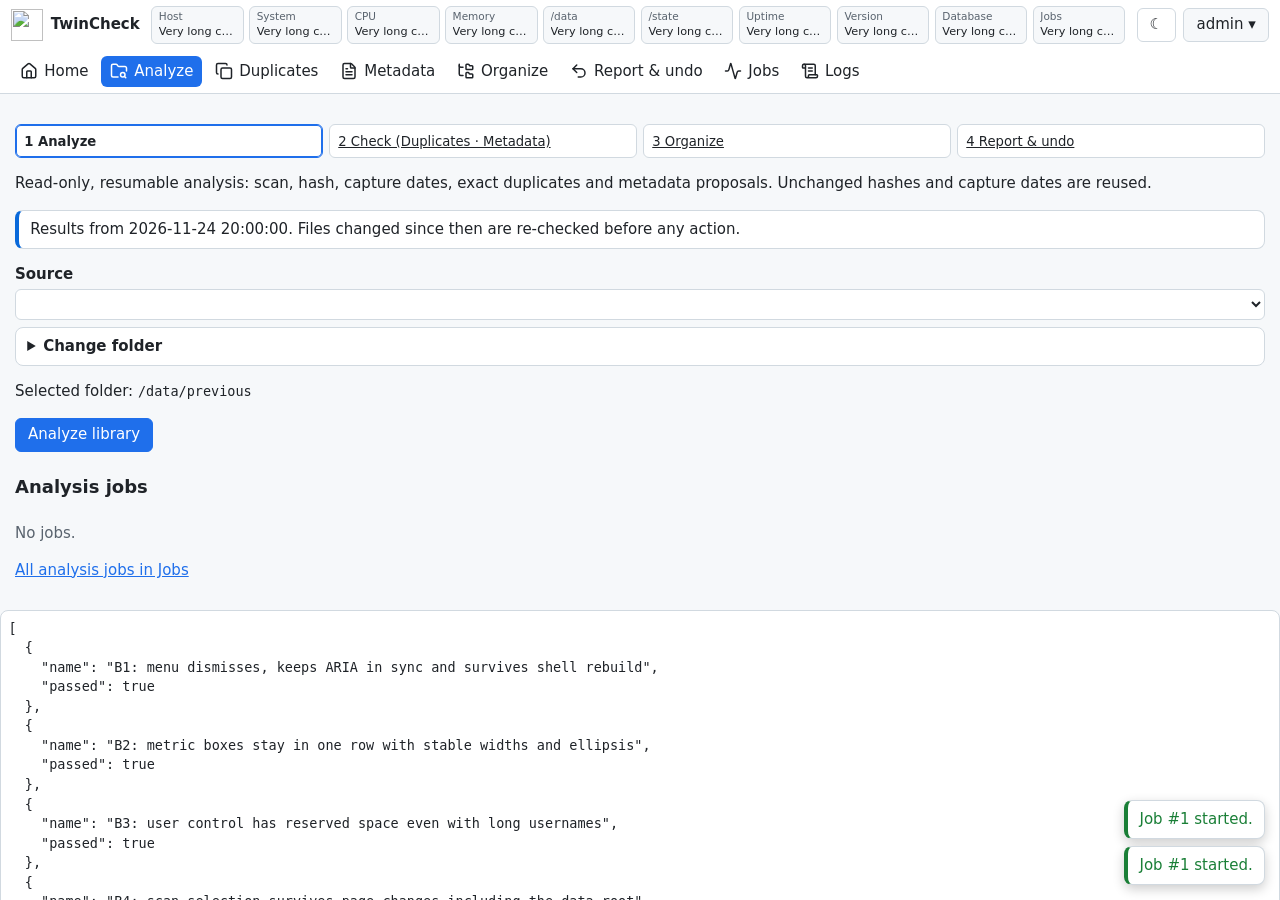
==== app/tests/frontend.html @ 4e8c5ca2 "fix: explain empty log filters and remaining header-only lists (#57)" ====
<!doctype html>
<html lang="en">
<head>
<meta charset="utf-8">
<meta name="viewport" content="width=device-width, initial-scale=1">
<title>Frontend regression tests (synthetic data only)</title>
<link rel="stylesheet" href="../frontend/static/css/app.css">
</head>
<body>
<div id="app"></div>
<pre id="results"></pre>
<script type="module">
const realFetch = window.fetch.bind(window);
const interactive = location.search.includes('interactive');
const fixtureTheme = new URLSearchParams(location.search).get('theme');
const fixtureUsers = {
  'dark-user': { id: 'synthetic-dark', username: 'dark-user', role: 'user', theme: 'dark' },
  'light-user': { id: 'synthetic-light', username: 'light-user', role: 'admin', theme: 'light' },
};
const user = { id: 'test-admin', username: 'admin', role: 'admin', lang: 'en', sources: [], groups: [], fixed: true, active: true,
  theme: interactive ? (localStorage.getItem('fixture_theme') || 'auto') : (fixtureTheme || 'auto'),
  ...(interactive ? fixtureUsers[localStorage.getItem('fixture_user')] : {}) };
const permissions = { manage_users: true, see_all_sources: true };
const requests = [];
let browsePath = 'test-folder';
let browseTree = null;
let sourceData = { sources: [], can_browse: true, scan_selection: null };
let duplicateGroups = [];
let analysisStatus = { exists: true, empty: false, stale: false, analyzed_at: '2026-11-24T20:00:00Z', active_job: null };
let planKind = 'review_plan';
let recheckFixture = false;
let reviewStateFixture = null;
let jobFixture = [];
let emptyLogs = false;
let authenticated = interactive ? localStorage.getItem('fixture_signed_out') !== '1' : true;
let rejectLogin = !interactive;
let expiring = false;
let expireMetrics;
let expireJobs;
let expireLate;
const requiredPassword = location.search.includes('password-required');
const metrics = {
  host: 'test-host', os: 'Test Linux', kernel: 'test-kernel', arch: 'aarch64',
  memory: { total: 1024, used: 512, percent: 50 }, cpu: { cores: 4, percent: 1, load: [0, 0, 0] },
  volumes: { data: { total: 1024, used: 512, used_pct: 50 }, state: { total: 1024, used: 512, used_pct: 50 } },
  uptime: { system: 100, container: 50 }, version: 'test', database: { type: 'sqlite', connected: true, schema_version: 3 },
  jobs_running: 0, disks: [],
};
window.fetch = async (url, opts = {}) => {
  const path = String(url).split('?')[0];
  if (path.startsWith('/api/locales/')) return realFetch('../frontend/locales/' + path.split('/').pop() + '.json?rc6');
  if (/^\/api\/review\/\d+\/preview$/.test(path)) {
    requests.push({ url: String(url), at: performance.now() });
    return new Response(new Blob(['synthetic-image'], { type: 'image/jpeg' }), {
      headers: { 'Content-Type': 'image/jpeg' },
    });
  }
  if (path === '/api/late-session-response') return new Promise((resolve) => {
    expireLate = () => resolve(new Response(JSON.stringify({ error: 'unauthenticated' }), { status: 401 }));
  });
  if (/^\/api\/jobs\/\d+$/.test(path)) {
    requests.push({ url: String(url), at: performance.now() });
    return new Response(JSON.stringify({ id: Number(path.split('/').at(-1)), status: 'completed' }), {
      headers: { 'Content-Type': 'application/json' },
    });
  }
  if (expiring && (path === '/api/sysinfo' || path === '/api/jobs')) {
    requests.push({ url: String(url) });
    return new Promise((resolve) => {
      const expire = () => resolve(new Response(JSON.stringify({ error: 'unauthenticated' }), { status: 401 }));
      if (path === '/api/sysinfo') expireMetrics = expire;
      else expireJobs = expire;
    });
  }
  if (path === '/api/login') {
    if (rejectLogin) return new Response(JSON.stringify({ error: 'invalid_credentials' }), { status: 401 });
    authenticated = true;
    if (interactive) {
      const username = JSON.parse(opts.body).username;
      if (fixtureUsers[username]) {
        Object.assign(user, fixtureUsers[username]);
        localStorage.setItem('fixture_user', username);
      }
      localStorage.removeItem('fixture_signed_out');
    }
    return new Response('{}');
  }
  if (path === '/api/me/password') {
    const body = JSON.parse(opts.body);
    if (body.current === 'wrong') return new Response(JSON.stringify({ error: 'bad_current_password' }), { status: 400 });
    if (body.password === 'weak') return new Response(JSON.stringify({ error: 'weak_password', params: { reasons: ['too_short'], min_length: 12 } }), { status: 400 });
    user.must_change_password = false;
    requests.push({ url: String(url), body });
    return new Response(JSON.stringify({ ok: true }));
  }
  if (path === '/api/logout') {
    authenticated = false;
    if (interactive) localStorage.setItem('fixture_signed_out', '1');
    return new Response('{}');
  }
  let data;
  if (path === '/api/locales') data = [{ code: 'en', name: 'English' }, { code: 'it', name: 'Italiano' }];
  else if (path === '/api/bootstrap') data = { authenticated, user: authenticated ? user : null, permissions, db: metrics.database };
  else if (path === '/api/sysinfo') data = metrics;
  else if (path === '/api/me/theme') {
    user.theme = JSON.parse(opts.body).theme;
    if (interactive) localStorage.setItem('fixture_theme', user.theme);
    data = { ok: true, theme: user.theme };
  }
  else if (path === '/api/report') data = { files: [], review: [], duplicates: {}, manifest: [] };
  else if (path === '/api/library/status') data = analysisStatus;
  else if (path === '/api/metadata/results') data = {
    analyzed_at: '2026-11-24T20:00:00Z', summary: { analysed: 54, fills: 0, review: 50 }, review_pending: 50,
    review_counts: { total: 50, decided: 0, pending: 50, needs_recheck: 0 }, plan_job_id: 1,
    review_file_count: 50,
  };
  else if (path === '/api/sources') data = sourceData;
  else if (path === '/api/fs/browse') data = browseTree ?
    browseTree[new URL(String(url), location.href).searchParams.get('path')] : { path: browsePath, dirs: [] };
  else if (path === '/api/scan' && opts.method === 'POST') data = { job_id: 1 };
  else if (path === '/api/library/analyze' && opts.method === 'POST') {
    await new Promise((resolve) => setTimeout(resolve, 50));
    data = { job_id: 1, existing: false };
  }
  else if (path === '/api/plans/1') data = {
    job: { id: 1, kind: planKind, status: 'completed' }, summary: [], items: [], apply_jobs: [], can_confirm: false,
  };
  else if (reviewStateFixture && /^\/api\/review\/\d+$/.test(path) && opts.method === 'POST') {
    const row = reviewStateFixture.find((r) => r.id === Number(path.split('/').at(-1)));
    const body = JSON.parse(opts.body);
    row.status = body.action === 'skip' ? 'skipped' : 'decided';
    row.decision = body.action === 'skip' ? null : { date: body.date };
    data = { updated: 1, next_id: row.id === 1 ? 2 : null };
  }
  else if (reviewStateFixture && /^\/api\/review\/\d+$/.test(path)) {
    data = reviewStateFixture.find((r) => r.id === Number(path.split('/').at(-1)));
  }
  else if (reviewStateFixture && path === '/api/review') {
    const status = new URL(String(url), location.href).searchParams.get('status');
    const items = reviewStateFixture.filter((r) => status === 'all' ||
      (status === 'pending' ? ['pending', 'skipped', 'needs_recheck'].includes(r.status) : r.status === status));
    data = { items, total: items.length, review_counts: {
      total: 2, pending: reviewStateFixture.filter((r) => r.status !== 'decided').length,
      decided: reviewStateFixture.filter((r) => r.status === 'decided').length, needs_recheck: 0,
    } };
  }
  else if (path === '/api/review/1' && opts.method === 'POST') data = { updated: 1, next_id: null };
  else if (/^\/api\/review\/\d+$/.test(path) && opts.method !== 'POST') data = {
    file: null, fields: ['datetime_original', 'create_date', 'title'].map((field) => ({ field, candidates: [], writable: true, present: false })),
    proposals: [{ field: 'datetime_original', value: '2020-01-02T03:04:05', origin: 'mtime_utc',
      source: 'filesystem_mtime', timezone: 'Europe/Rome' }],
    status: 'pending', kind: 'no_date', details: {}, next_id: Number(path.split('/').at(-1)) + 1,
    ...(recheckFixture ? { status: 'needs_recheck', decision: { date: '2007-08-29T19:51:02' },
      recheck_reason: 'mtime_utc_match', library_timezone: 'Europe/Rome',
      recheck_proposal: { value: '2007-08-29T21:51:02', source: 'filesystem_mtime', timezone: 'Europe/Rome' } } : {}),
  };
  else if (path === '/api/review') data = { items: [], total: 0, counts: {} };
  else if (path === '/api/admin/users' && opts.method !== 'PATCH') data = { users: [user], groups: [] };
  else if (path === '/api/admin/users/test-admin' && opts.method === 'PATCH') data = { ok: true };
  else if (path === '/api/jobs') data = { items: jobFixture.slice(0, Number(new URL(String(url), location.href).searchParams.get('limit') || 50)), total: jobFixture.length };
  else if (path === '/api/logs' || path === '/api/admin/audit') data = { items: [{
    ts: '2026-11-24T20:00:00Z', level: 'INFO', event: 'REVIEW_DECIDED',
    message: 'Review decision saved for synthetic.jpg', actor: 'synthetic', job_id: 1,
  }].filter(() => !emptyLogs), total: emptyLogs ? 0 : 1, event_counts: { REVIEW_DECIDED: 1, REVIEW_SKIPPED: 0, FILE_UNREADABLE: 0 },
    users: [{ id: 'synthetic', username: 'synthetic' }] };
  else if (path === '/api/admin/db') data = {
    current: { type: 'sqlite', path: '/state/synthetic.sqlite3' }, status: { connected: true, schema_version: 6 },
    info: { last_update: '2026-11-24T20:00:00Z', db_id: 'synthetic', files: 2, open_jobs: 0 }, previous: [],
  };
  else if (path === '/api/admin/settings') data = opts.method === 'PATCH' ? { ok: true } : {
    settings: { organize: { no_date_folder: 'No_date', duplicates_folder: 'Duplicates' }, scan: { exclude: [] },
      metadata: { fields: [] }, previews: { transcode_height: 720, crf: 28 }, default_lang: 'en',
      library_timezone: 'Europe/Rome', show_version_on_login: true },
    locales: [{ code: 'en', name: 'English' }], timezones: [
      { name: 'UTC', offset: '+00:00' }, { name: 'Europe/Rome', offset: '+01:00' },
      { name: 'Asia/Kathmandu', offset: '+05:45' },
    ],
  };
  else if (path === '/api/duplicates') data = { groups: duplicateGroups, total: duplicateGroups.length, recoverable: 12 };
  else throw new Error('Unmocked request: ' + url);
  requests.push({ url: String(url), body: opts.body && JSON.parse(opts.body), at: performance.now() });
  return new Response(JSON.stringify(data), { headers: { 'Content-Type': 'application/json' } });
};
location.hash = '#/home';
if (requiredPassword) user.must_change_password = true;
window.fixtureRequests = requests;
window.fixtureUser = user;
const app = await import('../frontend/static/js/app.js');
const { t, fmt } = await import('../frontend/static/js/i18n.js');
const sleep = () => new Promise((resolve) => setTimeout(resolve, 30));
for (let i = 0; i < 100 && !document.querySelector('.user-btn, .auth-card'); i++) await sleep();
const assert = (ok, message) => { if (!ok) throw new Error(message); };
const visible = (el) => getComputedStyle(el).display !== 'none';
const contrast = (el) => {
  const css = getComputedStyle(el);
  let background = css.backgroundColor;
  let parent = el.parentElement;
  while (/rgba\([^)]*,\s*0\)$/.test(background) && parent) {
    background = getComputedStyle(parent).backgroundColor;
    parent = parent.parentElement;
  }
  const lum = (color) => {
    const rgb = color.match(/[\d.]+/g).slice(0, 3).map((v) => {
      const x = Number(v) / 255; return x <= .04045 ? x / 12.92 : ((x + .055) / 1.055) ** 2.4;
    });
    return rgb[0] * .2126 + rgb[1] * .7152 + rgb[2] * .0722;
  };
  const colors = [lum(css.color), lum(background)].sort((a, b) => a - b);
  return (colors[1] + .05) / (colors[0] + .05);
};
const go = async (hash) => {
  location.hash = hash; await sleep(); await app.route(); await sleep();
  assert(!/\b(?:AM|PM)\b/.test(document.querySelector('#app').textContent), 'AM/PM rendered on ' + hash);
};
const results = [];
async function test(name, fn) {
  try { await fn(); results.push({ name, passed: true }); }
  catch (error) { results.push({ name, passed: false, error: error.message }); }
  document.getElementById('results').textContent = JSON.stringify(results, null, 2);
}
if (!interactive) {
await test('B1: menu dismisses, keeps ARIA in sync and survives shell rebuild', async () => {
  for (let pass = 0; pass < 2; pass++) {
    const btn = document.querySelector('.user-btn');
    const panel = document.querySelector('.menu-panel');
    assert(!visible(panel), 'menu is initially visible despite hidden');
    btn.click();
    assert(visible(panel) && btn.getAttribute('aria-expanded') === 'true', 'menu does not open');
    panel.querySelector('select').click();
    assert(visible(panel), 'inside click dismissed the menu');
    document.querySelector('main').click();
    assert(!visible(panel) && btn.getAttribute('aria-expanded') === 'false', 'outside click did not close');
    btn.click();
    document.dispatchEvent(new KeyboardEvent('keydown', { key: 'Escape', bubbles: true }));
    assert(!visible(panel) && document.activeElement === btn, 'Escape did not close and restore focus');
    btn.click();
    await go(pass ? '#/home' : '#/analyze');
    assert(!visible(panel) && btn.getAttribute('aria-expanded') === 'false', 'navigation did not close');
    const { setLanguage } = await import('../frontend/static/js/i18n.js');
    await setLanguage(pass ? 'en' : 'it');
    await new Promise((resolve) => setTimeout(resolve, 80));
  }
});
await test('B2: metric boxes stay in one row with stable widths and ellipsis', async () => {
  const box = document.querySelector('.metrics');
  for (let i = 0; i < 100 && !box.children.length; i++) await sleep();
  assert(box.children.length > 0, 'metric refresh did not complete');
  if (!visible(box)) {
    assert(visible(document.querySelector('.metrics-toggle')), 'narrow screen has no metrics toggle');
    return;
  }
  const chips = [...box.children];
  const brand = document.querySelector('.brand').getBoundingClientRect();
  const rect = box.getBoundingClientRect();
  assert(!visible(document.querySelector('.metrics-toggle')), 'compact toggle is visible on desktop');
  assert(Math.abs(rect.y + rect.height / 2 - brand.y - brand.height / 2) < 2, 'metrics left the reserved desktop header row');
  const before = chips.map((el) => el.getBoundingClientRect());
  chips.forEach((el) => {
    const value = el.querySelector('.chip-value');
    if (value) value.textContent = 'Very long changing metric value '.repeat(8);
  });
  const after = chips.map((el) => el.getBoundingClientRect());
  assert(after.every((rect) => Math.abs(rect.y - after[0].y) < 1), 'metric boxes wrapped');
  assert(after.every((rect, i) => Math.abs(rect.width - before[i].width) < 1), 'metric widths changed with values');
  const value = chips[0].querySelector('.chip-value');
  assert(getComputedStyle(value).textOverflow === 'ellipsis' && value.scrollWidth > value.clientWidth, 'long values are not ellipsized');
});
await test('B3: user control has reserved space even with long usernames', async () => {
  const btn = document.querySelector('.user-btn');
  const old = btn.textContent;
  btn.textContent = 'long-admin-name-'.repeat(12);
  const userRect = btn.getBoundingClientRect();
  const brandRect = document.querySelector('.brand').getBoundingClientRect();
  const metricBox = document.querySelector('.metrics');
  const metricRect = metricBox.getBoundingClientRect();
  try {
    assert(userRect.x >= 0 && userRect.x + userRect.width <= innerWidth, 'user control leaves the viewport');
    assert(Math.abs(userRect.y + userRect.height / 2 - brandRect.y - brandRect.height / 2) < 2, 'user control wrapped below the brand');
    if (visible(metricBox)) assert(metricRect.x + metricRect.width <= userRect.x, 'user control overlaps metrics');
    assert(btn.scrollWidth > btn.clientWidth, 'long username is not constrained');
  } finally { btn.textContent = old; }
});
await test('B4: scan selection survives page changes including the data root', async () => {
  for (const path of ['test-folder', '']) {
    browsePath = path;
    await go('#/analyze');
    const choose = [...document.querySelectorAll('main button')].find((el) => el.textContent === t('browser.choose'));
    assert(choose, 'folder browser did not load');
    choose.click();
    await go('#/home');
    await go('#/analyze');
    const codes = [...document.querySelectorAll('main p code')];
    assert(codes.some((el) => el.textContent === '/data/' + path), 'selected folder label was lost');
    const before = requests.length;
    [...document.querySelectorAll('main button')].find((el) => el.textContent === t('scan.analyze_library')).click();
    await new Promise((resolve) => setTimeout(resolve, 80));
    assert(requests.slice(before).some((r) => r.url === '/api/library/analyze' && (r.body.path === path || r.body.source_id)),
      'visible selection was not submitted for analysis');
  }
  await go('#/home');
});
await test('B4: initial selection and browser markings match the submitted source/path', async () => {
  const source = { id: 'source-test', label: 'Assigned', path: '/data/assigned', path_rel: 'assigned', same_as_source: true };
  for (const selection of [{ path: 'previous', source_id: null }, { path: 'assigned', source_id: source.id }, null]) {
    sourceData = { sources: [source], can_browse: true, scan_selection: selection };
    app.state.scanPath = null;
    browsePath = selection?.path || '';
    await go('#/analyze');
    const chosen = document.querySelector('main p code');
    assert(chosen.textContent === (selection ? '/data/' + selection.path : ''), 'initial selected label is incorrect');
    const choose = [...document.querySelectorAll('main button')].find((el) => el.textContent === t('browser.choose'));
    assert(choose.getAttribute('aria-pressed') === String(Boolean(selection)), 'browser marks a folder that is not selected');
    const before = requests.length;
    [...document.querySelectorAll('main button')].find((el) => el.textContent === t('scan.analyze_library')).click();
    await new Promise((resolve) => setTimeout(resolve, 80));
    const submitted = requests.slice(before).find((r) => r.url === '/api/library/analyze');
    if (selection) {
      assert(submitted && (selection.source_id ? submitted.body.source_id === selection.source_id : submitted.body.path === selection.path), 'label and initial scan submission disagree');
    } else {
      assert(!submitted && visible(document.querySelector('main p[role="status"]')), 'no selection must show an inline message, not submit a scan');
    }
  }
  sourceData = { sources: [], can_browse: true, scan_selection: null };
  app.state.scanPath = null;
  await go('#/home');
});
await test('B5: direct plan links highlight their owning section', async () => {
  const sections = { review_plan: 'metadata', metadata_analyze: 'metadata', dedupe_plan: 'duplicates',
    organize_plan: 'organize', undo_moves_plan: 'report', undo_meta_plan: 'report' };
  for (const [kind, section] of Object.entries(sections)) {
    planKind = kind;
    await go('#/plans/1');
    const active = [...document.querySelectorAll('.mainnav a.active')];
    assert(active.length === 1 && active[0].getAttribute('href') === '#/' + section, kind + ' has wrong active section');
    assert(active[0].getAttribute('aria-current') === 'page', 'active section is not announced');
    assert(contrast(active[0]) >= 4.5, 'active section contrast is below 4.5:1');
  }
  await go('#/home');
});
await test('B11: base-user tree stays within sources and submits the selected subfolder', async () => {
  const perms = app.state.perms;
  app.state.perms = {};
  sourceData = { sources: [
    { id: 'own', label: 'Mine', path: 'Mine', path_rel: 'mine', same_as_source: true },
    { id: 'second', label: 'Other source', path: 'Other source', path_rel: 'second', same_as_source: true },
  ], can_browse: true, scan_selection: { path: 'mine', source_id: 'own' } };
  browseTree = {
    mine: { path: 'mine', root: 'mine', display_path: 'Mine', dirs: ['child'] },
    'mine/child': { path: 'mine/child', root: 'mine', display_path: 'Mine/child', dirs: [] },
    second: { path: 'second', root: 'second', display_path: 'Other source', dirs: [] },
  };
  app.state.scanPath = null;
  try {
    await go('#/analyze');
    assert(![...document.querySelectorAll('.browser button')].some((b) => b.textContent === '..'), 'source root exposes parent navigation');
    [...document.querySelectorAll('.browser button')].find((b) => b.textContent === 'child/').click();
    await sleep();
    assert(document.querySelector('.browser-head code').textContent === 'Mine/child', 'subfolder was not browsed within source label');
    [...document.querySelectorAll('.browser button')].find((b) => b.textContent === t('browser.choose')).click();
    [...document.querySelectorAll('main button')].find((b) => b.textContent === t('scan.analyze_library')).click();
    await new Promise((resolve) => setTimeout(resolve, 80));
    const submitted = requests.filter((r) => r.url === '/api/library/analyze').at(-1).body;
    assert(submitted.source_id === 'own' && submitted.path === 'mine/child', 'selected subfolder was not submitted with its source');
    assert(document.querySelector('main p code').textContent === 'Mine/child', 'selected label does not match subfolder');
    const select = document.querySelector('main select');
    select.value = 'second';
    select.dispatchEvent(new Event('change'));
    await sleep();
    assert(document.querySelector('.browser-head code').textContent === 'Other source', 'switching assigned sources did not switch browser');
    assert(![...document.querySelectorAll('.browser button')].some((b) => b.textContent === '..'), 'second source exposes parent navigation');
  } finally {
    app.state.perms = perms;
    sourceData = { sources: [], can_browse: true, scan_selection: null };
    browseTree = null;
    app.state.scanPath = null;
    await go('#/home');
  }
});
await test('B6: choosing an organizing date discards stale date edits only', async () => {
  await go('#/metadata/review/1');
  const dateInputs = [...document.querySelectorAll('input.date-input')];
  dateInputs.forEach((el) => { el.value = '1999-01-01T01:02:03'; });
  document.querySelector('input[aria-label="' + t('field.title') + '"]').value = 'Test title';
  const choice = document.querySelector('main select');
  choice.value = '2020-01-02T03:04:05';
  choice.dispatchEvent(new Event('change'));
  document.querySelector('input[aria-label="' + t('field.title') + '"]').dispatchEvent(new Event('input'));
  [...document.querySelectorAll('main button')].find((el) => el.textContent === t('review.save_next')).click();
  await sleep();
  const saved = requests.filter((r) => r.url === '/api/review/1' && r.body).at(-1).body;
  assert(saved.date === choice.value, 'chosen organizing date was lost');
  assert(!saved.fields.datetime_original && !saved.fields.create_date, 'stale manual dates were submitted for writing');
  assert(saved.fields.title === 'Test title', 'unrelated manual edit was lost');
  assert(saved.proposal?.source === 'filesystem_mtime', 'unrelated manual edit discarded organizing-date provenance');
  await go('#/metadata/review/1');
  document.querySelector('input.date-input').value = '1999-01-01T01:02:03';
  [...document.querySelectorAll('main button')].find((el) => el.textContent === t('review.save_next')).click();
  await sleep();
  const manual = requests.filter((r) => r.url === '/api/review/1' && r.body).at(-1).body;
  assert(manual.fields.datetime_original === '1999-01-01T01:02:03', 'manual date without a new choice was lost');
  await go('#/home');
});
await test('B7: completed scans explain new, reused and legacy hashes', async () => {
  const { jobCard } = await import('../frontend/static/js/components.js');
  for (const result of [
    { indexed: 39, hashed: 0, missing: 0, reused: 39, unhashed: 0 },
    { indexed: 35, hashed: 35, missing: 0, reused: 0, unhashed: 0 },
    { indexed: 39, hashed: 0, missing: 0 },
  ]) {
    const card = jobCard({ id: 1, kind: 'scan', status: 'completed', phase: 'walk', progress_done: 39, result });
    const text = card.querySelector('.job-meta').textContent;
    assert(text === t(result.reused === undefined ? 'job.scan_result_legacy' : 'job.scan_result', result), 'scan summary is unclear');
    assert(!text.includes('walk'), 'stale walk phase is shown for a completed scan');
  }
});
await test('B7: completed library job shows real counts and filtered unreadable link', async () => {
  const { jobCard } = await import('../frontend/static/js/components.js');
  const scan = { found: 63, new: 3, changed: 1, unchanged: 59, hashed: 3, unreadable: 1 };
  const card = jobCard({ id: 63, kind: 'analyze_library', status: 'completed', result: { scan } });
  assert(card.textContent.includes(t('job.library_result', { ...scan, changed: 4 })), 'readable library counts missing');
  assert(card.querySelector('a[href="#/logs?job_id=63&level=WARNING&event=FILE_UNREADABLE"]'), 'unreadable count lacks filtered log link');
});
await test('B8: admin can discover Administration and edit own source assignments', async () => {
  browsePath = 'admin-library';
  for (const hash of ['#/analyze', '#/organize']) {
    await go(hash);
    const link = document.querySelector('main a[href="#/admin/users"]');
    assert(link, hash + ' has no actionable source-assignment link');
  }
  assert(!document.querySelector('.mainnav a[href="#/admin/users"]'), 'Administration must not be in main navigation');
  const menuLink = document.querySelector('.menu-panel a[href="#/admin/users"]');
  assert(menuLink && menuLink.nextElementSibling.getAttribute('href') === '#/me', 'Administration must be above Change password in the user menu');
  await go('#/admin/users');
  assert(document.querySelector('.user-btn.active'), 'Administration does not highlight the user menu button');
  assert(document.querySelectorAll('.active').length === 1, 'admin pages highlight more than one element');
  [...document.querySelectorAll('main button')].find((el) => el.textContent === t('admin.edit')).click();
  await sleep();
  const editor = document.querySelector('.modal .sources-editor');
  assert(editor, 'admin cannot edit own sources');
  [...editor.querySelectorAll('button')].find((el) => el.textContent === t('browser.choose')).click();
  await sleep();
  const save = [...document.querySelectorAll('.modal button')].find((el) => el.textContent === t('common.save'));
  save.click();
  await sleep();
  const update = requests.filter((r) => r.url === '/api/admin/users/test-admin' && r.body).at(-1);
  assert(update?.body.sources?.[0]?.path === browsePath, 'admin source assignment was not submitted');
  await go('#/home');
  const { setLanguage } = await import('../frontend/static/js/i18n.js');
  const perms = app.state.perms;
  app.state.perms = {};
  await setLanguage('it');
  await sleep();
  assert(!document.querySelector('a[href^="#/admin"]'), 'base user sees an Administration link');
  for (const hash of ['#/analyze', '#/organize']) {
    await go(hash);
    assert([...document.querySelectorAll('main .notice')].some((el) => el.textContent === t('scan.no_sources')),
      'base user empty state is not clear');
    assert(!document.querySelector('main a[href^="#/admin"]'), 'base user empty state links to Administration');
  }
  const beforeAdmin = requests.filter((r) => r.url.startsWith('/api/admin')).length;
  await go('#/admin/users');
  assert(location.hash === '#/home', 'direct admin URL must redirect a base user Home');
  assert(requests.filter((r) => r.url.startsWith('/api/admin')).length === beforeAdmin, 'base user route called an admin API');
  app.state.perms = perms;
  await setLanguage('en');
  await sleep();
});
await test('B9: duplicate groups explain shared dates, unknown dates and keeper rules', async () => {
  duplicateGroups = [
    { id: 1, size: 12, recoverable: 12, sha256: 'synthetic', keeper_file_id: 1, capture_date: '2007-07-31T10:00:00',
      keeper_date: '2007-07-31T10:00:00', keeper_rule: 'capture_date_tidy_path',
      members: [{ id: 1, path: 'one.jpg', date: '2007-07-31T10:00:00' }, { id: 2, path: 'two.jpg', date: '2007-07-31T10:00:00' }] },
    { id: 2, size: 12, recoverable: 12, sha256: 'synthetic', keeper_file_id: 3, capture_date: null,
      keeper_date: '2001-09-09T01:46:40', keeper_rule: 'mtime',
      members: [{ id: 3, path: 'three.jpg', date: null }, { id: 4, path: 'four.jpg', date: null }] },
  ];
  for (const group of duplicateGroups) group.members.forEach((member, i) => {
    member.exif_date = group.capture_date;
    member.filesystem_date = i === 0 ? '2000-01-01T00:00:00' : '2001-09-09T01:46:40';
  });
  await test('B16: review item and preview start concurrently with next preview prefetched', async () => {
    const before = requests.length;
    await go('#/metadata/review/9');
    const calls = requests.slice(before).filter((r) => r.url.startsWith('/api/review/'));
    assert(calls.some((r) => r.url === '/api/review/9') && calls.some((r) => r.url === '/api/review/9/preview'),
      'review item and preview were not requested together');
    const itemCall = calls.find((r) => r.url === '/api/review/9');
    const previewCall = calls.find((r) => r.url === '/api/review/9/preview');
    assert(Math.abs((itemCall.at || performance.now()) - (previewCall.at || performance.now())) < 50,
      'review preview request was delayed behind the item response');
    assert(calls.some((r) => r.url === '/api/review/10/preview'), 'next review preview was not prefetched');
    await go('#/home');
  });
  await go('#/duplicates');
  const decisions = document.querySelectorAll('.keeper-decision');
  assert(decisions.length === 2, 'duplicate decision explanations missing');
  assert(decisions[0].textContent.includes(t('dup.keeper_rule.capture_date_tidy_path')), 'shared-date rule missing');
  assert(decisions[1].textContent.includes(t('dup.date_unknown')) && decisions[1].textContent.includes(t('dup.keeper_rule.mtime')), 'unknown-date fallback unclear');
  assert(document.querySelectorAll('.dup-date-exif').length === 4, 'EXIF dates are missing from duplicate rows');
  assert(document.querySelectorAll('.dup-date-filesystem').length === 4, 'file-system dates are missing from duplicate rows');
  assert(document.querySelectorAll('.dup-date-exif strong, strong.dup-date-exif').length > 0,
    'the keeper deciding date is not highlighted');
  const OriginalDateTimeFormat = Intl.DateTimeFormat;
  const originalFileDate = duplicateGroups[0].members[0].filesystem_date;
  try {
    Intl.DateTimeFormat = function(locales, options) {
      return new OriginalDateTimeFormat(locales, { ...options, timeZone: options?.timeZone || 'Europe/Rome' });
    };
    duplicateGroups[0].members[0].filesystem_date = '2026-11-24T22:47:50Z';
    const expected = '2026-11-24 23:47:50';
    assert(fmt.date(duplicateGroups[0].members[0].filesystem_date) === expected,
      'UTC filesystem instant is not displayed in Europe/Rome');
    const expectedExif = '2026-11-24 23:47:50';
    assert(fmt.exifDate('2026-11-24T23:47:50') === expectedExif,
      'naive EXIF capture date was converted to another timezone');
  } finally {
    duplicateGroups[0].members[0].filesystem_date = originalFileDate;
    Intl.DateTimeFormat = OriginalDateTimeFormat;
  }
  duplicateGroups = [];
  await go('#/home');
});
await test('U10/U11: duplicate dates and readable metadata summary are shown', async () => {
  await go('#/metadata');
  assert(document.querySelector('main .summary').textContent.includes(t('meta.analysis_summary', { analysed: 54, fills: 0 })),
    'metadata result is not human-readable');
  assert(document.querySelector('.review-population').textContent === t('meta.review_population', { items: 50, files: 50 }),
    'review file/item population is not explained separately');
  assert([...document.querySelectorAll('main a[href="#/metadata/review"]')].some((a) => a.textContent.includes('50')),
    'metadata summary has no direct review link');
  await go('#/home');
});
await test('B20/B21/B25: one results notice, no stale job cards or contradictory notice', async () => {
  const saved = analysisStatus;
  try {
    for (const section of ['duplicates', 'metadata']) {
      for (const stale of [false, true]) {
        analysisStatus = { ...saved, stale, changes: { new: stale ? 2 : 0, changed: 0, removed: 0 }, incomplete: false };
        await go('#/' + section);
        const notices = [...document.querySelectorAll('main .notice')];
        const results = notices.filter((el) => el.textContent.includes(t('analysis.results_from', { date: fmt.date(saved.analyzed_at) })));
        assert(results.length === (stale ? 0 : 1), 'results notice is duplicated or contradicts stale status');
        assert(!stale || notices.some((el) => el.textContent.includes(t('analysis.changes', { new: 2, changed: 0, removed: 0 }))),
          'stale notice does not explain actual file counts');
        assert(document.querySelectorAll('main .job-card').length === 0, 'per-step history card is still visible');
        assert(document.querySelector('main a.history-link[href="#/jobs"]'), 'Jobs history link is missing');
      }
    }
  } finally { analysisStatus = saved; await go('#/home'); }
});
await test('U13: Analyze redirect, accessible titles and guide-first layout', async () => {
  await go('#/scan');
  assert(location.hash === '#/analyze', 'legacy Scan route does not redirect');
  for (const section of ['analyze', 'duplicates', 'metadata', 'organize', 'report', 'jobs']) {
    await go('#/' + section);
    assert(document.querySelector('main h1.sr-only'), 'accessible hidden heading is missing');
    const children = [...document.querySelector('main').children];
    assert(children[1].classList.contains('step-guide') && children[2].classList.contains('intro'), 'guide and description are not first');
  }
  await go('#/analyze');
  assert(![...document.querySelectorAll('main .notice a')].some((el) => el.textContent === t('analysis.update')),
    'Analyze has a self-referencing update link');
  await go('#/home');
});
await test('U14/B24: Review is inside Metadata, with one entry and complete status filters', async () => {
  assert(!document.querySelector('.mainnav a[href="#/review"]'), 'Review tab is still visible');
  await go('#/review');
  assert(location.hash === '#/metadata/review', 'Review route does not redirect into Metadata');
  assert(document.querySelectorAll('main .review-entry').length === 1, 'review entry is duplicated');
  assert(document.querySelector('.mainnav a.active[href="#/metadata"]'), 'Metadata tab is not highlighted');
  const options = [...document.querySelector('.review-queue select').options].map((el) => el.value);
  assert(['pending', 'decided', 'needs_recheck', 'all'].every((s) => options.includes(s)), 'review status filter is incomplete');
  assert(!document.querySelector('.automatic-fills'), 'automatic preview shown despite zero fills');
  assert(document.querySelector('.review-counts').textContent === t('review.live_counts', { total: 50, decided: 0, pending: 50 }),
    'live review summary is inconsistent');
  await go('#/review/1');
  assert(location.hash === '#/metadata/review/1', 'review item legacy route does not redirect');
  await go('#/home');
});
await test('U15: sub-pages have contextual back links and explain empty plans', async () => {
  for (const kind of ['metadata_analyze', 'review_plan', 'dedupe_plan', 'organize_plan', 'undo_moves_plan']) {
    planKind = kind;
    await go('#/plans/1');
    assert(document.querySelector('main .back-link'), 'preview back link missing');
    assert(document.querySelector('main .empty-state'), 'empty plan explanation missing');
    assert(!document.querySelector('main table'), 'unexplained empty table shown');
  }
  await go('#/metadata/review/1');
  assert(document.querySelector('main .back-link[href="#/metadata/review"]'), 'review back link missing');
  await go('#/home');
});
await test('U16: 24-hour inputs, Use copies proposal, sticky controls precede fields', async () => {
  await go('#/metadata/review/1');
  const controls = document.querySelector('.review-controls');
  const table = document.querySelector('.review-side .table-wrap');
  assert(controls && table && (controls.compareDocumentPosition(table) & Node.DOCUMENT_POSITION_FOLLOWING), 'controls are not above the field table');
  assert(!document.querySelector('input[type="datetime-local"]'), 'locale-dependent AM/PM input remains');
  assert(document.querySelector('.organizing-date').placeholder === t('review.date_format'), 'date format hint missing');
  [...document.querySelectorAll('main button')].find((el) => el.textContent === t('review.use_proposal')).click();
  assert(document.querySelector('input.date-input').value === '2020-01-02 03:04:05', 'Use does not copy 24-hour proposal');
  const proposal = document.querySelector('.proposal').textContent;
  assert(proposal.includes('Europe/Rome') && !proposal.includes('(UTC)'), 'converted proposal source is mislabeled UTC');
  assert(getComputedStyle(innerWidth <= 1000 ? document.querySelector('.review-actions') : controls).position ===
    (innerWidth <= 1000 ? 'fixed' : 'sticky'), 'review actions are not sticky/fixed');
  for (let i = 0; i < 30; i++) table.querySelector('tbody').appendChild(table.querySelector('tbody tr').cloneNode(true));
  window.scrollTo(0, 300); await sleep();
  const rect = (innerWidth <= 1000 ? document.querySelector('.review-actions') : controls).getBoundingClientRect();
  assert(document.documentElement.scrollWidth <= innerWidth, 'review controls introduce horizontal page overflow');
  assert(innerWidth <= 1000 ? Math.abs(rect.bottom - innerHeight) < 2 :
    Math.abs(rect.top - 5 * parseFloat(getComputedStyle(document.documentElement).fontSize)) < 2,
    'actions leave their required viewport edge while scrolling');
  window.scrollTo(0, 0);
  assert(![...document.querySelectorAll('main input')].some((el) => ['+01:00', '45.464200, 9.190000'].includes(el.placeholder)),
    'example values look like real data');
  const title = document.querySelector('input[aria-label="' + t('field.title') + '"]');
  title.value = 'Manual title after Use';
  title.dispatchEvent(new Event('input'));
  [...document.querySelectorAll('main button')].find((el) => el.textContent === t('review.save_next')).click();
  await sleep();
  const saved = requests.filter((r) => r.url === '/api/review/1' && r.body).at(-1).body;
  assert(saved.proposal?.source === 'filesystem_mtime', 'unrelated manual edit discarded Use provenance');
  await go('#/home');
});
await test('B23: re-check notice preserves UTC date and exposes both confirmation paths', async () => {
  recheckFixture = true;
  try {
    for (const converted of [true, false]) {
      await go('#/metadata/review/1');
      const notice = document.querySelector('.recheck-notice');
      assert(notice?.textContent.includes('2007-08-29 19:51:02') && notice.textContent.includes('2007-08-29 21:51:02'),
        'stored and converted dates are not explained');
      [...notice.querySelectorAll('button')].find((el) => el.textContent === t(converted ? 'review.accept' : 'review.keep_stored')).click();
      await sleep();
      const saved = requests.filter((r) => r.url === '/api/review/1' && r.body).at(-1).body;
      assert(saved.date === (converted ? '2007-08-29T21:51:02' : '2007-08-29T19:51:02'), 'confirmation changed the wrong date');
      assert(converted ? saved.proposal.source === 'filesystem_mtime' : !saved.proposal, 'confirmation provenance is incorrect');
    }
  } finally { recheckFixture = false; await go('#/home'); }
});
await test('B28/B30: re-analysis retains skip and decisions in badge, filters and counts', async () => {
  reviewStateFixture = [1, 2].map((id) => ({
    id, file_id: id, kind: 'no_date', status: 'pending', fields: [], details: {}, proposals: [],
    file: { name: 'synthetic-' + id + '.jpg', folder: 'lib', path: 'lib/synthetic-' + id + '.jpg', media_kind: 'image' },
  }));
  try {
    const { post } = await import('../frontend/static/js/api.js');
    await post('/api/review/1', { action: 'skip' });
    await post('/api/review/2', { action: 'save', date: '2001-02-03T04:05:06' });
    await post('/api/library/analyze', { source_id: 'synthetic' });
    await post('/api/library/analyze', { source_id: 'synthetic' });
    await go('#/metadata/review/1');
    assert(document.querySelector('.review-head').textContent.includes(t('review.status.skipped')), 'skipped item badge reset');
    await go('#/metadata/review/2');
    assert(document.querySelector('.review-head').textContent.includes(t('review.status.decided')), 'decided item badge reset');
    await go('#/metadata/review');
    assert(document.querySelector('main').textContent.includes('synthetic-1.jpg') &&
      !document.querySelector('main').textContent.includes('synthetic-2.jpg'), 'pending list disagrees with badges');
    const summary = document.querySelector('main .summary').textContent;
    const select = document.querySelector('main select');
    select.value = 'decided'; select.dispatchEvent(new Event('change')); await sleep();
    assert(!document.querySelector('main').textContent.includes('synthetic-1.jpg') &&
      document.querySelector('main').textContent.includes('synthetic-2.jpg'), 'decided list disagrees with badges');
    assert(document.querySelector('main .summary').textContent === summary, 'status filter changes counts');
    assert(document.documentElement.scrollWidth <= innerWidth, 'review status overflows viewport');
  } finally { reviewStateFixture = null; await go('#/home'); }
});
await test('B27: all rendered pages use numeric 24-hour dates with instant offset tooltips', async () => {
  assert(fmt.localDate('2001-02-03T04:05:06') === '2001-02-03 04:05:06', 'capture date shifted or localized');
  assert(/^\d{4}-\d{2}-\d{2} \d{2}:\d{2}:\d{2}$/.test(fmt.date('2026-11-24T20:00:00Z')), 'instant date not numeric 24-hour');
  assert(/UTC[+-]\d{2}:\d{2}/.test(fmt.dateTooltip('2026-11-24T20:00:00Z')), 'local offset missing');
  jobFixture = [{ id: 1, kind: 'analyze_library', status: 'completed', updated_at: '2026-11-24T20:00:00Z' }];
  try {
    for (const route of ['#/home', '#/analyze', '#/duplicates', '#/metadata', '#/metadata/review/1',
      '#/report', '#/jobs', '#/logs', '#/admin/audit', '#/admin/database']) {
      await go(route);
      for (const time of document.querySelectorAll('main time')) {
        assert(/UTC[+-]\d{2}:\d{2}/.test(time.title), 'instant hover offset missing on ' + route);
        assert(/^\d{4}-\d{2}-\d{2} \d{2}:\d{2}:\d{2}$/.test(time.textContent), 'instant format wrong on ' + route);
      }
    }
  } finally { jobFixture = []; await go('#/home'); }
});
await test('U17: database-required banner explains the problem to every role', async () => {
  const { databaseNotice } = await import('../frontend/static/js/components.js');
  for (const admin of [false, true]) {
    const notice = databaseNotice({ perms: { switch_database: admin } });
    assert(notice.textContent === t('db.update_required'), 'database explanation differs by role');
    assert(admin ? notice.querySelector('a')?.getAttribute('href') === '#/admin/database' :
      !notice.querySelector('a'), 'database migration link permission is wrong');
  }
  const old = app.state.boot.db;
  app.state.boot.db = { connected: false, error: 'needs_migration' };
  try {
    await go('#/home');
    assert(document.querySelector('main .database-notice')?.textContent === t('db.update_required'),
      'Home still has a vague database error');
  } finally { app.state.boot.db = old; await go('#/home'); }
});
await test('U18: searchable timezone selector preserves the saved zone and shows offsets', async () => {
  await go('#/admin/settings');
  const select = document.querySelector('.timezone-select');
  assert(select.value === 'Europe/Rome', 'saved timezone is not selected');
  assert(select.selectedOptions[0].textContent === 'Europe/Rome (UTC+01:00)', 'timezone offset not shown');
  const search = document.querySelector('.timezone-search');
  search.value = 'Kathmandu'; search.dispatchEvent(new Event('input'));
  assert(select.options.length === 2 && select.value === 'Europe/Rome', 'filter loses saved selection');
  select.value = 'Asia/Kathmandu';
  [...document.querySelectorAll('main button')].find((el) => el.textContent === t('common.save')).click();
  await sleep();
  assert(requests.filter((r) => r.url === '/api/admin/settings' && r.body).at(-1).body.library_timezone === 'Asia/Kathmandu',
    'timezone save did not send the IANA name');
  await go('#/home');
});
await test('U19: Save and Accept stay on the item; next controls are explicit', async () => {
  reviewStateFixture = [1, 2].map((id) => ({
    id, file_id: id, kind: 'no_date', status: 'pending', fields: [], details: {}, proposals: [],
    file: { name: 'synthetic-' + id + '.jpg', folder: 'lib', path: 'lib/synthetic-' + id + '.jpg', media_kind: 'image' },
  }));
  try {
    await go('#/metadata/review/1');
    document.querySelector('.organizing-date').value = '2001-02-03 04:05:06';
    [...document.querySelectorAll('main button')].find((el) => el.textContent === t('common.save')).click();
    await sleep(); await sleep();
    assert(location.hash === '#/metadata/review/1', 'plain Save navigates away');
    assert(document.querySelector('.review-head').textContent.includes(t('review.status.decided')), 'Save result not shown');
    [...document.querySelectorAll('main button')].find((el) => el.textContent === t('review.save_next')).click();
    await sleep(); await sleep();
    assert(location.hash === '#/metadata/review/2', 'Save and next does not advance');
  } finally { reviewStateFixture = null; await go('#/home'); }
});
await test('U20: table body scrolls while its header remains visible', async () => {
  const { h, table } = await import('../frontend/static/js/dom.js');
  await go('#/home');
  const wrap = table(['logs.col_event', 'logs.col_message'], Array.from({ length: 100 }, (_, n) =>
    h('tr', {}, h('td', {}, 'REVIEW_SKIPPED'), h('td', {}, 'Synthetic row ' + n))));
  document.querySelector('main').appendChild(wrap);
  try {
    assert(wrap.scrollHeight > wrap.clientHeight, 'table body is not bounded');
    const header = wrap.querySelector('thead th');
    const before = header.getBoundingClientRect().top;
    wrap.scrollTop = 200; await sleep();
    assert(Math.abs(header.getBoundingClientRect().top - before) < 2, 'header scrolls away with body');
    assert(getComputedStyle(header).backgroundColor !== 'rgba(0, 0, 0, 0)', 'sticky header is transparent');
    assert(document.documentElement.scrollWidth <= innerWidth, 'table creates horizontal page overflow');
  } finally { wrap.remove(); await go('#/home'); }
});
await test('U21: checkbox and label share a left-aligned line, with help below', async () => {
  await go('#/admin/settings');
  const field = document.querySelector('.checkbox-field');
  const input = field.querySelector('input');
  const label = field.querySelector('label');
  assert(label.firstElementChild === input, 'label is before the checkbox');
  const range = document.createRange(); range.selectNodeContents(label.lastChild);
  const textRect = range.getBoundingClientRect();
  const inputRect = input.getBoundingClientRect();
  assert(inputRect.right <= textRect.left && Math.abs((inputRect.top + inputRect.bottom - textRect.top - textRect.bottom) / 2) < 3,
    'checkbox and label are not aligned');
  assert(field.querySelector('.hint').getBoundingClientRect().top >= label.getBoundingClientRect().bottom,
    'checkbox help is not underneath');
  await go('#/home');
});
await test('U22: event dropdown includes zero-count codes and filters can be cleared', async () => {
  await go('#/logs?event=REVIEW_DECIDED&level=WARNING&job_id=1');
  const select = document.querySelector('.log-event-filter');
  assert([...select.options].some((o) => o.textContent === 'REVIEW_SKIPPED (0)'), 'zero-count event missing');
  assert(select.value === 'REVIEW_DECIDED', 'event filter URL selection lost');
  [...document.querySelectorAll('main button')].find((el) => el.textContent === t('logs.clear')).click();
  await sleep();
  assert(select.value === '' && location.hash === '#/logs', 'clear did not reset event/URL');
  assert(getComputedStyle(document.querySelector('.event-code')).whiteSpace === 'nowrap', 'event codes can wrap');
  await go('#/home');
});
await test('U23: CSV choice exports applied filters or all accessible events', async () => {
  await go('#/logs?event=REVIEW_DECIDED&job_id=1');
  const link = document.querySelector('.log-export');
  let q = new URL(link.href).searchParams;
  assert(q.get('event') === 'REVIEW_DECIDED' && q.get('job_id') === '1' && q.get('scope') === 'filtered',
    'filtered CSV loses current filters');
  const select = document.querySelector('.log-csv-scope');
  select.value = 'all'; select.dispatchEvent(new Event('change'));
  q = new URL(link.href).searchParams;
  assert(q.get('scope') === 'all' && !q.has('event') && !q.has('job_id'), 'all CSV keeps filters');
  await go('#/home');
});
await test('U24: only administrative roles get the User log filter', async () => {
  const old = app.state.user.role;
  try {
    for (const role of ['admin', 'administrator', 'user']) {
      app.state.user.role = role;
      await go('#/logs');
      assert(Boolean(document.querySelector('.log-user-filter')) === (role !== 'user'), 'User filter role mismatch');
    }
  } finally { app.state.user.role = old; await go('#/home'); }
});
await test('U26: Analyze limits history to three jobs, with Change folder and clean notice', async () => {
  const oldPath = app.state.scanPath;
  app.state.scanPath = 'synthetic';
  jobFixture = Array.from({ length: 5 }, (_, n) => ({ id: n + 1, kind: 'analyze_library', status: 'completed' }));
  try {
    await go('#/analyze');
    assert(document.querySelectorAll('main .job-card').length === 3, 'Analyze shows more than three jobs');
    assert(document.querySelector('main details > summary').textContent === t('scan.change_folder'),
      'selected folder expander still asks to choose first');
    assert(!/\.\s*·/.test(document.querySelector('main .notice').textContent), 'orphan notice separator remains');
    const link = document.querySelector('main a[href="#/jobs?kind=analyze_library"]');
    assert(link?.textContent === t('scan.all_analysis_jobs'), 'all-analysis-jobs link missing');
    await go(link.getAttribute('href'));
    assert(document.querySelectorAll('main .job-card').length === 5, 'Jobs does not show full analysis history');
  } finally { jobFixture = []; app.state.scanPath = oldPath; await go('#/home'); }
});
await test('U15: Logs explains no matches and all empty tables have a message', async () => {
  emptyLogs = true;
  try {
    await go('#/logs');
    const empty = document.querySelector('main .empty-state');
    assert(empty?.textContent.includes(t('logs.empty')) && empty.querySelector('button')?.textContent === t('logs.clear'),
      'Logs empty state lacks explanation/reset');
    assert(!document.querySelector('main table'), 'Logs renders header-only table');
    await go('#/report');
    assert(document.querySelectorAll('main .empty-state').length >= 2 && !document.querySelector('main table'),
      'Report still has header-only tables');
  } finally { emptyLogs = false; await go('#/home'); }
});
await test('B19: login version ON/OFF uses public bootstrap only and fits both themes', async () => {
  const { renderLogin } = await import('../frontend/static/js/views/login.js');
  const root = document.createElement('div');
  root.style.cssText = 'position:fixed;inset:0;overflow:auto;z-index:100';
  document.body.appendChild(root);
  const previousTheme = document.documentElement.dataset.theme;
  try {
    for (const theme of ['light', 'dark']) {
      document.documentElement.dataset.theme = theme;
      for (const show of [true, false]) {
        renderLogin(root, { ...app.state, boot: show ? { login_version: 'synthetic-rc8' } : {} }, async () => {});
        const footer = root.querySelector('.login-version');
        assert(Boolean(footer) === show, 'version visibility does not respect bootstrap');
        if (footer) {
          const rect = footer.getBoundingClientRect();
          assert(footer.textContent === 'TwinCheck synthetic-rc8' && rect.x >= 0 && rect.right <= innerWidth &&
            rect.bottom <= innerHeight, 'version footer is unreadable or outside viewport');
          assert(contrast(footer) >= 4.5, 'login version contrast is below 4.5:1');
        }
      }
    }
  } finally {
    root.remove();
    document.documentElement.dataset.theme = previousTheme;
  }
});
await test('U12: pipeline button and five-phase progress are available', async () => {
  await go('#/analyze');
  const analyze = [...document.querySelectorAll('main button')].find((b) => b.textContent === t('scan.analyze_library'));
  assert(analyze, 'Analyze library button is missing');
  const choose = [...document.querySelectorAll('main button')].find((b) => b.textContent === t('browser.choose'));
  if (choose) choose.click();
  const analyzeRequests = () => requests.filter((r) => r.url === '/api/library/analyze').length;
  const beforeAnalyze = analyzeRequests();
  analyze.click();
  assert(analyze.disabled, 'Analyze library button stays enabled during the request');
  analyze.click();
  await new Promise((resolve) => setTimeout(resolve, 80));
  assert(analyzeRequests() === beforeAnalyze + 1, 'double click submitted the same analysis twice');
  assert(!document.querySelectorAll('main button').length || ![...document.querySelectorAll('main button')]
    .some((b) => [t('scan.start'), t('scan.start_adhoc')].includes(b.textContent)), 'Scan page exposes a separate Scan action');
  assert(document.querySelectorAll('.step-guide li').length === 4 && document.querySelector('.step-guide .current'),
    'four-step guide is missing');
  await go('#/duplicates');
  assert(![...document.querySelectorAll('main button')].some((b) => b.textContent === t('dup.analyze')),
    'Duplicates exposes a separate analysis button');
  await go('#/metadata');
  assert(![...document.querySelectorAll('main button')].some((b) => b.textContent === t('meta.analyze')),
    'Metadata exposes a separate analysis button');
  const { jobCard } = await import('../frontend/static/js/components.js');
  const names = ['scan', 'hash', 'capture_dates', 'duplicates', 'metadata'];
  for (let phase = 0; phase < 5; phase++) {
    const card = jobCard({ id: phase + 1, kind: 'analyze_library', status: 'running', progress_done: phase + 1, progress_total: 5,
      phase: `${phase + 1}/5 ${names[phase]}` });
    assert(card.textContent.includes(t('job.pipeline_phase', { phase: phase + 1, name: t('job.analysis_phase.' + names[phase]) })),
      'pipeline phase is not translated');
  }
  await go('#/home');
});
await test('U12: empty and stale states lead to Scan with one update action', async () => {
  const saved = analysisStatus;
  try {
    analysisStatus = { exists: false, empty: true, stale: false, analyzed_at: null, active_job: null };
    await go('#/duplicates');
    assert(document.querySelectorAll('main .notice a[href="#/analyze"]').length === 1 &&
      ![...document.querySelectorAll('main button')].some((b) => b.textContent === t('dup.plan')),
      'empty Duplicates state does not offer only Analyze library');
    analysisStatus = { exists: true, empty: false, stale: true, analyzed_at: saved.analyzed_at, active_job: null };
    await go('#/metadata');
    assert(document.querySelector('main .notice.warn a[href="#/analyze"]'), 'stale Metadata state lacks update link');
  } finally {
    analysisStatus = saved;
    await go('#/home');
  }
});
await test('B26: expired sessions stop polling and keep login typing/focus until successful sign-in', async () => {
  await go('#/jobs');
  const { get } = await import('../frontend/static/js/api.js');
  const lateResponse = get('/api/late-session-response').catch((error) => error);
  authenticated = false;
  expiring = true;
  document.dispatchEvent(new Event('visibilitychange'));
  for (let i = 0; i < 100 && (!expireMetrics || !expireJobs); i++) await sleep();
  assert(expireMetrics && expireJobs, 'both poll requests must be in flight');
  expireMetrics();
  for (let i = 0; i < 100 && !document.querySelector('input[autocomplete="username"]'); i++) await sleep();
  const form = document.querySelector('.auth-card form');
  assert(form, 'session expiry did not show login');
  const pollCount = () => requests.filter((r) => r.url.startsWith('/api/jobs') || r.url === '/api/sysinfo').length;
  const stopped = pollCount();
  const username = form.querySelector('input[type="text"]');
  const password = form.querySelector('input[type="password"]');
  username.value = 'typing-user';
  password.value = 'synthetic-only';
  password.focus();
  password.setSelectionRange(3, 3);
  const loginBootstraps = requests.filter((r) => r.url === '/api/bootstrap').length;
  expireJobs();
  for (const char of '-typing') {
    password.setRangeText(char, password.selectionStart, password.selectionEnd, 'end');
    password.dispatchEvent(new Event('input', { bubbles: true }));
    document.dispatchEvent(new Event('visibilitychange'));
    await sleep();
  }
  const typed = password.value;
  const caret = password.selectionStart;
  await new Promise((resolve) => setTimeout(resolve, 5200));
  assert(document.querySelector('.auth-card form') === form, 'a late 401 replaced the login form while typing');
  assert(username.value === 'typing-user' && password.value === typed, 'typed login values were lost');
  assert(document.activeElement === password && password.selectionStart === caret, 'typing focus/caret was lost');
  assert(requests.filter((r) => r.url === '/api/bootstrap').length === loginBootstraps, 'late 401 restarted bootstrap');
  assert(pollCount() === stopped, 'polling continued on the login screen');
  expiring = false;
  form.requestSubmit();
  await sleep();
  document.dispatchEvent(new Event('visibilitychange'));
  await sleep();
  assert(document.querySelector('.auth-card form') === form && password.value === typed && document.activeElement === password, 'failed login lost typing or focus');
  assert(pollCount() === stopped, 'polling resumed before a successful login');
  rejectLogin = false;
  form.requestSubmit();
  for (let i = 0; i < 100 && !document.querySelector('.topbar'); i++) await sleep();
  await sleep();
  assert(document.querySelector('.topbar'), 'successful login did not restore the shell');
  const resumed = requests.slice(requests.findLastIndex((r) => r.url === '/api/bootstrap') + 1);
  assert(resumed.some((r) => r.url === '/api/sysinfo') && resumed.some((r) => r.url.startsWith('/api/jobs')), 'polling did not resume after successful login');
  expireLate();
  const error = await lateResponse;
  await sleep();
  assert(error.status === 401 && document.querySelector('.topbar') && !document.querySelector('.auth-card'), 'an old-session 401 signed out the new session');
});
await test('B10/U7: theme controls change the whole palette and preserve section contrast', async () => {
  for (const mode of ['light', 'dark', 'auto']) {
    const selector = document.querySelector('.theme-select');
    selector.value = mode;
    selector.dispatchEvent(new Event('change'));
    await sleep();
    const expected = mode === 'auto' ? (matchMedia('(prefers-color-scheme: dark)').matches ? 'dark' : 'light') : mode;
    assert(document.documentElement.dataset.theme === expected, 'theme mode is not applied');
    assert(getComputedStyle(document.documentElement).colorScheme === expected, 'native control theme disagrees');
    assert(getComputedStyle(document.querySelector('.topbar')).backgroundColor === (expected === 'dark' ? 'rgb(13, 17, 23)' : 'rgb(255, 255, 255)'), 'header did not switch with content');
    assert(localStorage.getItem('tc_theme') === mode && user.theme === mode, 'theme was not remembered locally and per user');
    await go('#/plans/1');
    assert(contrast(document.querySelector('.mainnav .active')) >= 4.5, 'active tab contrast below 4.5:1');
    await go('#/admin/users');
    assert(document.querySelectorAll('.active').length === 1 && contrast(document.querySelector('.user-btn.active')) >= 4.5, 'active Administration contrast/count wrong');
    const toggle = document.querySelector('.theme-toggle');
    const rect = toggle.getBoundingClientRect();
    assert(visible(toggle) && rect.left >= 0 && rect.right <= innerWidth, 'theme icon is not always visible');
    toggle.click();
    await sleep();
    assert(document.documentElement.dataset.theme !== expected, 'sun/moon button did not switch theme');
    await go('#/home');
  }
  document.querySelector('.theme-select').value = 'auto';
  document.querySelector('.theme-select').dispatchEvent(new Event('change'));
  await sleep();
});
async function interactiveFixture(run, signedOut = false, query = '') {
  const saved = ['fixture_theme', 'fixture_signed_out', 'fixture_user', 'tc_theme'].map((key) => [key, localStorage.getItem(key)]);
  saved.forEach(([key]) => localStorage.removeItem(key));
  if (signedOut) localStorage.setItem('fixture_signed_out', '1');
  const frame = document.createElement('iframe');
  frame.hidden = true;
  const loaded = () => new Promise((resolve, reject) => {
    const timer = setTimeout(() => reject(new Error('theme persistence fixture did not load')), 8000);
    frame.addEventListener('load', () => { clearTimeout(timer); resolve(); }, { once: true });
  });
  const firstLoad = loaded();
  frame.src = 'frontend.html?interactive' + query;
  document.body.appendChild(frame);
  const ready = async (selector) => {
    for (let i = 0; i < 100 && !frame.contentDocument.querySelector(selector); i++) await sleep();
    assert(frame.contentDocument.querySelector(selector), 'theme fixture did not render ' + selector);
  };
  try {
    await firstLoad;
    await ready(signedOut ? '.auth-card' : (query.includes('password-required') ? '.password-required form' : '.user-btn'));
    await run({ frame, loaded, ready });
  } finally {
    frame.remove();
    saved.forEach(([key, value]) => value === null ? localStorage.removeItem(key) : localStorage.setItem(key, value));
  }
}
await test('B10/U7: theme persists through real reload and logout/login', async () => {
  await interactiveFixture(async ({ frame, loaded, ready }) => {
    for (const mode of ['auto', 'light', 'dark']) {
      let doc = frame.contentDocument;
      const selector = doc.querySelector('.theme-select');
      selector.value = mode;
      selector.dispatchEvent(new frame.contentWindow.Event('change'));
      await sleep();
      const expected = mode === 'auto' ? (matchMedia('(prefers-color-scheme: dark)').matches ? 'dark' : 'light') : mode;
      const reloaded = loaded();
      frame.contentWindow.location.reload();
      await reloaded;
      await ready('.user-btn');
      doc = frame.contentDocument;
      assert(doc.documentElement.dataset.theme === expected && doc.querySelector('.theme-select').value === mode, 'theme preference lost after reload');
      const loggedOut = loaded();
      doc.querySelector('.menu-panel button').click();
      await loggedOut;
      await ready('.auth-card');
      doc = frame.contentDocument;
      assert(doc.querySelector('.auth-card') && doc.documentElement.dataset.theme === expected, 'login page lost remembered theme after logout');
      const loginSelector = doc.querySelector('.theme-select');
      loginSelector.value = expected === 'dark' ? 'light' : 'dark';
      loginSelector.dispatchEvent(new frame.contentWindow.Event('change'));
      await sleep();
      const form = doc.querySelector('form');
      form.querySelector('input[type="text"]').value = 'synthetic-user';
      form.querySelector('input[type="password"]').value = 'synthetic-only';
      form.requestSubmit();
      for (let i = 0; i < 100 && !doc.querySelector('.topbar'); i++) await sleep();
      assert(doc.querySelector('.topbar') && doc.documentElement.dataset.theme === expected &&
        doc.querySelector('.theme-select').value === mode, 'authenticated per-user theme did not override login-page preference');
    }
  });
});
await test('B12: login remembers the last authenticated user, not the previous selector choice', async () => {
  await interactiveFixture(async ({ frame, loaded, ready }) => {
    assert(frame.contentDocument.querySelector('.theme-select').value === 'auto', 'first visit with no history must use Auto');
    for (const username of ['dark-user', 'light-user', 'dark-user']) {
      let doc = frame.contentDocument;
      const form = doc.querySelector('form');
      form.querySelector('input[type="text"]').value = username;
      form.querySelector('input[type="password"]').value = 'synthetic-only';
      form.requestSubmit();
      await ready('.user-btn');
      const expected = fixtureUsers[username].theme;
      assert(doc.documentElement.dataset.theme === expected, 'authenticated user theme was not restored');
      const loggedOut = loaded();
      doc.querySelector('.menu-panel button').click();
      await loggedOut;
      await ready('.auth-card');
      doc = frame.contentDocument;
      assert(doc.documentElement.dataset.theme === expected && doc.querySelector('.theme-select').value === expected,
        'logout login theme does not belong to the last user: ' + username);
    }
  }, true);
});
await test('B13: required password change is stable, private and resumes without reload', async () => {
  await interactiveFixture(async ({ frame, ready }) => {
    const doc = frame.contentDocument;
    const win = frame.contentWindow;
    await ready('.password-required form');
    frame.hidden = false;
    frame.style.width = innerWidth + 'px';
    frame.style.height = '900px';
    const form = doc.querySelector('.password-required form');
    assert(form === doc.querySelector('main form'), 'password-change form was not rendered once');
    assert(!doc.querySelector('.mainnav') && !doc.querySelector('.metrics') && !doc.querySelector('.metrics-toggle'),
      'required password-change page exposes normal navigation or live metrics');
    assert(doc.documentElement.scrollWidth <= win.innerWidth, 'password-change page overflows the viewport');
    const started = win.fixtureRequests.filter((r) => r.url === '/api/sysinfo').length;
    const inputs = form.querySelectorAll('input[type="password"]');
    inputs[0].value = 'temporary';
    inputs[1].value = 'New-Strong-Password-9';
    inputs[2].value = inputs[1].value;
    inputs[1].focus();
    inputs[1].setSelectionRange(4, 4);
    win.dispatchEvent(new win.CustomEvent('po:password-required'));
    await sleep();
    assert(doc.querySelector('.password-required form') === form, 'password-required event recreated the form');
    assert(inputs[1].value === 'New-Strong-Password-9' && win.document.activeElement === inputs[1],
      'password-change values or focus were lost');
    await new Promise((resolve) => setTimeout(resolve, 5200));
    assert(win.fixtureRequests.filter((r) => r.url === '/api/sysinfo').length === started,
      'system polling continued while password change is required');

    inputs[0].value = 'wrong';
    form.requestSubmit();
    await sleep();
    assert(doc.querySelector('.password-required form') === form && inputs[0].value === 'wrong',
      'wrong current password replaced the form or cleared its values');
    inputs[0].value = 'temporary';
    inputs[1].value = inputs[2].value = 'weak';
    form.requestSubmit();
    await sleep();
    assert(doc.querySelector('.password-required form') === form && inputs[1].value === 'weak',
      'weak password replaced the form or cleared its values');

    inputs[1].value = inputs[2].value = 'New-Strong-Password-9';
    form.requestSubmit();
    for (let i = 0; i < 100 && !doc.querySelector('.mainnav'); i++) await sleep();
    assert(doc.querySelector('.mainnav') && !doc.querySelector('.password-required'),
      'successful password change did not resume normal use');
    await sleep();
    assert(win.fixtureRequests.some((r) => r.url === '/api/sysinfo'), 'system polling did not resume');
  }, false, '&password-required');
});
await test('U9: offline menu icons retain visible labels, accessible names and contrast', async () => {
  const perms = app.state.perms;
  app.state.perms = { ...perms, transfer_database: true, security_settings: true };
  try {
    await go('#/admin/users');
    document.querySelector('.user-btn').click();
    const links = [...document.querySelectorAll('.mainnav a, .subnav a, .menu-panel a, .menu-panel button')];
    assert(document.querySelectorAll('.subnav a').length === 7, 'administration tabs missing');
    for (const link of links) {
      const svg = link.querySelector('svg.nav-icon');
      const label = link.querySelector('.nav-label');
      assert(svg?.namespaceURI === 'http://www.w3.org/2000/svg' && svg.children.length, 'menu icon is not an inline SVG');
      assert(svg.getAttribute('aria-hidden') === 'true' && svg.getAttribute('focusable') === 'false', 'decorative icon is announced or focusable');
      assert(!svg.querySelector('image, use, foreignObject'), 'icon has an external resource dependency');
      assert(label?.textContent.trim() && visible(label) && label.getBoundingClientRect().width > 0, 'visible text label missing');
      if (link.closest('nav')) assert(link.getAttribute('aria-label') === label.textContent && link.title === label.textContent, 'navigation accessible name/tooltip changed');
      assert(getComputedStyle(svg).stroke === getComputedStyle(link).color && contrast(link) >= 4.5, 'icon/text contrast below 4.5:1');
      const rect = link.getBoundingClientRect();
      assert(rect.left >= 0 && rect.right <= innerWidth, 'menu icon or label overflows viewport');
    }
    for (const label of document.querySelectorAll('.menu-panel label.menu-row')) assert(label.querySelector('svg.nav-icon'), 'menu selector icon missing');
    assert(document.documentElement.scrollWidth <= innerWidth, 'icons introduced horizontal page overflow');
    document.querySelector('main').click();
  } finally {
    app.state.perms = perms;
    await go('#/home');
  }
});
if (app.state.view?.destroy) app.state.view.destroy();
if (app.state.stopMetrics) app.state.stopMetrics();
}
window.testResults = results;
window.testsDone = true;
</script>
</body>
</html>
---- app/frontend/static/css/app.css ----
/* TwinCheck - offline stylesheet. Logical properties only (RTL-safe). */
:root {
  --bg: #f6f8fa; --fg: #1f2328; --muted: #59636e; --card: #ffffff; --line: #d1d9e0; --accent: #1f6feb; --accent-fg: #ffffff;
  --ok: #1a7f37; --warn: #9a6700; --crit: #cf222e; --info: #0969da; --topbar: #ffffff; --topbar-fg: #1f2328; --chip: #f6f8fa;
  color-scheme: light;
  --radius: 8px; --gap: 0.75rem; font-size: 15px;
}
:root[data-theme="dark"] {
  --bg: #0d1117; --fg: #e6edf3; --muted: #9198a1; --card: #151b23; --line: #3d444d; --accent: #4493f8; --accent-fg: #0d1117;
  --ok: #3fb950; --warn: #d29922; --crit: #f85149; --info: #58a6ff; --topbar: #0d1117; --topbar-fg: #e6edf3; --chip: #161b22;
  color-scheme: dark;
}
* { box-sizing: border-box; }
[hidden] { display: none !important; }
html, body { margin: 0; background: var(--bg); color: var(--fg); font-family: system-ui, -apple-system, "Segoe UI", "Noto Sans", "Noto Sans Arabic", "Noto Sans CJK SC", sans-serif; line-height: 1.45; }
a { color: var(--accent); }
code, pre { font-family: ui-monospace, SFMono-Regular, Menlo, Consolas, monospace; font-size: 0.9em; overflow-wrap: anywhere; }
pre { white-space: pre-wrap; background: var(--card); border: 1px solid var(--line); border-radius: var(--radius); padding: 0.5rem; }
h1 { font-size: 1.5rem; margin-block: 0 0.5rem; }
.sr-only { position: absolute; inline-size: 1px; block-size: 1px; padding: 0; margin: -1px; overflow: hidden; clip-path: inset(50%); white-space: nowrap; border: 0; }
h2 { font-size: 1.2rem; margin-block: 1.5rem 0.5rem; }
h3 { font-size: 1.05rem; margin-block: 1rem 0.4rem; }
.muted { color: var(--muted); } .small { font-size: 0.85em; } .ok { color: var(--ok); } .warn { color: var(--warn); } .crit { color: var(--crit); }

/* --- top bar (fixed, always visible) --- */
.topbar { position: sticky; inset-block-start: 0; z-index: 20; display: grid; grid-template-columns: auto minmax(0, 1fr) auto; align-items: center; gap: 0.5rem 0.75rem;
  padding-block: 0.4rem; padding-inline: 0.75rem; background: var(--topbar); color: var(--topbar-fg); }
.brand { display: flex; align-items: center; gap: 0.5rem; color: var(--topbar-fg); text-decoration: none; font-weight: 700; flex: 0 0 auto; }
.logo { inline-size: 32px; block-size: 32px; }
.metrics { display: grid; grid-column: 2; grid-row: 1; grid-auto-flow: column; grid-auto-columns: minmax(0, 1fr); gap: 0.35rem; min-inline-size: 0; align-items: center; }
.metrics > .chip { display: inline-flex; flex-direction: column; background: var(--chip); border: 1px solid var(--line); border-radius: 6px; padding-block: 0.15rem; padding-inline: 0.45rem;
  font-size: 0.75rem; color: var(--topbar-fg); text-decoration: none; min-inline-size: 0; max-inline-size: 100%; }
.chip-label { color: var(--muted); font-size: 0.7rem; }
.chip-label, .chip-value, .chip.disks summary { white-space: nowrap; overflow: hidden; text-overflow: ellipsis; }
.chip.warn { border-color: var(--warn); } .chip.crit { border-color: var(--crit); }
.chip .warn { color: var(--warn); } .chip .crit { color: var(--crit); } .chip .ok { color: var(--ok); }
.chip.disks { position: relative; }
.chip.disks summary { cursor: pointer; }
.disk-panel { position: absolute; inset-inline-end: 0; inset-block-start: 100%; inline-size: min(90vw, 48rem);
  padding: 0.5rem; display: grid; gap: 0.4rem; background: var(--chip); border: 1px solid var(--line); border-radius: 6px; }
.disk-row code { color: var(--topbar-fg); }
.topbar .metrics-toggle { display: none; }
.header-actions { display: flex; grid-column: 3; grid-row: 1; gap: 0.5rem; align-items: center; }
.usermenu { position: relative; min-inline-size: 0; max-inline-size: min(30vw, 14rem); }
.usermenu .user-btn { display: block; max-inline-size: 100%; overflow: hidden; text-overflow: ellipsis; white-space: nowrap;
  background: var(--chip); color: var(--topbar-fg); border-color: var(--line); }
.menu-panel { position: absolute; inset-inline-end: 0; inset-block-start: calc(100% + 4px); background: var(--card); color: var(--fg); border: 1px solid var(--line);
  border-radius: var(--radius); padding: 0.5rem; display: grid; gap: 0.4rem; min-inline-size: 15rem; box-shadow: 0 8px 24px rgba(0,0,0,.25); }
.menu-who { display: grid; } .menu-row { display: flex; align-items: center; gap: 0.4rem; text-align: start; }
.menu-row select { margin-inline-start: auto; min-inline-size: 0; }
@media (max-width: 1200px) {
  .topbar .metrics-toggle { display: inline-block; }
  .metrics { display: none; grid-column: 1 / -1; grid-row: 2; }
  .metrics.open { display: grid; grid-auto-flow: row; grid-template-columns: repeat(auto-fit, minmax(min(100%, 10rem), 1fr)); }
  .brand-name { display: none; }
}

/* --- navigation --- */
.mainnav, .subnav, .tabs { display: flex; flex-wrap: wrap; gap: 0.25rem; padding-block: 0.4rem; padding-inline: 0.75rem; border-block-end: 1px solid var(--line); background: var(--card); }
.step-guide { display: grid; grid-template-columns: repeat(4, minmax(0, 1fr)); gap: 0.4rem; list-style: none; margin-block-end: 1rem; padding: 0; }
.step-guide li { min-inline-size: 0; padding: 0.45rem 0.55rem; border: 1px solid var(--line); border-radius: 6px; background: var(--card); font-size: 0.88rem; }
.step-guide li a { display: block; overflow-wrap: anywhere; color: inherit; }
.step-guide li.current { border-color: var(--accent); box-shadow: inset 0 0 0 1px var(--accent); font-weight: 700; }
.step-guide li.done { color: var(--ok); }
@media (max-width: 600px) {
  .step-guide { grid-template-columns: 1fr 1fr; }
}
.mainnav a, .subnav a { display: inline-flex; align-items: center; gap: 0.4rem; padding-block: 0.3rem; padding-inline: 0.6rem; border-radius: 6px; text-decoration: none; color: var(--fg); }
.nav-icon { inline-size: 1.2rem; block-size: 1.2rem; flex: 0 0 auto; }
.mainnav a.active, .usermenu .user-btn.active, .tab.active { background: var(--accent); color: var(--accent-fg); }
.subnav a[aria-current="page"] { text-decoration: underline; text-underline-offset: 0.2em; }
.subnav { border: 1px solid var(--line); border-radius: var(--radius); margin-block-end: 0.75rem; }
.content { padding: 1rem; max-inline-size: 1400px; margin-inline: auto; }

/* --- controls --- */
.btn { display: inline-flex; align-items: center; gap: 0.3rem; border: 1px solid var(--line); background: var(--card); color: var(--fg); border-radius: 6px;
  padding-block: 0.35rem; padding-inline: 0.8rem; cursor: pointer; font: inherit; text-decoration: none; }
.btn:disabled { opacity: 0.5; cursor: not-allowed; }
.btn.primary { background: var(--accent); border-color: var(--accent); color: var(--accent-fg); }
.btn.danger { background: var(--crit); border-color: var(--crit); color: #fff; }
.btn.danger-outline { color: var(--crit); border-color: var(--crit); }
.btn.small { padding-block: 0.15rem; padding-inline: 0.5rem; font-size: 0.85em; }
.link { background: none; border: none; color: var(--accent); cursor: pointer; padding: 0; font: inherit; }
.tab { border: 1px solid var(--line); background: var(--card); color: var(--fg); border-radius: 6px; padding-block: 0.3rem; padding-inline: 0.8rem; cursor: pointer; font: inherit; }
input, select, textarea { font: inherit; color: var(--fg); background: var(--card); border: 1px solid var(--line); border-radius: 6px; padding-block: 0.3rem; padding-inline: 0.5rem; max-inline-size: 100%; }
.form { display: grid; gap: var(--gap); max-inline-size: 48rem; }
.form.inline { display: flex; flex-wrap: wrap; align-items: end; }
.field { display: grid; gap: 0.2rem; }
.field label { font-weight: 600; }
.hint { color: var(--muted); font-size: 0.9em; }
.actions { display: flex; flex-wrap: wrap; gap: 0.5rem; align-items: center; margin-block: 0.5rem; }
.actions.sticky { position: sticky; inset-block-end: 0; background: var(--bg); padding-block: 0.5rem; }
.filters { display: flex; flex-wrap: wrap; gap: 0.75rem; align-items: end; }
.checks { display: flex; flex-wrap: wrap; gap: 0.3rem 1rem; }
.check, .checks label, .checkbox-field > label { display: flex; gap: 0.4rem; align-items: center; justify-content: flex-start; }
.check input, .checks input, .checkbox-field input { flex: 0 0 auto; margin: 0; }
.notice { border: 1px solid var(--line); border-inline-start: 4px solid var(--info); background: var(--card); border-radius: var(--radius); padding-block: 0.5rem; padding-inline: 0.75rem; }
.notice.warn { border-inline-start-color: var(--warn); } .notice.error { border-inline-start-color: var(--crit); } .notice.ok { border-inline-start-color: var(--ok); }
.badge { display: inline-block; border-radius: 999px; padding-inline: 0.5rem; font-size: 0.8em; border: 1px solid var(--line); white-space: nowrap; }
.badge.ok { color: var(--ok); border-color: var(--ok); } .badge.warn { color: var(--warn); border-color: var(--warn); }
.badge.error { color: var(--crit); border-color: var(--crit); } .badge.info { color: var(--info); border-color: var(--info); }
.panel { border: 1px solid var(--line); border-radius: var(--radius); padding: 0.5rem 0.75rem; background: var(--card); margin-block: 0.5rem; }
.panel > summary { cursor: pointer; font-weight: 600; }

/* --- tables --- */
.table-wrap { overflow: auto; max-block-size: min(65vh, 40rem); max-inline-size: 100%; min-inline-size: 0; border: 1px solid var(--line); border-radius: var(--radius); background: var(--card); }
table { border-collapse: collapse; inline-size: 100%; }
th, td { text-align: start; padding-block: 0.4rem; padding-inline: 0.6rem; border-block-end: 1px solid var(--line); vertical-align: top; }
thead th { position: sticky; inset-block-start: 0; z-index: 2; background: var(--bg); font-size: 0.85em; color: var(--muted); box-shadow: 0 1px var(--line); }
.event-code, .event-code code { white-space: nowrap; overflow-wrap: normal; }
tr.is-missing th, tr.is-missing td { background: color-mix(in srgb, var(--warn) 12%, transparent); }
.missing { color: var(--warn); font-weight: 600; }
.pager { display: flex; gap: 0.5rem; align-items: center; margin-block: 0.5rem; flex-wrap: wrap; }

/* --- cards, jobs, progress --- */
.cards { display: grid; grid-template-columns: repeat(auto-fit, minmax(12rem, 1fr)); gap: var(--gap); }
.card { background: var(--card); border: 1px solid var(--line); border-radius: var(--radius); padding: 0.75rem; }
.card-label { color: var(--muted); font-size: 0.85em; } .card-value { font-size: 1.2rem; font-weight: 600; }
.flow { display: grid; grid-template-columns: repeat(auto-fit, minmax(14rem, 1fr)); gap: var(--gap); padding-inline-start: 1.2rem; }
.flow li p { margin-block: 0.2rem; color: var(--muted); }
.jobs { display: grid; gap: 0.5rem; }
.job-card { background: var(--card); border: 1px solid var(--line); border-radius: var(--radius); padding: 0.6rem 0.75rem; display: grid; gap: 0.35rem; }
.job-meta { color: var(--muted); font-size: 0.85em; }
.progress { block-size: 0.6rem; background: var(--line); border-radius: 999px; overflow: hidden; }
.progress .bar { block-size: 100%; background: var(--accent); transition: inline-size .4s; }
.progress.indeterminate .bar { animation: slide 1.4s infinite linear; }
@keyframes slide { from { margin-inline-start: -30%; } to { margin-inline-start: 100%; } }
@media (prefers-reduced-motion: reduce) { .progress.indeterminate .bar { animation: none; } }

/* --- duplicates / review --- */
.dup-group { border: 1px solid var(--line); border-radius: var(--radius); background: var(--card); margin-block: 0.5rem; }
.dup-group ul { list-style: none; padding: 0; margin: 0; display: grid; gap: 0.25rem; }
.dup-group li.keeper code { font-weight: 700; }
.hash { color: var(--muted); font-size: 0.75em; }
.review { display: grid; grid-template-columns: minmax(0, 1fr) minmax(0, 1fr); gap: 1rem; align-items: start; }
@media (max-width: 1000px) { .review { grid-template-columns: minmax(0, 1fr); } }
.media { background: #000; border-radius: var(--radius); min-block-size: 12rem; display: grid; place-items: center; position: sticky; inset-block-start: 5rem; }
.media img, .media video { max-inline-size: 100%; max-block-size: 75vh; display: block; }
.media p { color: #ccc; }
.review-side { display: grid; grid-template-columns: minmax(0, 1fr); min-inline-size: 0; gap: 0.75rem; }
.review-controls { position: sticky; inset-block-start: 5rem; z-index: 5; background: var(--bg); padding: 0.5rem; border: 1px solid var(--line); border-radius: var(--radius); }
.review-controls .field { grid-template-columns: minmax(0, 1fr); }
.review-controls input, .review-controls select { min-inline-size: 0; inline-size: 100%; }
.review-controls .hint { margin-block: 0.25rem; }
@media (max-width: 1000px) {
  .review { padding-block-end: 10rem; }
  .review-controls { position: static; }
  .review-actions { position: fixed; inset-inline: 0; inset-block-end: 0; z-index: 25; margin: 0; padding: 0.75rem; background: var(--card); border-block-start: 1px solid var(--line); }
  .review .media { position: static; }
}
.cands { list-style: none; padding: 0; margin: 0; }
.kv { display: grid; grid-template-columns: max-content minmax(0, 1fr); gap: 0.2rem 0.75rem; }
.kv dt { color: var(--muted); } .kv dd { margin: 0; overflow-wrap: anywhere; }
.details { max-block-size: 12rem; overflow: auto; }

/* --- auth pages, wizard --- */
.auth-page { min-block-size: 100vh; display: grid; place-items: center; padding: 1rem; }
.auth-card { background: var(--card); border: 1px solid var(--line); border-radius: 12px; padding: 1.5rem; inline-size: min(100%, 30rem); display: grid; gap: 0.75rem; }
.auth-card.wide { inline-size: min(100%, 44rem); }
.login-version { text-align: center; overflow-wrap: anywhere; font-size: 0.85rem; }
.auth-head { display: flex; flex-wrap: wrap; align-items: center; gap: 0.75rem; }
.auth-head h1 { margin: 0; flex: 1 1 auto; }
.steps { display: flex; flex-wrap: wrap; gap: 0.5rem; padding: 0; list-style: none; counter-reset: s; }
.steps li { counter-increment: s; color: var(--muted); }
.steps li::before { content: counter(s) ". "; }
.steps li.current { color: var(--accent); font-weight: 700; } .steps li.done { color: var(--ok); }
.cmd { direction: ltr; text-align: start; }
.secret { font-size: 1rem; user-select: all; direction: ltr; text-align: start; }

/* --- modal, toasts, folder browser --- */
.modal-overlay { position: fixed; inset: 0; background: rgba(0,0,0,.5); display: grid; place-items: center; z-index: 50; padding: 1rem; }
.modal { background: var(--card); color: var(--fg); border-radius: 12px; padding: 1.25rem; inline-size: min(100%, 44rem); max-block-size: 90vh; overflow: auto; display: grid; gap: 0.75rem; }
.toasts { position: fixed; inset-block-end: 1rem; inset-inline-end: 1rem; display: grid; gap: 0.5rem; z-index: 60; max-inline-size: min(90vw, 28rem); }
.toast { background: var(--card); border: 1px solid var(--line); border-inline-start: 4px solid var(--info); border-radius: var(--radius); padding: 0.5rem 0.75rem; box-shadow: 0 4px 12px rgba(0,0,0,.2); }
.toast.error { border-inline-start-color: var(--crit); } .toast.ok { border-inline-start-color: var(--ok); } .toast.warn { border-inline-start-color: var(--warn); }
.browser { display: grid; gap: 0.4rem; }
.browser-head { display: flex; flex-wrap: wrap; gap: 0.5rem; align-items: center; }
.browser-list { list-style: none; padding: 0; margin: 0; max-block-size: 16rem; overflow: auto; border: 1px solid var(--line); border-radius: 6px; }
.browser-list li { padding-block: 0.15rem; padding-inline: 0.5rem; }
.rules { display: grid; gap: 0.2rem; }
.summary { font-weight: 600; }
.result { max-block-size: 10rem; overflow: auto; }
.http-warning { margin-block-end: 0.75rem; }
[dir="rtl"] .cmd, [dir="rtl"] .secret, [dir="rtl"] code { unicode-bidi: plaintext; }
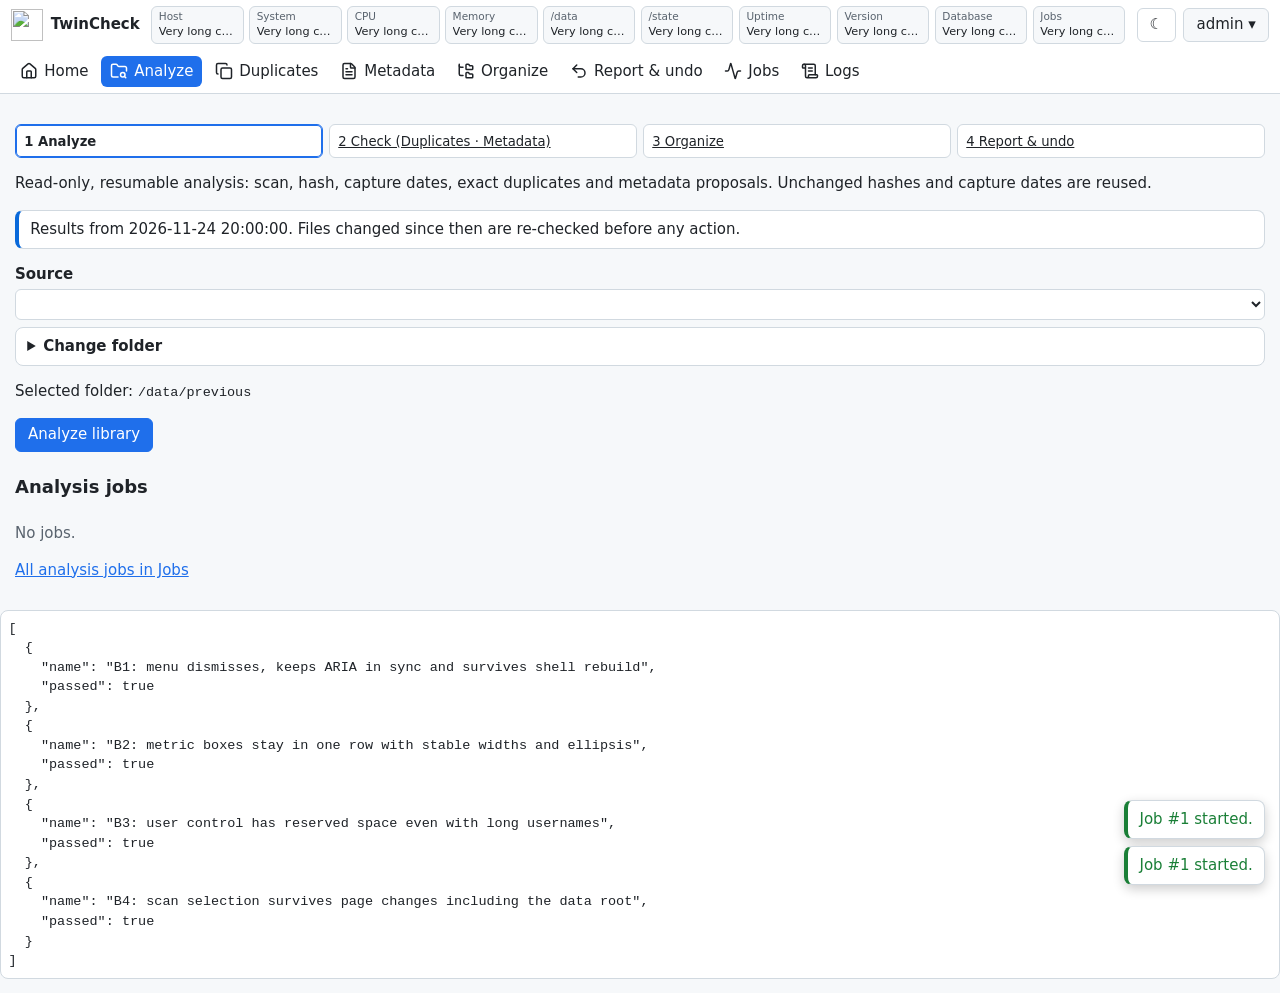
==== commit 6b8c8bc9: "feat: explain review decisions without duplicating organizing help (#58)" ====
--- a/app/tests/frontend.html
+++ b/app/tests/frontend.html
@@ -129,6 +129,7 @@
     const row = reviewStateFixture.find((r) => r.id === Number(path.split('/').at(-1)));
     const body = JSON.parse(opts.body);
     row.status = body.action === 'skip' ? 'skipped' : 'decided';
+    row.decision_kind = body.action === 'skip' ? null : 'date';
     row.decision = body.action === 'skip' ? null : { date: body.date };
     data = { updated: 1, next_id: row.id === 1 ? 2 : null };
   }
@@ -661,6 +662,8 @@
     assert(!document.querySelector('main').textContent.includes('synthetic-1.jpg') &&
       document.querySelector('main').textContent.includes('synthetic-2.jpg'), 'decided list disagrees with badges');
     assert(document.querySelector('main .summary').textContent === summary, 'status filter changes counts');
+    assert(document.querySelector('.review-decision')?.textContent.includes(t('review.decision.date')),
+      'Decided list lacks the Decision column');
     assert(document.documentElement.scrollWidth <= innerWidth, 'review status overflows viewport');
   } finally { reviewStateFixture = null; await go('#/home'); }
 });
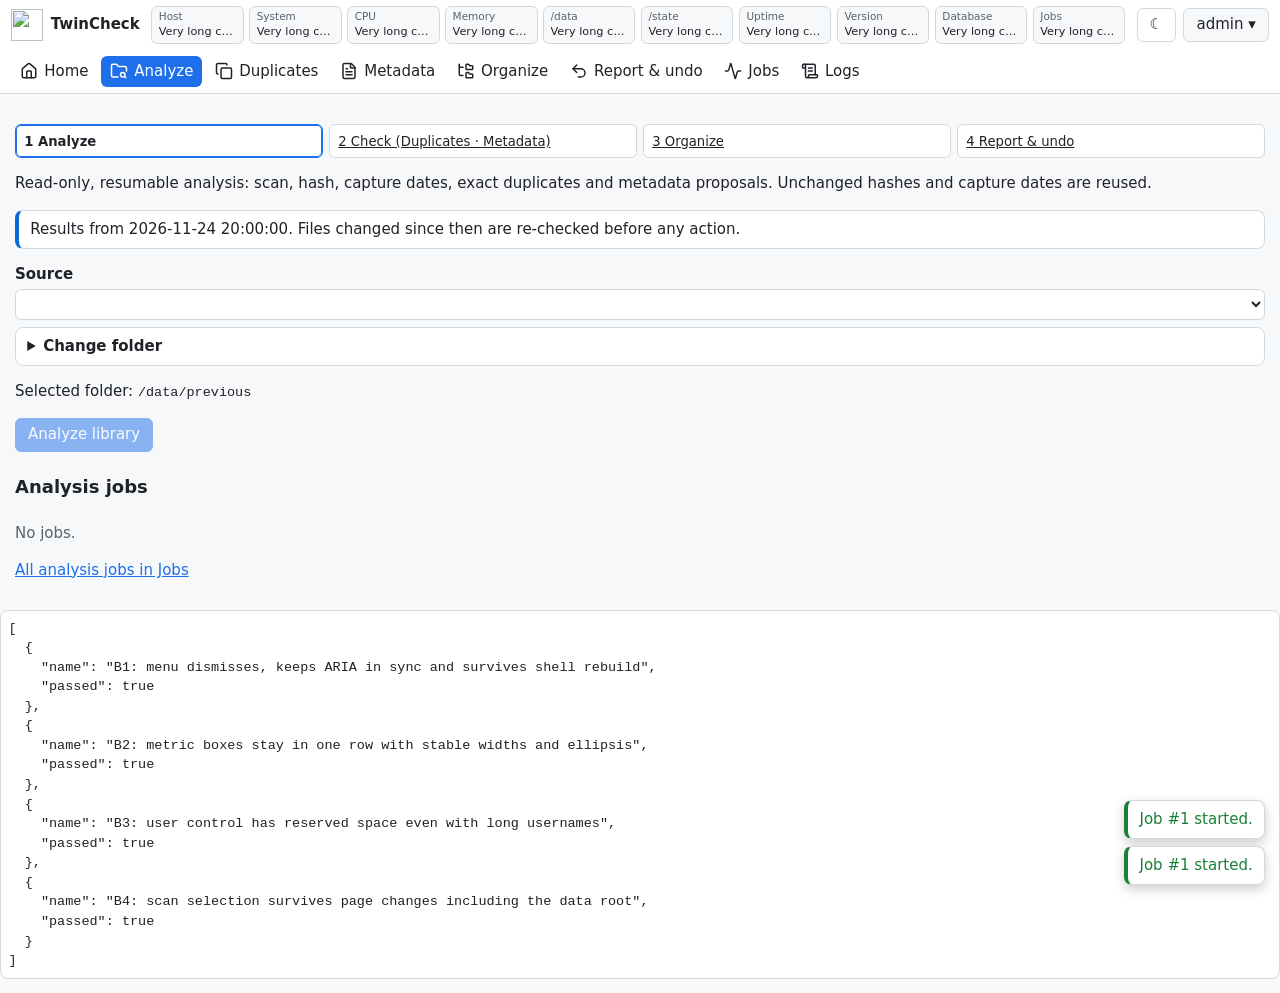
==== commit 2a167809: "feat: add accessible selectors and persistent table controls (#75, #76, #78, #79, #80, #82)" ====
--- a/app/tests/frontend.html
+++ b/app/tests/frontend.html
@@ -162,7 +162,7 @@
   else if (path === '/api/logs' || path === '/api/admin/audit') data = { items: [{
     ts: '2026-11-24T20:00:00Z', level: 'INFO', event: 'REVIEW_DECIDED',
     message: 'Review decision saved for synthetic.jpg', actor: 'synthetic', job_id: 1,
-  }].filter(() => !emptyLogs), total: emptyLogs ? 0 : 1, event_counts: { REVIEW_DECIDED: 1, REVIEW_SKIPPED: 0, FILE_UNREADABLE: 0 },
+  }].filter(() => !emptyLogs), total: emptyLogs ? 0 : 1, all_total: 1, event_counts: { REVIEW_DECIDED: 1, REVIEW_SKIPPED: 0, FILE_UNREADABLE: 0 },
     users: [{ id: 'synthetic', username: 'synthetic' }] };
   else if (path === '/api/admin/db') data = {
     current: { type: 'sqlite', path: '/state/synthetic.sqlite3' }, status: { connected: true, schema_version: 6 },
@@ -699,15 +699,24 @@
       'Home still has a vague database error');
   } finally { app.state.boot.db = old; await go('#/home'); }
 });
-await test('U18: searchable timezone selector preserves the saved zone and shows offsets', async () => {
+await test('U18/U27: timezone combobox preserves the saved zone, filters and supports keyboard selection', async () => {
   await go('#/admin/settings');
-  const select = document.querySelector('.timezone-select');
-  assert(select.value === 'Europe/Rome', 'saved timezone is not selected');
-  assert(select.selectedOptions[0].textContent === 'Europe/Rome (UTC+01:00)', 'timezone offset not shown');
-  const search = document.querySelector('.timezone-search');
+  const search = document.querySelector('.timezone-input');
+  const combo = search.closest('.combobox');
+  assert(search.value === 'Europe/Rome (UTC+01:00)', 'saved timezone and offset not shown');
+  assert(combo.querySelector('[aria-selected="true"]').textContent === search.value, 'saved zone is not highlighted');
+  assert(search.getAttribute('aria-expanded') === 'true' && search.getAttribute('aria-controls') === combo.querySelector('[role="listbox"]').id,
+    'combobox ARIA relationship is missing');
   search.value = 'Kathmandu'; search.dispatchEvent(new Event('input'));
-  assert(select.options.length === 2 && select.value === 'Europe/Rome', 'filter loses saved selection');
-  select.value = 'Asia/Kathmandu';
+  const save = [...document.querySelectorAll('main button')].find((el) => el.textContent === t('common.save'));
+  assert(combo.querySelectorAll('[role="option"]').length === 1 && save.disabled, 'filter or invalid-text protection failed');
+  search.dispatchEvent(new KeyboardEvent('keydown', { key: 'Escape', bubbles: true }));
+  assert(search.value === 'Europe/Rome (UTC+01:00)' && !save.disabled, 'Escape does not restore the previous value');
+  search.value = 'KATHMANDU'; search.dispatchEvent(new Event('input'));
+  search.dispatchEvent(new KeyboardEvent('keydown', { key: 'ArrowDown', bubbles: true }));
+  assert(search.getAttribute('aria-activedescendant'), 'keyboard active option is not announced');
+  search.dispatchEvent(new KeyboardEvent('keydown', { key: 'Enter', bubbles: true }));
+  assert(search.value === 'Asia/Kathmandu (UTC+05:45)' && !save.disabled, 'keyboard selection did not choose the IANA zone');
   [...document.querySelectorAll('main button')].find((el) => el.textContent === t('common.save')).click();
   await sleep();
   assert(requests.filter((r) => r.url === '/api/admin/settings' && r.body).at(-1).body.library_timezone === 'Asia/Kathmandu',
@@ -762,27 +771,35 @@
     'checkbox help is not underneath');
   await go('#/home');
 });
-await test('U22: event dropdown includes zero-count codes and filters can be cleared', async () => {
+await test('U22/U22b: event combobox groups zero-count codes and filters can be cleared', async () => {
   await go('#/logs?event=REVIEW_DECIDED&level=WARNING&job_id=1');
   const select = document.querySelector('.log-event-filter');
-  assert([...select.options].some((o) => o.textContent === 'REVIEW_SKIPPED (0)'), 'zero-count event missing');
-  assert(select.value === 'REVIEW_DECIDED', 'event filter URL selection lost');
+  const combo = select.closest('.combobox');
+  assert(![...combo.querySelectorAll('[role="option"]')].some((o) => o.textContent === 'REVIEW_SKIPPED (0)'), 'zero events shown by default');
+  const present = document.querySelector('.log-only-present');
+  present.checked = false; present.dispatchEvent(new Event('change'));
+  assert([...combo.querySelectorAll('[role="option"]')].some((o) => o.textContent === 'REVIEW_SKIPPED (0)' && o.classList.contains('muted')),
+    'zero-count event missing or not greyed');
+  assert(combo.querySelector('[role="separator"]'), 'zero-count separator missing');
+  assert(select.value === 'REVIEW_DECIDED (1)', 'event filter URL selection lost');
   [...document.querySelectorAll('main button')].find((el) => el.textContent === t('logs.clear')).click();
   await sleep();
-  assert(select.value === '' && location.hash === '#/logs', 'clear did not reset event/URL');
+  assert(select.value === t('logs.all_events') && location.hash === '#/logs', 'clear did not reset event/URL');
   assert(getComputedStyle(document.querySelector('.event-code')).whiteSpace === 'nowrap', 'event codes can wrap');
   await go('#/home');
 });
-await test('U23: CSV choice exports applied filters or all accessible events', async () => {
+await test('U23/U33: separate CSV controls export applied filters or all accessible events', async () => {
   await go('#/logs?event=REVIEW_DECIDED&job_id=1');
   const link = document.querySelector('.log-export');
   let q = new URL(link.href).searchParams;
   assert(q.get('event') === 'REVIEW_DECIDED' && q.get('job_id') === '1' && q.get('scope') === 'filtered',
     'filtered CSV loses current filters');
-  const select = document.querySelector('.log-csv-scope');
-  select.value = 'all'; select.dispatchEvent(new Event('change'));
-  q = new URL(link.href).searchParams;
+  assert(link.textContent === t('logs.export_filtered', { count: 1 }), 'filtered export count missing');
+  const all = document.querySelector('.log-export-all');
+  q = new URL(all.href).searchParams;
   assert(q.get('scope') === 'all' && !q.has('event') && !q.has('job_id'), 'all CSV keeps filters');
+  assert(all.textContent === t('logs.export_all', { count: 1 }), 'all export count missing');
+  assert(!document.querySelector('.log-csv-scope'), 'obsolete CSV scope selector remains');
   await go('#/home');
 });
 await test('U24: only administrative roles get the User log filter', async () => {
--- a/app/frontend/static/css/app.css
+++ b/app/frontend/static/css/app.css
@@ -84,13 +84,25 @@
 .tab { border: 1px solid var(--line); background: var(--card); color: var(--fg); border-radius: 6px; padding-block: 0.3rem; padding-inline: 0.8rem; cursor: pointer; font: inherit; }
 input, select, textarea { font: inherit; color: var(--fg); background: var(--card); border: 1px solid var(--line); border-radius: 6px; padding-block: 0.3rem; padding-inline: 0.5rem; max-inline-size: 100%; }
 .form { display: grid; gap: var(--gap); max-inline-size: 48rem; }
-.form.inline { display: flex; flex-wrap: wrap; align-items: end; }
+.form.inline { display: flex; flex-wrap: wrap; }
 .field { display: grid; gap: 0.2rem; }
 .field label { font-weight: 600; }
 .hint { color: var(--muted); font-size: 0.9em; }
-.actions { display: flex; flex-wrap: wrap; gap: 0.5rem; align-items: center; margin-block: 0.5rem; }
+.actions { display: flex; flex-wrap: wrap; gap: 0.5rem; margin-block: 0.5rem; }
 .actions.sticky { position: sticky; inset-block-end: 0; background: var(--bg); padding-block: 0.5rem; }
-.filters { display: flex; flex-wrap: wrap; gap: 0.75rem; align-items: end; }
+.filters { display: flex; flex-wrap: wrap; gap: 0.75rem; }
+.filters, .actions, .form.inline { align-items: end; }
+.filters > .field { min-inline-size: 0; max-inline-size: 100%; }
+.combobox { min-inline-size: 0; inline-size: min(100%, 32rem); }
+.combobox > input { inline-size: 100%; border-end-start-radius: 0; border-end-end-radius: 0; }
+.combo-list { block-size: 16rem; overflow: auto; border: 1px solid var(--line); border-block-start: 0; border-end-start-radius: 6px; border-end-end-radius: 6px; background: var(--card); }
+.combo-option { padding: 0.25rem 0.5rem; min-block-size: 2rem; cursor: pointer; overflow-wrap: anywhere; }
+.combo-option[aria-selected="true"] { font-weight: 700; background: var(--chip); }
+.combo-option.active { outline: 2px solid var(--accent); outline-offset: -2px; }
+.combo-separator { border-block-start: 1px solid var(--line); margin-block: 0.3rem; }
+.log-event-field { flex-basis: 27rem; }
+.log-exports { margin-block: 0.75rem; }
+.rows-per-page { inline-size: auto; }
 .checks { display: flex; flex-wrap: wrap; gap: 0.3rem 1rem; }
 .check, .checks label, .checkbox-field > label { display: flex; gap: 0.4rem; align-items: center; justify-content: flex-start; }
 .check input, .checks input, .checkbox-field input { flex: 0 0 auto; margin: 0; }
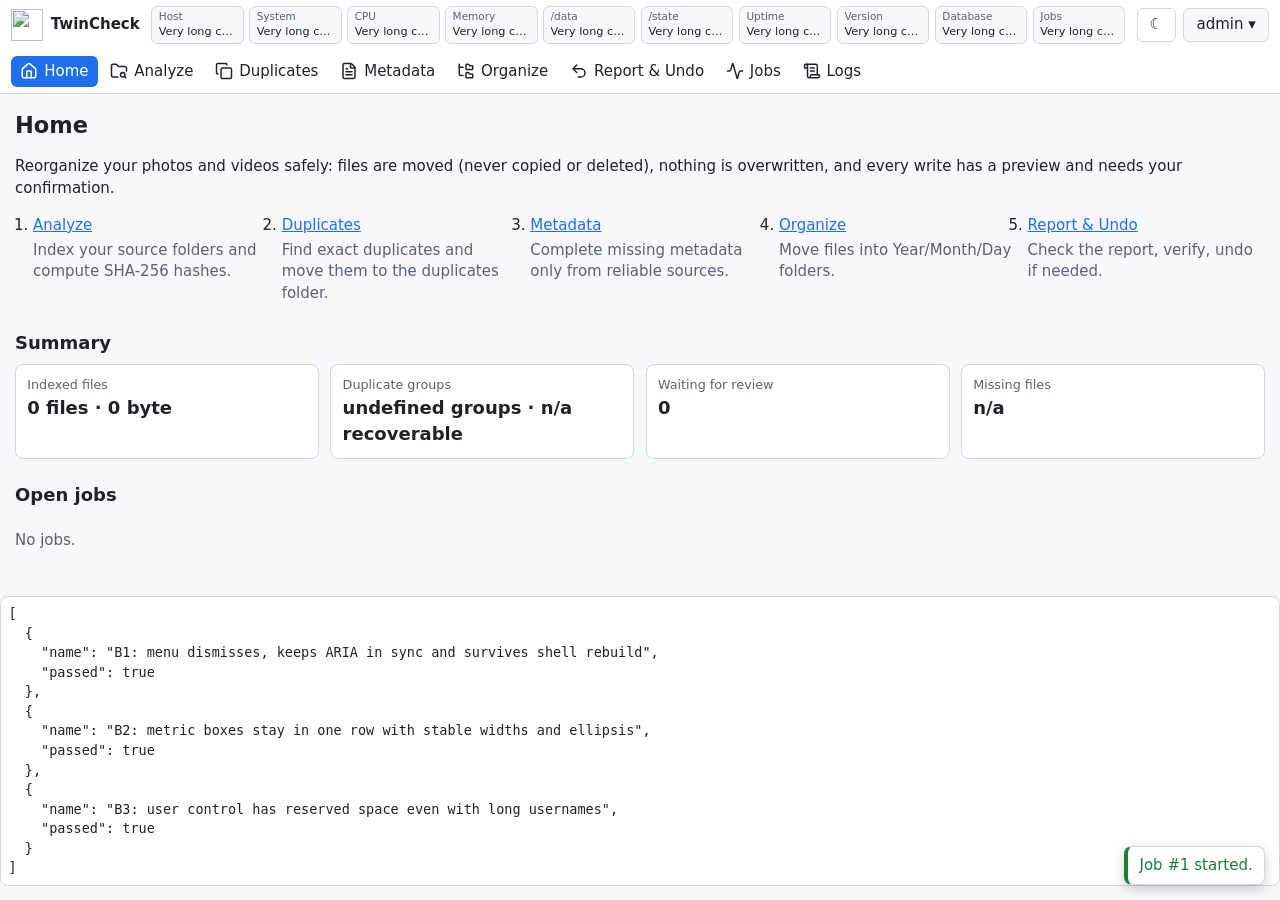
==== commit 0874c0f5: "fix: polish analysis counts and align filter actions (#77, #80, #81)" ====
--- a/app/tests/frontend.html
+++ b/app/tests/frontend.html
@@ -32,6 +32,12 @@
 let reviewStateFixture = null;
 let jobFixture = [];
 let emptyLogs = false;
+let paginationCount = null;
+const populationFixture = () => ({
+  analysed: (paginationCount || 53) + 6, unreadable: 1, total: paginationCount || 53,
+  pending: paginationCount || 53, decided: 0, current: (paginationCount || 53) + 6,
+  reliable: 5, review_files: paginationCount || 53, other: 1,
+});
 let authenticated = interactive ? localStorage.getItem('fixture_signed_out') !== '1' : true;
 let rejectLogin = !interactive;
 let expiring = false;
@@ -129,6 +135,7 @@
     const row = reviewStateFixture.find((r) => r.id === Number(path.split('/').at(-1)));
     const body = JSON.parse(opts.body);
     row.status = body.action === 'skip' ? 'skipped' : 'decided';
+    row.skipped_at = body.action === 'skip' ? '2026-01-15T20:51:02Z' : null;
     row.decision_kind = body.action === 'skip' ? null : 'date';
     row.decision = body.action === 'skip' ? null : { date: body.date };
     data = { updated: 1, next_id: row.id === 1 ? 2 : null };
@@ -158,6 +165,7 @@
   else if (path === '/api/review') data = { items: [], total: 0, counts: {} };
   else if (path === '/api/admin/users' && opts.method !== 'PATCH') data = { users: [user], groups: [] };
   else if (path === '/api/admin/users/test-admin' && opts.method === 'PATCH') data = { ok: true };
+  else if (path === '/api/admin/archives') data = { exports: [], imports: [] };
   else if (path === '/api/jobs') data = { items: jobFixture.slice(0, Number(new URL(String(url), location.href).searchParams.get('limit') || 50)), total: jobFixture.length };
   else if (path === '/api/logs' || path === '/api/admin/audit') data = { items: [{
     ts: '2026-11-24T20:00:00Z', level: 'INFO', event: 'REVIEW_DECIDED',
@@ -179,6 +187,27 @@
   };
   else if (path === '/api/duplicates') data = { groups: duplicateGroups, total: duplicateGroups.length, recoverable: 12 };
   else throw new Error('Unmocked request: ' + url);
+  if (paginationCount !== null) {
+    const q = new URL(String(url), location.href).searchParams;
+    const offset = Number(q.get('offset') || 0);
+    const limit = q.get('limit') === 'all' ? paginationCount : Number(q.get('limit') || 50);
+    const rows = Array.from({ length: paginationCount }, (_, n) => ({
+      id: n + 1, kind: path === '/api/jobs' ? 'scan' : 'no_date', status: path === '/api/jobs' ? 'completed' : 'pending',
+      details: {}, proposals: [], file: { name: `synthetic-${n}.jpg`, folder: 'lib' },
+      ts: '2026-01-15T20:51:02Z', level: 'INFO', event: 'REVIEW_DECIDED', message: 'Synthetic review event',
+      size: 12, sha256: 'synthetic', keeper_file_id: 1, keeper_rule: 'mtime', keeper_date: '2026-01-15T20:51:02Z', recoverable: 12,
+      members: [{ id: 1, path: 'lib/a.jpg', filesystem_date: '2026-01-15T20:51:02Z' },
+        { id: 2, path: 'lib/b.jpg', filesystem_date: '2026-01-15T20:51:02Z' }],
+    }));
+    if (['/api/jobs', '/api/review', '/api/logs', '/api/duplicates'].includes(path)) {
+      data[path === '/api/duplicates' ? 'groups' : 'items'] = rows.slice(offset, offset + limit);
+      data.total = paginationCount;
+      data.all_total = paginationCount + 3;
+      data.event_counts = { REVIEW_DECIDED: paginationCount, REVIEW_SKIPPED: 0, LOGIN_OK: 0 };
+      data.review_counts = { total: paginationCount, pending: paginationCount, decided: 0, needs_recheck: 0 };
+    }
+    if (['/api/metadata/results', '/api/review'].includes(path)) data.population = populationFixture();
+  }
   requests.push({ url: String(url), body: opts.body && JSON.parse(opts.body), at: performance.now() });
   return new Response(JSON.stringify(data), { headers: { 'Content-Type': 'application/json' } });
 };
@@ -664,6 +693,12 @@
     assert(document.querySelector('main .summary').textContent === summary, 'status filter changes counts');
     assert(document.querySelector('.review-decision')?.textContent.includes(t('review.decision.date')),
       'Decided list lacks the Decision column');
+    select.value = 'all'; select.dispatchEvent(new Event('change')); await sleep();
+    const skipped = [...document.querySelectorAll('tbody tr')].find((row) => row.textContent.includes('synthetic-1.jpg'));
+    assert(skipped.querySelector('.badge') && skipped.querySelector('.review-decision').textContent === '\u2014',
+      'skipped pending item appears as a decision');
+    assert(skipped.querySelector('.review-decision').title === t('review.postponed_on', { date: fmt.date('2026-01-15T20:51:02Z') }),
+      'postponement tooltip is missing or not 24-hour');
     assert(document.documentElement.scrollWidth <= innerWidth, 'review status overflows viewport');
   } finally { reviewStateFixture = null; await go('#/home'); }
 });
@@ -811,6 +846,131 @@
       assert(Boolean(document.querySelector('.log-user-filter')) === (role !== 'user'), 'User filter role mismatch');
     }
   } finally { app.state.user.role = old; await go('#/home'); }
+});
+await test('U28/U32: consistent Report & Undo and singular/plural count wording', async () => {
+  const { setLanguage } = await import('../frontend/static/js/i18n.js');
+  for (const lang of ['en', 'it']) {
+    await setLanguage(lang);
+    assert(t('report.title') === t('nav.report') && t('analysis.step_report') === '4 ' + t('nav.report'),
+      'Report capitalization or translation differs between locations');
+  }
+  await setLanguage('en');
+  assert(t('review.detail_values', { count: 1 }) === '1 value' && t('review.detail_values', { count: 2 }) === '2 values', 'value pluralization failed');
+  assert(t('review.postponed', { count: 1 }) === '1 item postponed.' &&
+    t('review.postponed', { count: 2 }) === '2 items postponed.', 'postponement pluralization failed');
+  assert(t('job.progress_items', { count: 1 }) === '1 item' && t('job.progress_items', { count: 2 }) === '2 items', 'job count pluralization failed');
+  const text = t('job.library_result', { found: 1, changed: 0, unchanged: 1, hashed: 0 });
+  assert(text.includes('(reused)') && !text.includes('skipped') && !text.includes('1 files'), 'reuse or singular wording is wrong');
+  await go('#/report');
+  assert(document.querySelector('main h1').textContent === 'Report & Undo', 'report page title is inconsistent');
+  await go('#/home');
+});
+await test('U29: rows per page paginate all four tables and persist per table and user', async () => {
+  paginationCount = 53;
+  const originalId = app.state.user.id;
+  try {
+    for (const [route, name, selector] of [['#/metadata/review', 'review', '.review-queue tbody tr'],
+      ['#/logs', 'logs', 'main tbody tr'], ['#/duplicates', 'duplicates', '.dup-group'], ['#/jobs', 'jobs', '.job-card']]) {
+      localStorage.removeItem(`tc-rows:${originalId}:${name}`);
+      await go(route);
+      let select = document.querySelector(`.rows-per-page[data-table="${name}"]`);
+      assert(select.value === '50' && document.querySelectorAll(selector).length === 50, name + ': default rows are not 50');
+      select.value = '10'; select.dispatchEvent(new Event('change')); await sleep();
+      assert(document.querySelectorAll(selector).length === 10, name + ': page size did not change');
+      const next = [...document.querySelectorAll('.pager button')].find((el) => el.textContent === t('common.next'));
+      next.click(); await sleep();
+      assert(document.querySelector('.pager').textContent.includes('11–20'), name + ': pagination range is wrong');
+      await go('#/home'); await go(route);
+      select = document.querySelector(`.rows-per-page[data-table="${name}"]`);
+      assert(select.value === '10', name + ': choice did not survive navigation');
+      app.state.user.id = 'other-synthetic-user';
+      await go('#/home'); await go(route);
+      assert(document.querySelector(`.rows-per-page[data-table="${name}"]`).value === '50', name + ': preference leaked to another user');
+      app.state.user.id = originalId;
+      localStorage.removeItem(`tc-rows:${originalId}:${name}`);
+      await go('#/home');
+    }
+  } finally { paginationCount = null; app.state.user.id = originalId; await go('#/home'); }
+});
+await test('U29: All confirms above 1000 before requesting rows, including a remembered choice', async () => {
+  paginationCount = 1001;
+  const key = `tc-rows:${app.state.user.id}:logs`;
+  try {
+    localStorage.removeItem(key);
+    await go('#/logs');
+    const before = requests.length;
+    let select = document.querySelector('.rows-per-page');
+    select.value = 'all'; select.dispatchEvent(new Event('change')); await sleep();
+    assert(document.querySelector('[role="dialog"]'), 'large All request does not ask for confirmation');
+    assert(!requests.slice(before).some((r) => r.url.includes('limit=all')), 'all rows requested before consent');
+    [...document.querySelectorAll('.modal button')].find((el) => el.textContent === t('common.cancel')).click(); await sleep();
+    assert(select.value === '50' && localStorage.getItem(key) !== 'all', 'cancel changes the stored preference');
+    select.value = 'all'; select.dispatchEvent(new Event('change')); await sleep();
+    [...document.querySelectorAll('.modal button')].find((el) => el.textContent === t('common.confirm')).click(); await sleep();
+    assert(document.querySelectorAll('main tbody tr').length === 1001, 'All was capped after confirmation');
+    assert(localStorage.getItem(key) === 'all', 'All was not remembered');
+    await go('#/home');
+    location.hash = '#/logs'; await sleep(); await sleep();
+    assert(document.querySelector('[role="dialog"]'), 'remembered All bypasses confirmation');
+    [...document.querySelectorAll('.modal button')].find((el) => el.textContent === t('common.cancel')).click(); await sleep();
+    assert(document.querySelectorAll('main tbody tr').length === 50, 'cancelled restore does not return to a bounded page');
+  } finally { paginationCount = null; localStorage.removeItem(key); document.querySelector('.modal-overlay')?.remove(); await go('#/home'); }
+});
+await test('U31: export controls align with the Job input within two pixels at every width', async () => {
+  await go('#/logs');
+  const bottom = document.querySelector('.log-job-filter').getBoundingClientRect().bottom;
+  for (const button of document.querySelectorAll('.log-export, .log-export-all')) {
+    assert(Math.abs(button.getBoundingClientRect().bottom - bottom) <= 2, 'export control is not bottom aligned with its input');
+  }
+  const perms = app.state.perms;
+  app.state.perms = { ...perms, transfer_database: true, security_settings: true };
+  for (const route of ['#/home', '#/analyze', '#/duplicates', '#/metadata', '#/metadata/review', '#/metadata/review/1', '#/organize',
+    '#/report', '#/jobs', '#/plans/1', '#/admin/users', '#/admin/groups', '#/admin/settings', '#/admin/database',
+    '#/admin/audit', '#/admin/transfer', '#/admin/security', '#/me']) {
+    await go(route);
+    assert(document.documentElement.scrollWidth <= innerWidth, 'filter/action row overflows on ' + route);
+    for (const row of document.querySelectorAll('.filters, .actions, .form.inline')) {
+      assert(getComputedStyle(row).alignItems === 'end', 'shared bottom alignment missing on ' + route);
+    }
+  }
+  app.state.perms = perms;
+  await go('#/home');
+});
+await test('U29: job polling cannot bypass or duplicate the All confirmation', async () => {
+  paginationCount = 1001;
+  const key = `tc-rows:${app.state.user.id}:jobs`;
+  localStorage.removeItem(key);
+  try {
+    await go('#/jobs');
+    const before = requests.length;
+    const select = document.querySelector('.rows-per-page');
+    select.value = 'all'; select.dispatchEvent(new Event('change'));
+    await new Promise((resolve) => setTimeout(resolve, 1700));
+    assert(document.querySelectorAll('[role="dialog"]').length === 1, 'polling duplicates the confirmation');
+    assert(!requests.slice(before).some((r) => r.url.includes('limit=all')), 'polling requested All before confirmation');
+    [...document.querySelectorAll('.modal button')].find((el) => el.textContent === t('common.cancel')).click(); await sleep();
+  } finally { paginationCount = null; localStorage.removeItem(key); document.querySelector('.modal-overlay')?.remove(); await go('#/home'); }
+});
+await test('U33/#64: live export counts, role notes and shared analysis population are visible', async () => {
+  paginationCount = 53;
+  const old = app.state.user.role;
+  try {
+    for (const role of ['admin', 'user']) {
+      app.state.user.role = role; await go('#/logs?owner=synthetic');
+      assert(document.querySelector('.log-export').textContent === t('logs.export_filtered', { count: 53 }), 'filtered count is not live');
+      assert(document.querySelector('.log-export-all').textContent === t('logs.export_all', { count: 56 }), 'accessible count is not live');
+      const note = document.querySelector('.log-export-note').textContent;
+      assert(role === 'admin' ? note.includes(t('logs.export_user_note', { user: 'synthetic' })) : note === t('logs.export_own_note'),
+        'export scope note does not reflect role/User filter');
+    }
+    app.state.user.role = old;
+    await go('#/metadata');
+    const text = document.querySelector('.analysis-population').textContent;
+    assert(text.includes(t('meta.latest_population', populationFixture())) &&
+      text.includes(t('meta.current_population', populationFixture())), 'analysis populations are not explained');
+    await go('#/metadata/review');
+    assert(document.querySelector('.analysis-population').textContent === text, 'metadata/review summaries disagree');
+  } finally { paginationCount = null; app.state.user.role = old; await go('#/home'); }
 });
 await test('U26: Analyze limits history to three jobs, with Change folder and clean notice', async () => {
   const oldPath = app.state.scanPath;
--- a/app/frontend/static/css/app.css
+++ b/app/frontend/static/css/app.css
@@ -101,7 +101,9 @@
 .combo-option.active { outline: 2px solid var(--accent); outline-offset: -2px; }
 .combo-separator { border-block-start: 1px solid var(--line); margin-block: 0.3rem; }
 .log-event-field { flex-basis: 27rem; }
-.log-exports { margin-block: 0.75rem; }
+.log-export-actions { flex: 1 1 30rem; flex-wrap: nowrap; min-inline-size: 0; }
+.log-job-filter { inline-size: 4rem; }
+.log-export-actions > .btn { flex: 1 1 0; min-inline-size: 0; justify-content: center; text-align: center; }
 .rows-per-page { inline-size: auto; }
 .checks { display: flex; flex-wrap: wrap; gap: 0.3rem 1rem; }
 .check, .checks label, .checkbox-field > label { display: flex; gap: 0.4rem; align-items: center; justify-content: flex-start; }
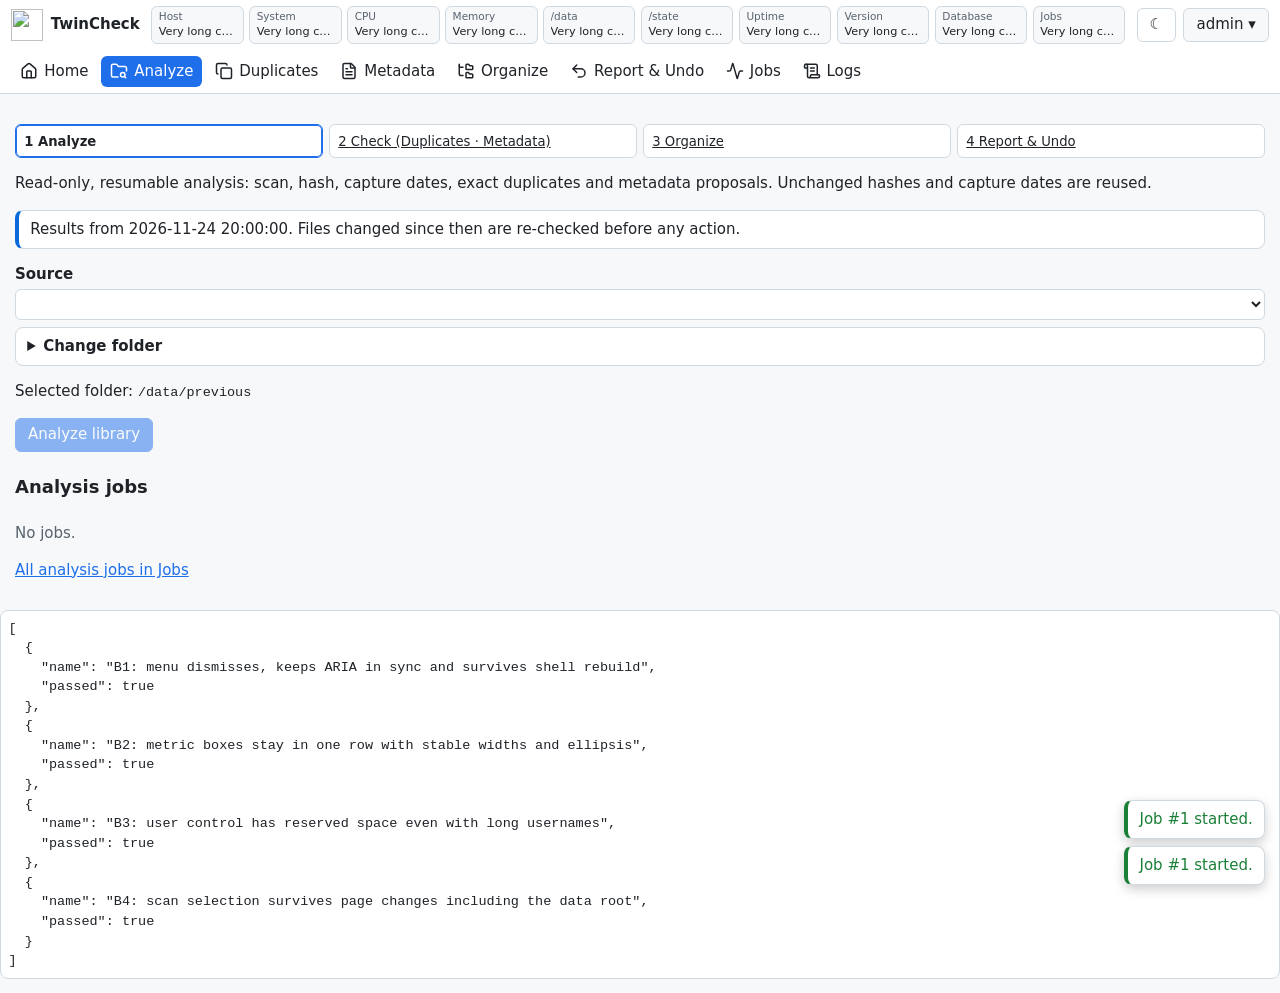
==== commit 5d8f80bc: "fix: preserve paging limits and complete upward combo navigation" ====
--- a/app/tests/frontend.html
+++ b/app/tests/frontend.html
@@ -775,6 +775,24 @@
     assert(location.hash === '#/metadata/review/2', 'Save and next does not advance');
   } finally { reviewStateFixture = null; await go('#/home'); }
 });
+await test('U27: ArrowUp starts at the last match when the committed option is filtered out', async () => {
+  const { comboBox } = await import('../frontend/static/js/components.js');
+  const combo = comboBox({ value: 'UTC', options: [
+    { value: 'UTC', label: 'UTC (UTC+00:00)' },
+    { value: 'Europe/Rome', label: 'Europe/Rome (UTC+01:00)' },
+    { value: 'Europe/London', label: 'Europe/London (UTC+00:00)' },
+  ] });
+  document.querySelector('main').appendChild(combo.el);
+  try {
+    combo.input.value = 'Europe'; combo.input.dispatchEvent(new Event('input'));
+    combo.input.dispatchEvent(new KeyboardEvent('keydown', { key: 'ArrowUp', bubbles: true }));
+    combo.input.dispatchEvent(new KeyboardEvent('keydown', { key: 'Enter', bubbles: true }));
+    assert(combo.value() === 'Europe/London', 'ArrowUp skips the last filtered option');
+    combo.input.value = 'invalid'; combo.input.dispatchEvent(new Event('input'));
+    combo.input.dispatchEvent(new KeyboardEvent('keydown', { key: 'Escape', bubbles: true }));
+    assert(combo.value() === 'Europe/London', 'Escape does not preserve the last committed option');
+  } finally { combo.el.remove(); }
+});
 await test('U20: table body scrolls while its header remains visible', async () => {
   const { h, table } = await import('../frontend/static/js/dom.js');
   await go('#/home');
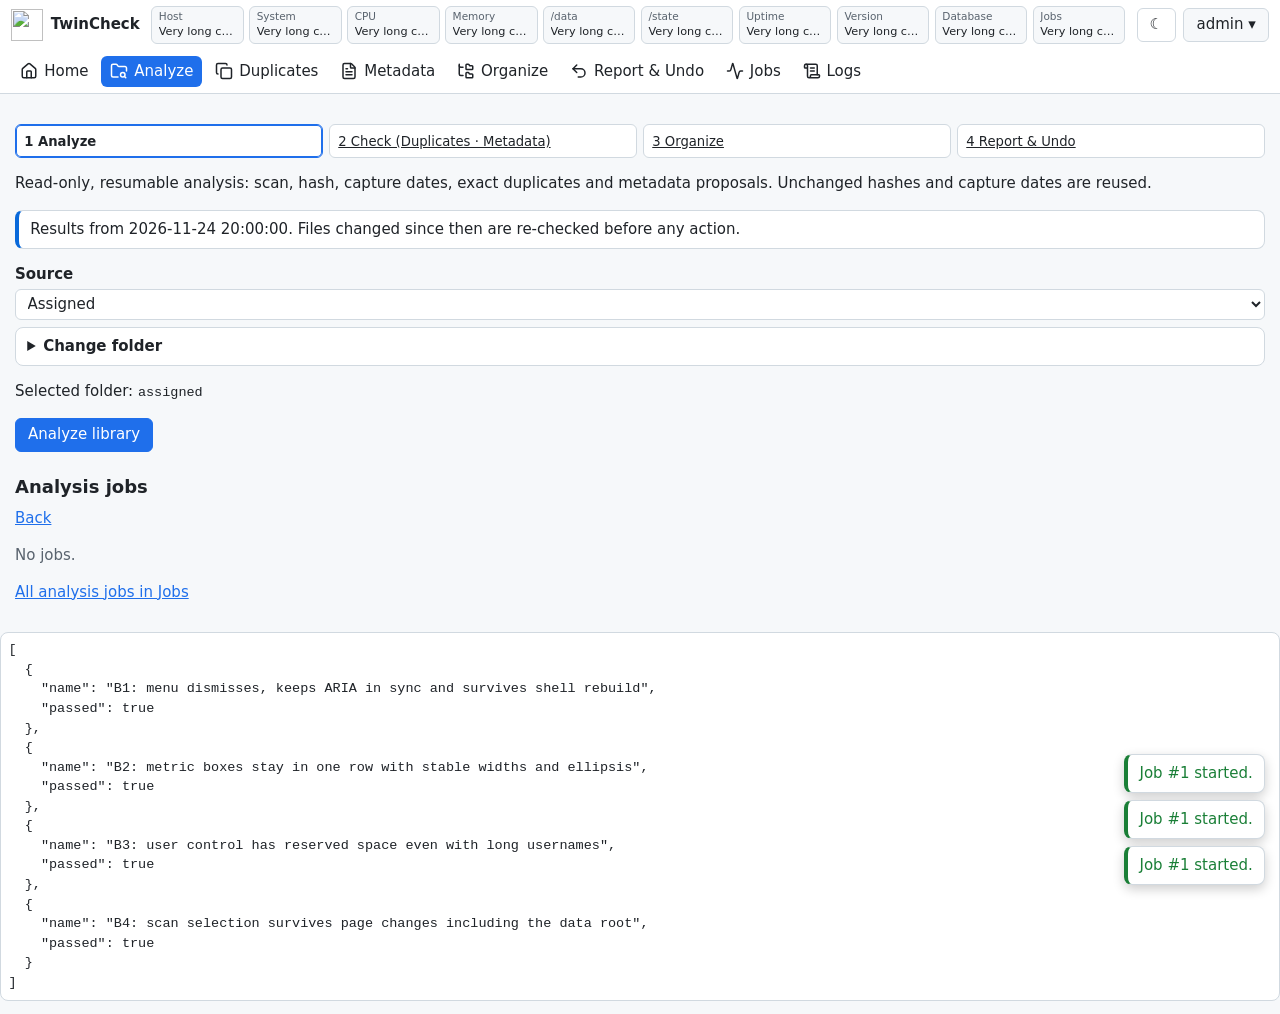
==== commit 0ec64dce: "feat: stabilize live views and simplify review controls for rc.11" ====
--- a/app/tests/frontend.html
+++ b/app/tests/frontend.html
@@ -119,6 +119,8 @@
     analyzed_at: '2026-11-24T20:00:00Z', summary: { analysed: 54, fills: 0, review: 50 }, review_pending: 50,
     review_counts: { total: 50, decided: 0, pending: 50, needs_recheck: 0 }, plan_job_id: 1,
     review_file_count: 50,
+    population: { analysed: 54, unreadable: 0, total: 50, pending: 50, decided: 0,
+      current: 54, reliable: 4, review_files: 50, other: 0 },
   };
   else if (path === '/api/sources') data = sourceData;
   else if (path === '/api/fs/browse') data = browseTree ?
@@ -162,16 +164,31 @@
       recheck_reason: 'mtime_utc_match', library_timezone: 'Europe/Rome',
       recheck_proposal: { value: '2007-08-29T21:51:02', source: 'filesystem_mtime', timezone: 'Europe/Rome' } } : {}),
   };
-  else if (path === '/api/review') data = { items: [], total: 0, counts: {} };
+  else if (path === '/api/review') {
+    const q = new URL(String(url), location.href).searchParams;
+    const rows = Array.from({ length: 50 }, (_, n) => ({ id: n + 1, kind: 'no_date', status: 'pending', details: {},
+      file: { name: `synthetic-${n}.jpg`, folder: 'lib' } }));
+    data = { items: rows.slice(Number(q.get('offset') || 0), Number(q.get('offset') || 0) + Number(q.get('limit') || 50)),
+      total: 50, review_counts: { total: 50, pending: 50, decided: 0 },
+      population: { analysed: 54, unreadable: 0, total: 50, pending: 50, decided: 0, current: 54, reliable: 4, review_files: 50, other: 0 } };
+  }
   else if (path === '/api/admin/users' && opts.method !== 'PATCH') data = { users: [user], groups: [] };
   else if (path === '/api/admin/users/test-admin' && opts.method === 'PATCH') data = { ok: true };
   else if (path === '/api/admin/archives') data = { exports: [], imports: [] };
   else if (path === '/api/jobs') data = { items: jobFixture.slice(0, Number(new URL(String(url), location.href).searchParams.get('limit') || 50)), total: jobFixture.length };
-  else if (path === '/api/logs' || path === '/api/admin/audit') data = { items: [{
+  else if (path === '/api/me/security-activity') {
+    const rows = ['LOGIN_OK', 'LOGIN_FAILED'].map((event) => ({
+      ts: '2026-11-24T20:00:00Z', user: 'admin', actor: 'admin', ip: '127.0.0.1', event, message: 'Synthetic security activity',
+    }));
+    const q = new URL(String(url), location.href).searchParams;
+    const items = rows.filter((row) => !q.get('event') || row.event === q.get('event'));
+    data = { items, total: items.length, all_total: 2, event_counts: { LOGIN_OK: 1, LOGIN_FAILED: 1 }, users: [] };
+  }
+  else if (path === '/api/logs' || path === '/api/admin/audit' || path === '/api/me/security-activity') data = { items: [{
     ts: '2026-11-24T20:00:00Z', level: 'INFO', event: 'REVIEW_DECIDED',
-    message: 'Review decision saved for synthetic.jpg', actor: 'synthetic', job_id: 1,
+    message: 'Review decision saved for synthetic.jpg', actor: 'synthetic', user: 'synthetic', ip: '127.0.0.1', job_id: 1,
   }].filter(() => !emptyLogs), total: emptyLogs ? 0 : 1, all_total: 1, event_counts: { REVIEW_DECIDED: 1, REVIEW_SKIPPED: 0, FILE_UNREADABLE: 0 },
-    users: [{ id: 'synthetic', username: 'synthetic' }] };
+    users: path === '/api/logs' ? [{ id: 'synthetic', username: 'synthetic' }] : ['synthetic'] };
   else if (path === '/api/admin/db') data = {
     current: { type: 'sqlite', path: '/state/synthetic.sqlite3' }, status: { connected: true, schema_version: 6 },
     info: { last_update: '2026-11-24T20:00:00Z', db_id: 'synthetic', files: 2, open_jobs: 0 }, previous: [],
@@ -320,7 +337,7 @@
     await go('#/home');
     await go('#/analyze');
     const codes = [...document.querySelectorAll('main p code')];
-    assert(codes.some((el) => el.textContent === '/data/' + path), 'selected folder label was lost');
+    assert(codes.some((el) => el.textContent === path), 'library-relative selected folder label was lost');
     const before = requests.length;
     [...document.querySelectorAll('main button')].find((el) => el.textContent === t('scan.analyze_library')).click();
     await new Promise((resolve) => setTimeout(resolve, 80));
@@ -330,14 +347,14 @@
   await go('#/home');
 });
 await test('B4: initial selection and browser markings match the submitted source/path', async () => {
-  const source = { id: 'source-test', label: 'Assigned', path: '/data/assigned', path_rel: 'assigned', same_as_source: true };
+  const source = { id: 'source-test', label: 'Assigned', path: 'assigned', path_rel: 'assigned', same_as_source: true };
   for (const selection of [{ path: 'previous', source_id: null }, { path: 'assigned', source_id: source.id }, null]) {
     sourceData = { sources: [source], can_browse: true, scan_selection: selection };
     app.state.scanPath = null;
     browsePath = selection?.path || '';
     await go('#/analyze');
     const chosen = document.querySelector('main p code');
-    assert(chosen.textContent === (selection ? '/data/' + selection.path : ''), 'initial selected label is incorrect');
+    assert(chosen.textContent === (selection ? selection.path : ''), 'initial selected label is incorrect');
     const choose = [...document.querySelectorAll('main button')].find((el) => el.textContent === t('browser.choose'));
     assert(choose.getAttribute('aria-pressed') === String(Boolean(selection)), 'browser marks a folder that is not selected');
     const before = requests.length;
@@ -391,7 +408,7 @@
     await new Promise((resolve) => setTimeout(resolve, 80));
     const submitted = requests.filter((r) => r.url === '/api/library/analyze').at(-1).body;
     assert(submitted.source_id === 'own' && submitted.path === 'mine/child', 'selected subfolder was not submitted with its source');
-    assert(document.querySelector('main p code').textContent === 'Mine/child', 'selected label does not match subfolder');
+    assert(document.querySelector('main p code').textContent === 'mine/child', 'library-relative selected label does not match subfolder');
     const select = document.querySelector('main select');
     select.value = 'second';
     select.dispatchEvent(new Event('change'));
@@ -550,14 +567,14 @@
   duplicateGroups = [];
   await go('#/home');
 });
-await test('U10/U11: duplicate dates and readable metadata summary are shown', async () => {
+await test('U10/U11/U38: metadata has one readable summary, explained populations and immediate review', async () => {
   await go('#/metadata');
-  assert(document.querySelector('main .summary').textContent.includes(t('meta.analysis_summary', { analysed: 54, fills: 0 })),
+  assert(document.querySelector('main .summary').textContent.includes(t('meta.compact_summary', {
+    analysed: 54, unreadable: 0, reliable: 4, review_files: 50, pending: 50, decided: 0 })),
     'metadata result is not human-readable');
-  assert(document.querySelector('.review-population').textContent === t('meta.review_population', { items: 50, files: 50 }),
-    'review file/item population is not explained separately');
-  assert([...document.querySelectorAll('main a[href="#/metadata/review"]')].some((a) => a.textContent.includes('50')),
-    'metadata summary has no direct review link');
+  assert(document.querySelector('.analysis-population [role="note"]').title.includes('54'), 'population detail is not explained in the tooltip');
+  assert(document.querySelector('.start-review').getAttribute('href') === '#/metadata/review/1', 'Start review does not open first pending item');
+  assert(!document.querySelector('.metadata-help').open && document.querySelector('.review-queue'), 'rules are not collapsed after the direct list');
   await go('#/home');
 });
 await test('B20/B21/B25: one results notice, no stale job cards or contradictory notice', async () => {
@@ -596,12 +613,13 @@
   assert(!document.querySelector('.mainnav a[href="#/review"]'), 'Review tab is still visible');
   await go('#/review');
   assert(location.hash === '#/metadata/review', 'Review route does not redirect into Metadata');
-  assert(document.querySelectorAll('main .review-entry').length === 1, 'review entry is duplicated');
+  assert(!document.querySelector('main .review-entry') && document.querySelectorAll('main .start-review').length === 1, 'direct review entry is duplicated');
   assert(document.querySelector('.mainnav a.active[href="#/metadata"]'), 'Metadata tab is not highlighted');
   const options = [...document.querySelector('.review-queue select').options].map((el) => el.value);
   assert(['pending', 'decided', 'needs_recheck', 'all'].every((s) => options.includes(s)), 'review status filter is incomplete');
   assert(!document.querySelector('.automatic-fills'), 'automatic preview shown despite zero fills');
-  assert(document.querySelector('.review-counts').textContent === t('review.live_counts', { total: 50, decided: 0, pending: 50 }),
+  assert(document.querySelector('.analysis-population .summary').textContent.includes(t('meta.compact_summary', {
+    analysed: 54, unreadable: 0, reliable: 4, review_files: 50, pending: 50, decided: 0 })),
     'live review summary is inconsistent');
   await go('#/review/1');
   assert(location.hash === '#/metadata/review/1', 'review item legacy route does not redirect');
@@ -625,7 +643,8 @@
   const table = document.querySelector('.review-side .table-wrap');
   assert(controls && table && (controls.compareDocumentPosition(table) & Node.DOCUMENT_POSITION_FOLLOWING), 'controls are not above the field table');
   assert(!document.querySelector('input[type="datetime-local"]'), 'locale-dependent AM/PM input remains');
-  assert(document.querySelector('.organizing-date').placeholder === t('review.date_format'), 'date format hint missing');
+  assert(document.querySelector('.organizing-date').placeholder === '2007-08-26 20:36:42' &&
+    controls.textContent.includes(t('review.date_format')), 'short date example or full format hint missing');
   [...document.querySelectorAll('main button')].find((el) => el.textContent === t('review.use_proposal')).click();
   assert(document.querySelector('input.date-input').value === '2020-01-02 03:04:05', 'Use does not copy 24-hour proposal');
   const proposal = document.querySelector('.proposal').textContent;
@@ -640,8 +659,8 @@
     Math.abs(rect.top - 5 * parseFloat(getComputedStyle(document.documentElement).fontSize)) < 2,
     'actions leave their required viewport edge while scrolling');
   window.scrollTo(0, 0);
-  assert(![...document.querySelectorAll('main input')].some((el) => ['+01:00', '45.464200, 9.190000'].includes(el.placeholder)),
-    'example values look like real data');
+  assert([...document.querySelectorAll('.review-side input')].every((el) => el.value === '' || el.classList.contains('date-input')),
+    'placeholder example was inserted as editable data');
   const title = document.querySelector('input[aria-label="' + t('field.title') + '"]');
   title.value = 'Manual title after Use';
   title.dispatchEvent(new Event('input'));
@@ -695,10 +714,10 @@
       'Decided list lacks the Decision column');
     select.value = 'all'; select.dispatchEvent(new Event('change')); await sleep();
     const skipped = [...document.querySelectorAll('tbody tr')].find((row) => row.textContent.includes('synthetic-1.jpg'));
-    assert(skipped.querySelector('.badge') && skipped.querySelector('.review-decision').textContent === '\u2014',
-      'skipped pending item appears as a decision');
-    assert(skipped.querySelector('.review-decision').title === t('review.postponed_on', { date: fmt.date('2026-01-15T20:51:02Z') }),
-      'postponement tooltip is missing or not 24-hour');
+    assert(skipped.querySelector('.badge') && skipped.querySelector('.review-decision .muted') &&
+      !skipped.querySelector('.review-decision').textContent.includes(t('review.decision.date')), 'skipped pending item appears as a decision');
+    assert(skipped.querySelector('.skipped-full').textContent === t('review.postponed_on', { date: fmt.date('2026-01-15T20:51:02Z').slice(0, 16) }),
+      'visible postponement text is missing or not 24-hour');
     assert(document.documentElement.scrollWidth <= innerWidth, 'review status overflows viewport');
   } finally { reviewStateFixture = null; await go('#/home'); }
 });
@@ -739,18 +758,22 @@
   const search = document.querySelector('.timezone-input');
   const combo = search.closest('.combobox');
   assert(search.value === 'Europe/Rome (UTC+01:00)', 'saved timezone and offset not shown');
-  assert(combo.querySelector('[aria-selected="true"]').textContent === search.value, 'saved zone is not highlighted');
+  assert(combo.querySelector('[aria-selected="true"] > span').textContent === search.value, 'saved zone is not highlighted');
+  assert(search.getAttribute('aria-expanded') === 'false', 'searchable select is not initially closed');
+  search.click();
+  const filter = combo.querySelector('input[type="search"]');
   assert(search.getAttribute('aria-expanded') === 'true' && search.getAttribute('aria-controls') === combo.querySelector('[role="listbox"]').id,
     'combobox ARIA relationship is missing');
-  search.value = 'Kathmandu'; search.dispatchEvent(new Event('input'));
+  filter.value = 'invalid timezone'; filter.dispatchEvent(new Event('input'));
   const save = [...document.querySelectorAll('main button')].find((el) => el.textContent === t('common.save'));
-  assert(combo.querySelectorAll('[role="option"]').length === 1 && save.disabled, 'filter or invalid-text protection failed');
-  search.dispatchEvent(new KeyboardEvent('keydown', { key: 'Escape', bubbles: true }));
+  assert(combo.querySelectorAll('[role="option"]').length === 0 && search.value === 'Europe/Rome (UTC+01:00)', 'free search text changed the committed selection');
+  filter.dispatchEvent(new KeyboardEvent('keydown', { key: 'Escape', bubbles: true }));
   assert(search.value === 'Europe/Rome (UTC+01:00)' && !save.disabled, 'Escape does not restore the previous value');
-  search.value = 'KATHMANDU'; search.dispatchEvent(new Event('input'));
-  search.dispatchEvent(new KeyboardEvent('keydown', { key: 'ArrowDown', bubbles: true }));
-  assert(search.getAttribute('aria-activedescendant'), 'keyboard active option is not announced');
-  search.dispatchEvent(new KeyboardEvent('keydown', { key: 'Enter', bubbles: true }));
+  search.click();
+  filter.value = 'KATHMANDU'; filter.dispatchEvent(new Event('input'));
+  filter.dispatchEvent(new KeyboardEvent('keydown', { key: 'ArrowDown', bubbles: true }));
+  assert(filter.getAttribute('aria-activedescendant'), 'keyboard active option is not announced');
+  filter.dispatchEvent(new KeyboardEvent('keydown', { key: 'Enter', bubbles: true }));
   assert(search.value === 'Asia/Kathmandu (UTC+05:45)' && !save.disabled, 'keyboard selection did not choose the IANA zone');
   [...document.querySelectorAll('main button')].find((el) => el.textContent === t('common.save')).click();
   await sleep();
@@ -784,12 +807,12 @@
   ] });
   document.querySelector('main').appendChild(combo.el);
   try {
-    combo.input.value = 'Europe'; combo.input.dispatchEvent(new Event('input'));
-    combo.input.dispatchEvent(new KeyboardEvent('keydown', { key: 'ArrowUp', bubbles: true }));
-    combo.input.dispatchEvent(new KeyboardEvent('keydown', { key: 'Enter', bubbles: true }));
+    combo.input.click(); combo.search.value = 'Europe'; combo.search.dispatchEvent(new Event('input'));
+    combo.search.dispatchEvent(new KeyboardEvent('keydown', { key: 'ArrowUp', bubbles: true }));
+    combo.search.dispatchEvent(new KeyboardEvent('keydown', { key: 'Enter', bubbles: true }));
     assert(combo.value() === 'Europe/London', 'ArrowUp skips the last filtered option');
-    combo.input.value = 'invalid'; combo.input.dispatchEvent(new Event('input'));
-    combo.input.dispatchEvent(new KeyboardEvent('keydown', { key: 'Escape', bubbles: true }));
+    combo.input.click(); combo.search.value = 'invalid'; combo.search.dispatchEvent(new Event('input'));
+    combo.search.dispatchEvent(new KeyboardEvent('keydown', { key: 'Escape', bubbles: true }));
     assert(combo.value() === 'Europe/London', 'Escape does not preserve the last committed option');
   } finally { combo.el.remove(); }
 });
@@ -833,7 +856,7 @@
   present.checked = false; present.dispatchEvent(new Event('change'));
   assert([...combo.querySelectorAll('[role="option"]')].some((o) => o.textContent === 'REVIEW_SKIPPED (0)' && o.classList.contains('muted')),
     'zero-count event missing or not greyed');
-  assert(combo.querySelector('[role="separator"]'), 'zero-count separator missing');
+  assert(combo.querySelector('.combo-section'), 'zero-count section separator missing');
   assert(select.value === 'REVIEW_DECIDED (1)', 'event filter URL selection lost');
   [...document.querySelectorAll('main button')].find((el) => el.textContent === t('logs.clear')).click();
   await sleep();
@@ -934,11 +957,11 @@
     assert(document.querySelectorAll('main tbody tr').length === 50, 'cancelled restore does not return to a bounded page');
   } finally { paginationCount = null; localStorage.removeItem(key); document.querySelector('.modal-overlay')?.remove(); await go('#/home'); }
 });
-await test('U31: export controls align with the Job input within two pixels at every width', async () => {
+await test('U31b: export controls form a separate natural-width, left-aligned row at every width', async () => {
   await go('#/logs');
-  const bottom = document.querySelector('.log-job-filter').getBoundingClientRect().bottom;
+  const bottom = document.querySelector('.log-filters').getBoundingClientRect().bottom;
   for (const button of document.querySelectorAll('.log-export, .log-export-all')) {
-    assert(Math.abs(button.getBoundingClientRect().bottom - bottom) <= 2, 'export control is not bottom aligned with its input');
+    assert(button.getBoundingClientRect().top >= bottom && getComputedStyle(button).flexGrow === '0', 'export control is not on its own natural-width row');
   }
   const perms = app.state.perms;
   app.state.perms = { ...perms, transfer_database: true, security_settings: true };
@@ -948,7 +971,8 @@
     await go(route);
     assert(document.documentElement.scrollWidth <= innerWidth, 'filter/action row overflows on ' + route);
     for (const row of document.querySelectorAll('.filters, .actions, .form.inline')) {
-      assert(getComputedStyle(row).alignItems === 'end', 'shared bottom alignment missing on ' + route);
+      assert(getComputedStyle(row).alignItems === (innerWidth <= 600 && row.classList.contains('log-filters') ? 'stretch' : 'end'),
+        'shared responsive alignment missing on ' + route);
     }
   }
   app.state.perms = perms;
@@ -984,8 +1008,8 @@
     app.state.user.role = old;
     await go('#/metadata');
     const text = document.querySelector('.analysis-population').textContent;
-    assert(text.includes(t('meta.latest_population', populationFixture())) &&
-      text.includes(t('meta.current_population', populationFixture())), 'analysis populations are not explained');
+    assert(text.includes(t('meta.compact_summary', populationFixture())) &&
+      document.querySelector('.analysis-population [role="note"]').title.includes(t('meta.current_population', populationFixture())), 'analysis populations are not explained');
     await go('#/metadata/review');
     assert(document.querySelector('.analysis-population').textContent === text, 'metadata/review summaries disagree');
   } finally { paginationCount = null; app.state.user.role = old; await go('#/home'); }
@@ -1178,6 +1202,8 @@
   await sleep();
 });
 async function interactiveFixture(run, signedOut = false, query = '') {
+  const themeCookie = document.cookie.match(/(?:^|; )tc_theme=([^;]+)/)?.[1];
+  document.cookie = 'tc_theme=; Path=/; Max-Age=0';
   const saved = ['fixture_theme', 'fixture_signed_out', 'fixture_user', 'tc_theme'].map((key) => [key, localStorage.getItem(key)]);
   saved.forEach(([key]) => localStorage.removeItem(key));
   if (signedOut) localStorage.setItem('fixture_signed_out', '1');
@@ -1200,6 +1226,7 @@
     await run({ frame, loaded, ready });
   } finally {
     frame.remove();
+    document.cookie = themeCookie ? `tc_theme=${themeCookie}; Path=/; Max-Age=31536000; SameSite=Strict` : 'tc_theme=; Path=/; Max-Age=0';
     saved.forEach(([key, value]) => value === null ? localStorage.removeItem(key) : localStorage.setItem(key, value));
   }
 }
@@ -1338,6 +1365,111 @@
     await go('#/home');
   }
 });
+await test('B33: Jobs controls, focus and scroll survive polling; choices remain usable', async () => {
+  paginationCount = 105;
+  const key = `tc-rows:${app.state.user.id}:jobs`;
+  localStorage.removeItem(key);
+  try {
+    await go('#/jobs');
+    const select = document.querySelector('.rows-per-page');
+    select.focus();
+    const before = requests.filter((row) => row.url.startsWith('/api/jobs?')).length;
+    await new Promise((resolve) => setTimeout(resolve, 1700));
+    assert(document.activeElement === select && select.isConnected, 'polling removed the focused select');
+    assert(requests.filter((row) => row.url.startsWith('/api/jobs?')).length === before, 'polling did not pause while a control had focus');
+    for (const value of ['10', '100', 'all']) {
+      select.value = value; select.dispatchEvent(new Event('change')); await sleep(); await sleep();
+      assert(document.querySelector('.rows-per-page') === select && document.activeElement === select, 'changing page size replaced the control');
+      assert(document.querySelectorAll('main .job-card').length === (value === 'all' ? 105 : Number(value)), 'page-size choice was ignored');
+    }
+    select.blur();
+    window.scrollTo(0, 200);
+    const scroll = scrollY;
+    await new Promise((resolve) => setTimeout(resolve, 1700));
+    assert(document.querySelector('.rows-per-page') === select && Math.abs(scrollY - scroll) <= 2, 'polling replaced controls or moved the page');
+  } finally { paginationCount = null; localStorage.removeItem(key); window.scrollTo(0, 0); await go('#/home'); }
+});
+await test('U27b/U36: searchable selects close safely and users see only their present codes', async () => {
+  const role = app.state.user.role;
+  try {
+    app.state.user.role = 'user'; await go('#/logs');
+    assert(!document.querySelector('.log-only-present'), 'base user can request the full catalogue');
+    const trigger = document.querySelector('.log-event-filter');
+    assert(trigger.getAttribute('aria-expanded') === 'false', 'select is initially open');
+    trigger.click();
+    const combo = trigger.closest('.combobox');
+    const search = combo.querySelector('input[type="search"]');
+    assert(document.activeElement === search, 'search input did not receive focus');
+    assert(![...combo.querySelectorAll('[role="option"]')].some((row) => row.textContent.includes('LOGIN_OK') || row.textContent.includes('REVIEW_SKIPPED')),
+      'user catalogue reveals inaccessible or absent codes');
+    search.value = 'does not match'; search.dispatchEvent(new Event('input'));
+    assert(combo.querySelector('[role="status"]').textContent === t('logs.no_matching_event'), 'no-match explanation is missing');
+    search.dispatchEvent(new KeyboardEvent('keydown', { key: 'Escape', bubbles: true }));
+    assert(trigger.value === t('logs.all_events') && trigger.getAttribute('aria-expanded') === 'false', 'Escape changed the selection or left popup open');
+    trigger.click();
+    document.querySelector('main h1').dispatchEvent(new PointerEvent('pointerdown', { bubbles: true }));
+    assert(trigger.getAttribute('aria-expanded') === 'false', 'outside pointer/touch did not dismiss');
+    emptyLogs = true;
+    await go('#/logs?event=FILE_UNREADABLE');
+    assert(document.querySelector('.empty-state').textContent.includes(t('logs.no_code_events', { code: 'FILE_UNREADABLE' })), 'zero-code empty state is vague');
+    assert(document.querySelector('.log-export').getAttribute('aria-disabled') === 'true' &&
+      !document.querySelector('.log-export').hasAttribute('href'), 'empty filtered export remains actionable');
+    assert(!visible(document.querySelector('.pager')), 'zero-result pager remains visible');
+  } finally { app.state.user.role = role; emptyLogs = false; await go('#/home'); }
+});
+await test('U39/U40: short examples fit; fields precede the sticky right preview in tab order', async () => {
+  reviewStateFixture = [{
+    id: 1, status: 'pending', kind: 'no_date', details: {}, proposals: [],
+    file: { name: 'synthetic.jpg', path: 'lib/synthetic.jpg', origin: 'lib/synthetic.jpg', media_kind: 'image' },
+    fields: ['datetime_original', 'offset', 'gps', 'make', 'model', 'orientation', 'title', 'description']
+      .map((field) => ({ field, writable: true, present: false, candidates: [] })),
+  }];
+  try {
+    await go('#/metadata/review/1'); await sleep();
+    assert(![...document.querySelectorAll('main button')].some((button) => button.textContent === t('review.reopen')), 'Reopen is shown on pending items');
+    for (const input of document.querySelectorAll('.review-side input')) {
+      const style = getComputedStyle(input);
+      const canvas = document.createElement('canvas');
+      const context = canvas.getContext('2d'); context.font = style.font;
+      const available = input.clientWidth - parseFloat(style.paddingLeft) - parseFloat(style.paddingRight);
+      assert(input.placeholder && context.measureText(input.placeholder).width <= available, 'placeholder is truncated: ' + input.placeholder);
+      assert(input.value === '', 'an example was saved as a real value');
+    }
+    const side = document.querySelector('.review-side');
+    const preview = document.querySelector('.review-preview');
+    assert(side.compareDocumentPosition(preview) & Node.DOCUMENT_POSITION_FOLLOWING, 'preview controls precede editable fields in DOM/tab order');
+    const left = side.getBoundingClientRect(), right = preview.getBoundingClientRect();
+    assert(innerWidth > 1000 ? left.right <= right.left && left.width > right.width :
+      right.bottom <= left.top, 'preview is not right on desktop/top on mobile');
+    assert(innerWidth <= 1000 || getComputedStyle(preview).position === 'sticky', 'desktop preview is not sticky');
+    const enlarge = [...preview.querySelectorAll('button')].find((button) => button.textContent === t('review.enlarge'));
+    assert(enlarge, 'preview enlargement control is missing');
+    enlarge.click();
+    assert(document.querySelector('dialog[open]'), 'enlarged preview did not open');
+    document.querySelector('dialog').dispatchEvent(new KeyboardEvent('keydown', { key: 'Escape', bubbles: true }));
+    assert(!document.querySelector('dialog[open]'), 'Escape did not close enlarged preview');
+  } finally { reviewStateFixture = null; await go('#/home'); }
+});
+await test('U35: last sign-in and failed-attempt banners work without an operational database', async () => {
+  const oldDb = app.state.boot.db;
+  const oldBanner = app.state.boot.security_banner;
+  try {
+    app.state.boot.db = { connected: false };
+    for (const failed of [0, 2]) {
+      app.state.boot.security_banner = { last: { ts: '2026-11-24T20:00:00Z', ip: '127.0.0.1' },
+        failed, since: '2026-11-24T20:00:00Z', until: '2026-11-25T20:00:00Z' };
+      window.dispatchEvent(new CustomEvent('po:password-changed')); await sleep(); await sleep();
+      const banner = [...document.querySelectorAll('#app > .notice')].find((node) => node.textContent.includes('127.0.0.1'));
+      assert(banner?.textContent.includes(t('security.last_login', { date: fmt.date('2026-11-24T20:00:00Z'), ip: '127.0.0.1' })),
+        'last sign-in banner is absent while database is unavailable');
+      const link = banner.querySelector('a');
+      assert(failed ? link?.getAttribute('href').includes('event=LOGIN_FAILED') && banner.classList.contains('warn') : !link,
+        'failed-attempt highlight/filter link is wrong');
+    }
+    await go('#/security-activity?event=LOGIN_FAILED');
+    assert(document.querySelector('main tbody tr')?.textContent.includes('LOGIN_FAILED') && document.querySelector('.back-link'), 'security page depends on the database or lacks Back');
+  } finally { app.state.boot.db = oldDb; app.state.boot.security_banner = oldBanner; window.dispatchEvent(new CustomEvent('po:password-changed')); await sleep(); await go('#/home'); }
+});
 if (app.state.view?.destroy) app.state.view.destroy();
 if (app.state.stopMetrics) app.state.stopMetrics();
 }
--- a/app/frontend/static/css/app.css
+++ b/app/frontend/static/css/app.css
@@ -9,6 +9,13 @@
   --bg: #0d1117; --fg: #e6edf3; --muted: #9198a1; --card: #151b23; --line: #3d444d; --accent: #4493f8; --accent-fg: #0d1117;
   --ok: #3fb950; --warn: #d29922; --crit: #f85149; --info: #58a6ff; --topbar: #0d1117; --topbar-fg: #e6edf3; --chip: #161b22;
   color-scheme: dark;
+}
+@media (prefers-color-scheme: dark) {
+  :root:not([data-theme="light"]):not([data-theme="dark"]) {
+    --bg: #0d1117; --fg: #e6edf3; --muted: #9198a1; --card: #151b23; --line: #3d444d; --accent: #4493f8; --accent-fg: #0d1117;
+    --ok: #3fb950; --warn: #d29922; --crit: #f85149; --info: #58a6ff; --topbar: #0d1117; --topbar-fg: #e6edf3; --chip: #161b22;
+    color-scheme: dark;
+  }
 }
 * { box-sizing: border-box; }
 [hidden] { display: none !important; }
@@ -93,17 +100,28 @@
 .filters { display: flex; flex-wrap: wrap; gap: 0.75rem; }
 .filters, .actions, .form.inline { align-items: end; }
 .filters > .field { min-inline-size: 0; max-inline-size: 100%; }
-.combobox { min-inline-size: 0; inline-size: min(100%, 32rem); }
-.combobox > input { inline-size: 100%; border-end-start-radius: 0; border-end-end-radius: 0; }
-.combo-list { block-size: 16rem; overflow: auto; border: 1px solid var(--line); border-block-start: 0; border-end-start-radius: 6px; border-end-end-radius: 6px; background: var(--card); }
-.combo-option { padding: 0.25rem 0.5rem; min-block-size: 2rem; cursor: pointer; overflow-wrap: anywhere; }
-.combo-option[aria-selected="true"] { font-weight: 700; background: var(--chip); }
-.combo-option.active { outline: 2px solid var(--accent); outline-offset: -2px; }
+.combobox { position: relative; min-inline-size: 0; inline-size: min(100%, 32rem); }
+.combo-trigger { display: flex; justify-content: space-between; gap: 0.5rem; inline-size: 100%; text-align: start; font: inherit; color: var(--fg); background: var(--card); border: 1px solid var(--line); border-radius: 6px; padding: 0.3rem 0.5rem; cursor: pointer; }
+.combo-value { overflow: hidden; text-overflow: ellipsis; white-space: nowrap; }
+.combo-popup { position: absolute; inset-inline: 0; inset-block-start: calc(100% + 3px); z-index: 40; background: var(--card); border: 1px solid var(--line); border-radius: 6px; box-shadow: 0 8px 24px rgba(0,0,0,.25); }
+.combo-popup.upward { inset-block-start: auto; inset-block-end: calc(100% + 3px); }
+.combo-search { display: flex; align-items: center; gap: 0.3rem; padding: 0.5rem; }
+.combo-search input { inline-size: 100%; min-inline-size: 0; }
+.combo-list { max-block-size: min(16rem, 40vh); overflow: auto; background: var(--card); }
+.combo-option { display: flex; justify-content: space-between; gap: 0.5rem; padding: 0.25rem 0.5rem; min-block-size: 2rem; cursor: pointer; overflow-wrap: anywhere; }
+.combo-option.active, .combo-option:hover { background: var(--chip); }
+.combo-option[aria-selected="true"] { font-weight: 700; background: #1f6feb; color: #fff; }
+.combo-section { color: var(--muted); font-size: 0.85em; border-block-start: 1px solid var(--line); padding: 0.3rem 0.5rem; }
 .combo-separator { border-block-start: 1px solid var(--line); margin-block: 0.3rem; }
-.log-event-field { flex-basis: 27rem; }
-.log-export-actions { flex: 1 1 30rem; flex-wrap: nowrap; min-inline-size: 0; }
+.log-event-field { flex: 1 1 17rem; max-inline-size: 25rem; }
+.log-export-actions { margin-block: 0.75rem 0; gap: 0.5rem; }
 .log-job-filter { inline-size: 4rem; }
-.log-export-actions > .btn { flex: 1 1 0; min-inline-size: 0; justify-content: center; text-align: center; }
+.log-export-actions > .btn { flex: 0 0 auto; }
+.btn[aria-disabled="true"] { opacity: 0.5; cursor: not-allowed; }
+@media (max-width: 600px) {
+  .log-filters { flex-direction: column; align-items: stretch; }
+  .log-filters > .field { flex: none; max-inline-size: none; inline-size: 100%; }
+}
 .rows-per-page { inline-size: auto; }
 .checks { display: flex; flex-wrap: wrap; gap: 0.3rem 1rem; }
 .check, .checks label, .checkbox-field > label { display: flex; gap: 0.4rem; align-items: center; justify-content: flex-start; }
@@ -146,11 +164,18 @@
 .dup-group ul { list-style: none; padding: 0; margin: 0; display: grid; gap: 0.25rem; }
 .dup-group li.keeper code { font-weight: 700; }
 .hash { color: var(--muted); font-size: 0.75em; }
-.review { display: grid; grid-template-columns: minmax(0, 1fr) minmax(0, 1fr); gap: 1rem; align-items: start; }
+.review { display: grid; grid-template-columns: minmax(0, 3fr) minmax(0, 2fr); gap: 1rem; align-items: start; }
 @media (max-width: 1000px) { .review { grid-template-columns: minmax(0, 1fr); } }
 .media { background: #000; border-radius: var(--radius); min-block-size: 12rem; display: grid; place-items: center; position: sticky; inset-block-start: 5rem; }
 .media img, .media video { max-inline-size: 100%; max-block-size: 75vh; display: block; }
 .media p { color: #ccc; }
+.review-preview { position: sticky; inset-block-start: 5rem; min-inline-size: 0; }
+.review-preview .media { position: static; }
+.preview-dialog { padding: 1rem; max-inline-size: 95vw; max-block-size: 95vh; background: var(--card); color: var(--fg); border: 1px solid var(--line); border-radius: var(--radius); }
+.preview-dialog::backdrop { background: rgba(0,0,0,.8); }
+.preview-dialog img, .preview-dialog video { display: block; max-inline-size: 85vw; max-block-size: 80vh; }
+.date-input, .organizing-date { inline-size: 22ch; min-inline-size: 22ch; }
+.skipped-short { display: none; }
 .review-side { display: grid; grid-template-columns: minmax(0, 1fr); min-inline-size: 0; gap: 0.75rem; }
 .review-controls { position: sticky; inset-block-start: 5rem; z-index: 5; background: var(--bg); padding: 0.5rem; border: 1px solid var(--line); border-radius: var(--radius); }
 .review-controls .field { grid-template-columns: minmax(0, 1fr); }
@@ -161,6 +186,12 @@
   .review-controls { position: static; }
   .review-actions { position: fixed; inset-inline: 0; inset-block-end: 0; z-index: 25; margin: 0; padding: 0.75rem; background: var(--card); border-block-start: 1px solid var(--line); }
   .review .media { position: static; }
+  .review-preview { position: static; grid-row: 1; display: flex; gap: 0.5rem; align-items: center; }
+  .review-preview .media { inline-size: 6rem; min-block-size: 4rem; flex: 0 0 auto; }
+  .review-preview .media img, .review-preview .media video { max-block-size: 6rem; }
+  .review-preview .media .btn { padding: 0.2rem; font-size: 0.7rem; }
+  .skipped-full { display: none; }
+  .skipped-short { display: inline; }
 }
 .cands { list-style: none; padding: 0; margin: 0; }
 .kv { display: grid; grid-template-columns: max-content minmax(0, 1fr); gap: 0.2rem 0.75rem; }
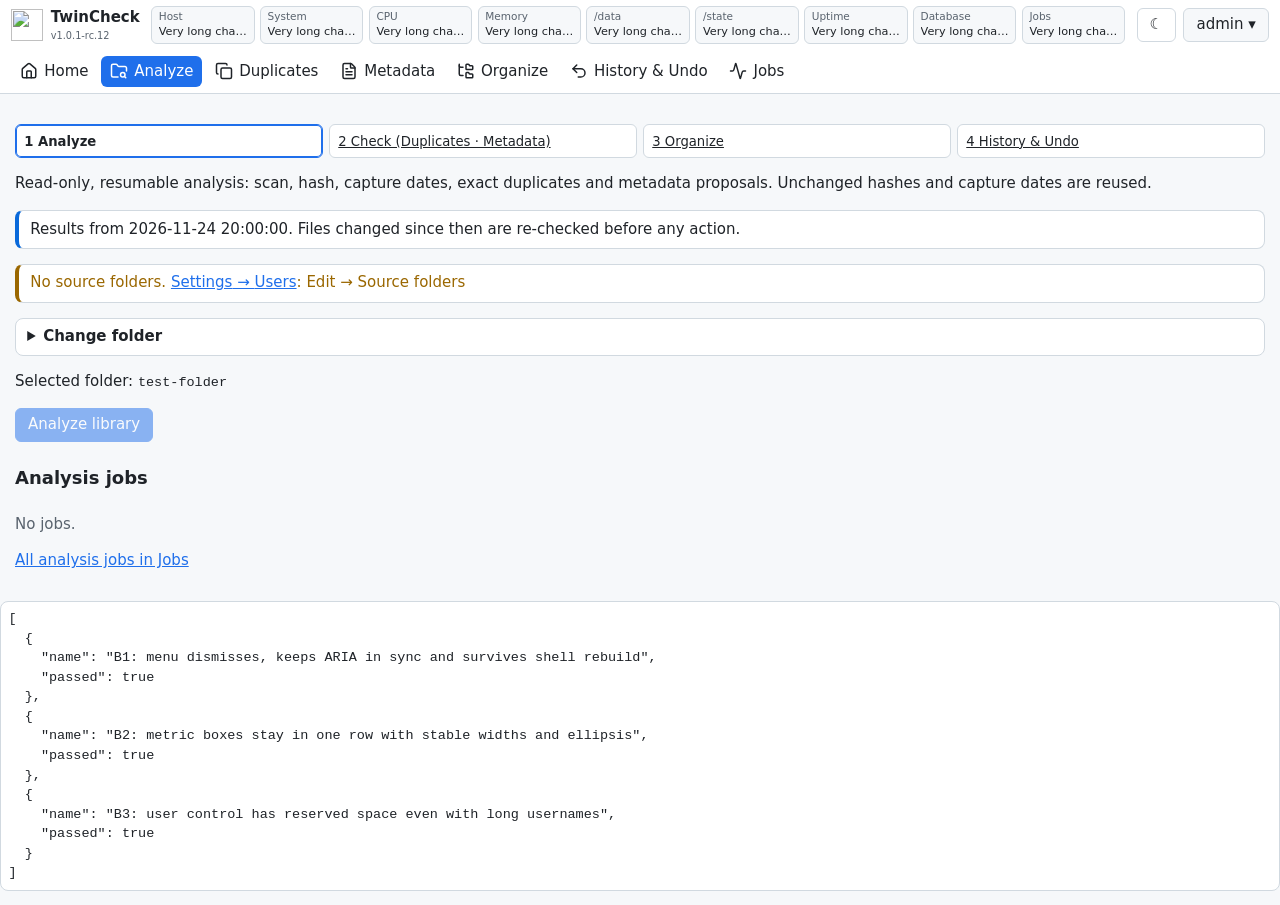
==== commit 9d05d6cd: "feat: implement rc.12 owner fixes and reusable safe previews Preserve live-view DOM and scrolling, m" ====
--- a/app/tests/frontend.html
+++ b/app/tests/frontend.html
@@ -28,6 +28,9 @@
 let duplicateGroups = [];
 let analysisStatus = { exists: true, empty: false, stale: false, analyzed_at: '2026-11-24T20:00:00Z', active_job: null };
 let planKind = 'review_plan';
+let planItemsFixture = [];
+let savedPreviewFixture = null;
+let operationsFixture = [];
 let recheckFixture = false;
 let reviewStateFixture = null;
 let jobFixture = [];
@@ -106,14 +109,18 @@
   }
   let data;
   if (path === '/api/locales') data = [{ code: 'en', name: 'English' }, { code: 'it', name: 'Italiano' }];
-  else if (path === '/api/bootstrap') data = { authenticated, user: authenticated ? user : null, permissions, db: metrics.database };
+  else if (path === '/api/bootstrap') data = { authenticated, user: authenticated ? user : null, permissions, db: metrics.database,
+    version: '1.0.1-rc.12', build_date: '2026-11-28' };
   else if (path === '/api/sysinfo') data = metrics;
   else if (path === '/api/me/theme') {
     user.theme = JSON.parse(opts.body).theme;
     if (interactive) localStorage.setItem('fixture_theme', user.theme);
     data = { ok: true, theme: user.theme };
   }
-  else if (path === '/api/report') data = { files: [], review: [], duplicates: {}, manifest: [] };
+  else if (path === '/api/me/security-banner/dismiss') data = { ok: true };
+  else if (path === '/api/report') data = { files: [], review: [], duplicates: {}, manifest: [], operations: operationsFixture };
+  else if (path === '/api/organize/preview') data = { preview: savedPreviewFixture };
+  else if (/^\/api\/organize\/preview\/\d+\/discard$/.test(path)) { savedPreviewFixture = null; data = { ok: true }; }
   else if (path === '/api/library/status') data = analysisStatus;
   else if (path === '/api/metadata/results') data = {
     analyzed_at: '2026-11-24T20:00:00Z', summary: { analysed: 54, fills: 0, review: 50 }, review_pending: 50,
@@ -131,7 +138,8 @@
     data = { job_id: 1, existing: false };
   }
   else if (path === '/api/plans/1') data = {
-    job: { id: 1, kind: planKind, status: 'completed' }, summary: [], items: [], apply_jobs: [], can_confirm: false,
+    job: { id: 1, kind: planKind, status: 'completed' }, summary: planItemsFixture.length ? [{ kind: 'organize', status: 'planned', n: planItemsFixture.length }] : [],
+    items: planItemsFixture, apply_jobs: [], can_confirm: false,
   };
   else if (reviewStateFixture && /^\/api\/review\/\d+$/.test(path) && opts.method === 'POST') {
     const row = reviewStateFixture.find((r) => r.id === Number(path.split('/').at(-1)));
@@ -176,13 +184,13 @@
   else if (path === '/api/admin/users/test-admin' && opts.method === 'PATCH') data = { ok: true };
   else if (path === '/api/admin/archives') data = { exports: [], imports: [] };
   else if (path === '/api/jobs') data = { items: jobFixture.slice(0, Number(new URL(String(url), location.href).searchParams.get('limit') || 50)), total: jobFixture.length };
-  else if (path === '/api/me/security-activity') {
+  else if (path === '/api/me/security-activity' || path === '/api/admin/audit') {
     const rows = ['LOGIN_OK', 'LOGIN_FAILED'].map((event) => ({
       ts: '2026-11-24T20:00:00Z', user: 'admin', actor: 'admin', ip: '127.0.0.1', event, message: 'Synthetic security activity',
     }));
     const q = new URL(String(url), location.href).searchParams;
     const items = rows.filter((row) => !q.get('event') || row.event === q.get('event'));
-    data = { items, total: items.length, all_total: 2, event_counts: { LOGIN_OK: 1, LOGIN_FAILED: 1 }, users: [] };
+    data = { items, total: items.length, all_total: 2, event_counts: { LOGIN_OK: 1, LOGIN_FAILED: 1 }, users: ['admin', 'synthetic'] };
   }
   else if (path === '/api/logs' || path === '/api/admin/audit' || path === '/api/me/security-activity') data = { items: [{
     ts: '2026-11-24T20:00:00Z', level: 'INFO', event: 'REVIEW_DECIDED',
@@ -228,7 +236,7 @@
   requests.push({ url: String(url), body: opts.body && JSON.parse(opts.body), at: performance.now() });
   return new Response(JSON.stringify(data), { headers: { 'Content-Type': 'application/json' } });
 };
-location.hash = '#/home';
+if (!interactive) location.hash = '#/home';
 if (requiredPassword) user.must_change_password = true;
 window.fixtureRequests = requests;
 window.fixtureUser = user;
@@ -475,8 +483,8 @@
     assert(link, hash + ' has no actionable source-assignment link');
   }
   assert(!document.querySelector('.mainnav a[href="#/admin/users"]'), 'Administration must not be in main navigation');
-  const menuLink = document.querySelector('.menu-panel a[href="#/admin/users"]');
-  assert(menuLink && menuLink.nextElementSibling.getAttribute('href') === '#/me', 'Administration must be above Change password in the user menu');
+  const menuLink = document.querySelector('.menu-panel a[href="#/admin/settings"]');
+  assert(menuLink && menuLink.nextElementSibling.getAttribute('href') === '#/security-activity', 'Settings must precede Security Log in the user menu');
   await go('#/admin/users');
   assert(document.querySelector('.user-btn.active'), 'Administration does not highlight the user menu button');
   assert(document.querySelectorAll('.active').length === 1, 'admin pages highlight more than one element');
@@ -570,7 +578,7 @@
 await test('U10/U11/U38: metadata has one readable summary, explained populations and immediate review', async () => {
   await go('#/metadata');
   assert(document.querySelector('main .summary').textContent.includes(t('meta.compact_summary', {
-    analysed: 54, unreadable: 0, reliable: 4, review_files: 50, pending: 50, decided: 0 })),
+    analysed: 54, unreadable: 0, reliable: 4, review_files: 50, total: 50, pending: 50, decided: 0 })),
     'metadata result is not human-readable');
   assert(document.querySelector('.analysis-population [role="note"]').title.includes('54'), 'population detail is not explained in the tooltip');
   assert(document.querySelector('.start-review').getAttribute('href') === '#/metadata/review/1', 'Start review does not open first pending item');
@@ -616,10 +624,10 @@
   assert(!document.querySelector('main .review-entry') && document.querySelectorAll('main .start-review').length === 1, 'direct review entry is duplicated');
   assert(document.querySelector('.mainnav a.active[href="#/metadata"]'), 'Metadata tab is not highlighted');
   const options = [...document.querySelector('.review-queue select').options].map((el) => el.value);
-  assert(['pending', 'decided', 'needs_recheck', 'all'].every((s) => options.includes(s)), 'review status filter is incomplete');
+  assert(options.join(',') === 'all,pending,decided', 'review status filter must show All / To review / Decided');
   assert(!document.querySelector('.automatic-fills'), 'automatic preview shown despite zero fills');
   assert(document.querySelector('.analysis-population .summary').textContent.includes(t('meta.compact_summary', {
-    analysed: 54, unreadable: 0, reliable: 4, review_files: 50, pending: 50, decided: 0 })),
+    analysed: 54, unreadable: 0, reliable: 4, review_files: 50, total: 50, pending: 50, decided: 0 })),
     'live review summary is inconsistent');
   await go('#/review/1');
   assert(location.hash === '#/metadata/review/1', 'review item legacy route does not redirect');
@@ -643,7 +651,7 @@
   const table = document.querySelector('.review-side .table-wrap');
   assert(controls && table && (controls.compareDocumentPosition(table) & Node.DOCUMENT_POSITION_FOLLOWING), 'controls are not above the field table');
   assert(!document.querySelector('input[type="datetime-local"]'), 'locale-dependent AM/PM input remains');
-  assert(document.querySelector('.organizing-date').placeholder === '2007-08-26 20:36:42' &&
+  assert(document.querySelector('.organizing-date').placeholder === 'e.g. 2007-08-26 20:36:42' &&
     controls.textContent.includes(t('review.date_format')), 'short date example or full format hint missing');
   [...document.querySelectorAll('main button')].find((el) => el.textContent === t('review.use_proposal')).click();
   assert(document.querySelector('input.date-input').value === '2020-01-02 03:04:05', 'Use does not copy 24-hour proposal');
@@ -698,10 +706,11 @@
     await post('/api/library/analyze', { source_id: 'synthetic' });
     await post('/api/library/analyze', { source_id: 'synthetic' });
     await go('#/metadata/review/1');
-    assert(document.querySelector('.review-head').textContent.includes(t('review.status.skipped')), 'skipped item badge reset');
+    assert(document.querySelector('.review-head .muted').textContent.includes(t('review.postponed_on', { date: fmt.date('2026-01-15T20:51:02Z') })) &&
+      !document.querySelector('.review-head').textContent.includes(t('review.status.skipped')), 'postponement note is missing or a skipped badge remains');
     await go('#/metadata/review/2');
     assert(document.querySelector('.review-head').textContent.includes(t('review.status.decided')), 'decided item badge reset');
-    await go('#/metadata/review');
+    await go('#/metadata/review?status=pending');
     assert(document.querySelector('main').textContent.includes('synthetic-1.jpg') &&
       !document.querySelector('main').textContent.includes('synthetic-2.jpg'), 'pending list disagrees with badges');
     const summary = document.querySelector('main .summary').textContent;
@@ -716,7 +725,7 @@
     const skipped = [...document.querySelectorAll('tbody tr')].find((row) => row.textContent.includes('synthetic-1.jpg'));
     assert(skipped.querySelector('.badge') && skipped.querySelector('.review-decision .muted') &&
       !skipped.querySelector('.review-decision').textContent.includes(t('review.decision.date')), 'skipped pending item appears as a decision');
-    assert(skipped.querySelector('.skipped-full').textContent === t('review.postponed_on', { date: fmt.date('2026-01-15T20:51:02Z').slice(0, 16) }),
+    assert(skipped.querySelector('.review-decision .muted').textContent === t('review.postponed_on', { date: fmt.date('2026-01-15T20:51:02Z') }),
       'visible postponement text is missing or not 24-hour');
     assert(document.documentElement.scrollWidth <= innerWidth, 'review status overflows viewport');
   } finally { reviewStateFixture = null; await go('#/home'); }
@@ -888,7 +897,7 @@
     }
   } finally { app.state.user.role = old; await go('#/home'); }
 });
-await test('U28/U32: consistent Report & Undo and singular/plural count wording', async () => {
+await test('U28/U32/U42: consistent History & Undo and singular/plural count wording', async () => {
   const { setLanguage } = await import('../frontend/static/js/i18n.js');
   for (const lang of ['en', 'it']) {
     await setLanguage(lang);
@@ -903,7 +912,7 @@
   const text = t('job.library_result', { found: 1, changed: 0, unchanged: 1, hashed: 0 });
   assert(text.includes('(reused)') && !text.includes('skipped') && !text.includes('1 files'), 'reuse or singular wording is wrong');
   await go('#/report');
-  assert(document.querySelector('main h1').textContent === 'Report & Undo', 'report page title is inconsistent');
+  assert(document.querySelector('main h1').textContent === 'History & Undo', 'history page title is inconsistent');
   await go('#/home');
 });
 await test('U29: rows per page paginate all four tables and persist per table and user', async () => {
@@ -1344,7 +1353,7 @@
     await go('#/admin/users');
     document.querySelector('.user-btn').click();
     const links = [...document.querySelectorAll('.mainnav a, .subnav a, .menu-panel a, .menu-panel button')];
-    assert(document.querySelectorAll('.subnav a').length === 7, 'administration tabs missing');
+    assert(document.querySelectorAll('.subnav a').length === 6, 'Settings subpages missing or obsolete Audit tab remains');
     for (const link of links) {
       const svg = link.querySelector('svg.nav-icon');
       const label = link.querySelector('.nav-label');
@@ -1470,6 +1479,155 @@
     assert(document.querySelector('main tbody tr')?.textContent.includes('LOGIN_FAILED') && document.querySelector('.back-link'), 'security page depends on the database or lacks Back');
   } finally { app.state.boot.db = oldDb; app.state.boot.security_banner = oldBanner; window.dispatchEvent(new CustomEvent('po:password-changed')); await sleep(); await go('#/home'); }
 });
+await test('B35: Organize preview keeps table scroll and select identity across two refresh cycles', async () => {
+  planKind = 'organize_plan';
+  planItemsFixture = Array.from({ length: 100 }, (_, n) => ({
+    id: n + 1, kind: 'organize', src: 'synthetic/file-' + n + '.jpg', dst: 'synthetic/2001/02/03/file-' + n + '.jpg',
+    status: 'planned', companions: [], fills: {}, restore: [],
+  }));
+  try {
+    await go('#/plans/1');
+    const wrap = document.querySelector('main .table-wrap');
+    const filter = document.querySelector('main select');
+    wrap.scrollTop = 200;
+    const scroll = wrap.scrollTop;
+    assert(scroll > 0, 'preview fixture is not scrollable');
+    filter.focus();
+    const before = requests.filter((r) => r.url.startsWith('/api/plans/1')).length;
+    await new Promise((resolve) => setTimeout(resolve, 8300));
+    assert(requests.filter((r) => r.url.startsWith('/api/plans/1')).length >= before + 2, 'two refresh cycles did not occur');
+    assert(document.querySelector('main .table-wrap') === wrap && wrap.scrollTop === scroll, 'preview table was replaced or scrolled');
+    assert(document.querySelector('main select') === filter && document.activeElement === filter, 'select was replaced or lost focus');
+    planItemsFixture[0].note = 'file_changed';
+    await new Promise((resolve) => setTimeout(resolve, 4200));
+    assert(document.querySelector('main .table-wrap') === wrap && wrap.scrollTop === scroll &&
+      wrap.querySelector('tbody tr').textContent.includes(t('plan.note.file_changed')), 'changed preview data did not update in place: ' + JSON.stringify({
+        same: document.querySelector('main .table-wrap') === wrap, before: scroll, after: wrap.scrollTop,
+        text: wrap.querySelector('tbody tr').textContent,
+      }));
+  } finally { planItemsFixture = []; planKind = 'review_plan'; await go('#/home'); }
+});
+await test('B36: History does not gate global counts or undo on the admin private analysis', async () => {
+  const previous = analysisStatus;
+  analysisStatus = { exists: false, empty: true, reason: 'never_analyzed' };
+  try {
+    await go('#/report');
+    assert(!document.querySelector('main .notice.warn'), 'History shows an unrelated analysis-required banner');
+    assert([...document.querySelectorAll('main button')].some((button) => button.textContent === t('report.undo_moves')), 'global undo was hidden');
+  } finally { analysisStatus = previous; await go('#/home'); }
+});
+await test('U41/U42: reusable previews explain staleness and History lists linked operations', async () => {
+  savedPreviewFixture = { id: 73, date: '2026-11-27T20:00:00Z', count: 38, stale: true, reason: 'decisions' };
+  operationsFixture = [{ id: 74, type: 'move', date: '2026-11-27T20:00:00Z', count: 38, user: 'synthetic', undone: 0 }];
+  try {
+    await go('#/organize');
+    const banner = document.querySelector('.organize-preview-banner');
+    assert(banner.textContent.includes(t('org.last_preview', { id: 73, date: fmt.date(savedPreviewFixture.date), count: 38 })), 'saved preview missing');
+    assert(banner.textContent.includes(t('org.stale.decisions')) && banner.querySelector('a[href="#/plans/73"]'), 'preview reason or open link missing');
+    await go('#/report?operation=74');
+    assert(document.querySelector('#operation-74.operation-selected')?.textContent.includes('synthetic'), 'linked operation is not highlighted');
+    const { jobCard } = await import('../frontend/static/js/components.js');
+    const card = jobCard({ id: 74, kind: 'organize_apply', status: 'completed', result: { moved: 38 } });
+    assert(card.querySelector('a[href="#/report?operation=74"]').textContent === t('report.moved_link', { count: 38 }), 'completion link missing');
+  } finally { savedPreviewFixture = null; operationsFixture = []; await go('#/home'); }
+});
+await test('U43/U44: version under logo and role-aware menu naming/order replace old navigation', async () => {
+  assert(document.querySelector('.brand-version').textContent === 'v1.0.1-rc.12' &&
+    document.querySelector('.brand-version').title.includes('2026-11-28'), 'authenticated version or build tooltip missing');
+  assert(![...document.querySelectorAll('.metrics .chip-label')].some((node) => node.textContent === t('header.version')), 'Version box remains');
+  assert(!document.querySelector('.mainnav a[href="#/logs"]'), 'Diagnostics remains in main navigation');
+  const menu = [...document.querySelectorAll('.menu-panel a')].map((node) => node.getAttribute('href'));
+  assert(menu.join(',') === '#/admin/settings,#/security-activity,#/logs,#/me', 'user menu links/order mismatch');
+  await go('#/admin');
+  assert(document.querySelector('main h2').textContent === t('admin.settings'), 'Settings does not default to General');
+  assert(!document.querySelector('.subnav a[href="#/admin/audit"]'), 'separate Audit log subpage remains');
+  await go('#/security-activity');
+  assert(document.querySelector('main h1').textContent === t('security.activity') && document.querySelector('.log-filters select'),
+    'admin Security Log lacks unified name or User filter');
+  await go('#/home');
+});
+await test('U45: Jobs Metadata and Diagnostics filters survive route reconstruction but navigation resets them', async () => {
+  await go('#/jobs');
+  let select = document.querySelector('main select');
+  select.value = 'completed'; select.dispatchEvent(new Event('change')); await sleep();
+  assert(location.hash.includes('status=completed'), 'Jobs filter not in URL');
+  await app.route(); await sleep();
+  assert(document.querySelector('main select').value === 'completed', 'Jobs URL filter not restored');
+  await go('#/jobs');
+  assert(document.querySelector('main select').value === 'open', 'Jobs navigation did not reset filters');
+  await go('#/metadata?status=decided&kind=no_date');
+  assert(document.querySelector('.review-queue select').value === 'decided', 'Metadata URL status not restored');
+  await go('#/logs?job_id=99&level=WARNING&event=FILE_UNREADABLE');
+  assert(document.querySelector('.log-job-filter').value === '99', 'Diagnostics URL job not restored');
+  await go('#/home');
+});
+await test('U46/U39b: flagged counts exclude decisions from To review and examples are clearly hints', async () => {
+  const { reviewCounts } = await import('../frontend/static/js/views/review.js');
+  assert(reviewCounts({ total: 53, pending: 52, decided: 1 }) === '53 flagged · 52 to review · 1 decided', 'review counts are misleading');
+  await go('#/metadata');
+  assert([...document.querySelector('.review-queue select').options].map((option) => option.textContent).join('/') === 'All/To review/Decided', 'review status labels differ');
+  assert(document.querySelector('thead').textContent.includes(t('review.col_decision')), 'Decision column missing in default filter');
+  await go('#/metadata/review/1');
+  for (const input of document.querySelectorAll('.review-side input')) {
+    assert(input.placeholder.startsWith('e.g. ') && getComputedStyle(input, '::placeholder').fontStyle === 'italic' && input.value === '',
+      'example looks like a proposed value');
+  }
+  assert(document.querySelector('.proposal .badge') && [...document.querySelectorAll('.proposal button')].some((button) => button.textContent === t('review.use_proposal')),
+    'real proposal lost its badge/Use action');
+  await go('#/home');
+});
+await test('U47: sign-in banners persist across pages and dismissal lasts until next sign-in', async () => {
+  const previous = app.state.boot.security_banner;
+  try {
+    app.state.boot.security_banner = { last: { ts: '2026-11-24T20:00:00Z', ip: '127.0.0.1' }, failed: 2,
+      since: '2026-11-24T20:00:00Z', until: '2026-11-25T20:00:00Z' };
+    window.dispatchEvent(new CustomEvent('po:password-changed')); await sleep(); await sleep();
+    const banner = document.querySelector('#app > .notice .banner-close').parentElement;
+    for (const hash of ['#/jobs', '#/metadata', '#/home']) {
+      await go(hash);
+      assert(banner.isConnected && banner.querySelector('a').textContent === t('security.review'), 'sign-in banner disappeared or Review label wrong');
+    }
+    banner.querySelector('.banner-close').click(); await sleep();
+    assert(!banner.isConnected && app.state.boot.security_banner.dismissed, 'banner dismissal not retained');
+    window.dispatchEvent(new CustomEvent('po:password-changed')); await sleep(); await sleep();
+    assert(!document.querySelector('.banner-close'), 'dismissed banner returned after shell rebuild');
+  } finally { app.state.boot.security_banner = previous; window.dispatchEvent(new CustomEvent('po:password-changed')); await sleep(); await go('#/home'); }
+});
+await test('UI polish: timezone suggestions start UTC and preview buttons have a real gap', async () => {
+  await go('#/admin/settings');
+  document.querySelector('.combobox .combo-trigger').click();
+  const suggestions = [...document.querySelectorAll('.combo-list [role="option"]')];
+  assert(suggestions[0].textContent.startsWith('UTC') && suggestions[1].textContent.startsWith('Europe/Rome'), 'timezone suggestion order is wrong');
+  document.querySelector('.combo-search input').dispatchEvent(new KeyboardEvent('keydown', { key: 'Escape', bubbles: true }));
+  await go('#/logs');
+  const header = document.querySelector('thead th');
+  assert(getComputedStyle(header).backgroundColor !== 'rgba(0, 0, 0, 0)', 'sticky header is transparent');
+  emptyLogs = true;
+  await go('#/logs?job_id=99');
+  assert(document.querySelector('.empty-state').textContent.includes(t('logs.no_job_events', { id: 99 })), 'specific empty filter is not explained');
+  emptyLogs = false; await go('#/home');
+});
+await test('UI polish: sign-in ignores a second submit while the first is in flight', async () => {
+  const { renderLogin } = await import('../frontend/static/js/views/login.js');
+  const root = document.createElement('div');
+  document.body.appendChild(root);
+  let submitted = 0, release;
+  const original = window.fetch;
+  window.fetch = async (url, opts) => {
+    if (url === '/api/login') { submitted++; await new Promise((resolve) => { release = resolve; }); return new Response('{}'); }
+    return original(url, opts);
+  };
+  try {
+    renderLogin(root, app.state, async () => {});
+    const form = root.querySelector('form');
+    form.querySelector('[type="text"]').value = 'synthetic';
+    form.querySelector('[type="password"]').value = 'synthetic-only';
+    form.dispatchEvent(new Event('submit', { cancelable: true }));
+    form.dispatchEvent(new Event('submit', { cancelable: true }));
+    assert(submitted === 1 && form.querySelector('[type="submit"]').disabled, 'double submit was accepted');
+    release(); await sleep();
+  } finally { window.fetch = original; root.remove(); await go('#/home'); }
+});
 if (app.state.view?.destroy) app.state.view.destroy();
 if (app.state.stopMetrics) app.state.stopMetrics();
 }
--- a/app/frontend/static/css/app.css
+++ b/app/frontend/static/css/app.css
@@ -33,6 +33,9 @@
 .topbar { position: sticky; inset-block-start: 0; z-index: 20; display: grid; grid-template-columns: auto minmax(0, 1fr) auto; align-items: center; gap: 0.5rem 0.75rem;
   padding-block: 0.4rem; padding-inline: 0.75rem; background: var(--topbar); color: var(--topbar-fg); }
 .brand { display: flex; align-items: center; gap: 0.5rem; color: var(--topbar-fg); text-decoration: none; font-weight: 700; flex: 0 0 auto; }
+.brand-text { display: flex; flex-direction: column; }
+.brand-version { color: var(--muted); font-size: 0.65rem; font-weight: 400; }
+.banner-close { float: inline-end; }
 .logo { inline-size: 32px; block-size: 32px; }
 .metrics { display: grid; grid-column: 2; grid-row: 1; grid-auto-flow: column; grid-auto-columns: minmax(0, 1fr); gap: 0.35rem; min-inline-size: 0; align-items: center; }
 .metrics > .chip { display: inline-flex; flex-direction: column; background: var(--chip); border: 1px solid var(--line); border-radius: 6px; padding-block: 0.15rem; padding-inline: 0.45rem;
@@ -107,6 +110,7 @@
 .combo-popup.upward { inset-block-start: auto; inset-block-end: calc(100% + 3px); }
 .combo-search { display: flex; align-items: center; gap: 0.3rem; padding: 0.5rem; }
 .combo-search input { inline-size: 100%; min-inline-size: 0; }
+.combo-search input::-webkit-search-cancel-button { display: none; }
 .combo-list { max-block-size: min(16rem, 40vh); overflow: auto; background: var(--card); }
 .combo-option { display: flex; justify-content: space-between; gap: 0.5rem; padding: 0.25rem 0.5rem; min-block-size: 2rem; cursor: pointer; overflow-wrap: anywhere; }
 .combo-option.active, .combo-option:hover { background: var(--chip); }
@@ -138,7 +142,8 @@
 .table-wrap { overflow: auto; max-block-size: min(65vh, 40rem); max-inline-size: 100%; min-inline-size: 0; border: 1px solid var(--line); border-radius: var(--radius); background: var(--card); }
 table { border-collapse: collapse; inline-size: 100%; }
 th, td { text-align: start; padding-block: 0.4rem; padding-inline: 0.6rem; border-block-end: 1px solid var(--line); vertical-align: top; }
-thead th { position: sticky; inset-block-start: 0; z-index: 2; background: var(--bg); font-size: 0.85em; color: var(--muted); box-shadow: 0 1px var(--line); }
+thead { position: sticky; inset-block-start: 0; z-index: 2; background: var(--card); }
+thead th { position: sticky; inset-block-start: 0; z-index: 2; background: var(--card); font-size: 0.85em; color: var(--muted); box-shadow: 0 1px var(--line); }
 .event-code, .event-code code { white-space: nowrap; overflow-wrap: normal; }
 tr.is-missing th, tr.is-missing td { background: color-mix(in srgb, var(--warn) 12%, transparent); }
 .missing { color: var(--warn); font-weight: 600; }
@@ -168,13 +173,18 @@
 @media (max-width: 1000px) { .review { grid-template-columns: minmax(0, 1fr); } }
 .media { background: #000; border-radius: var(--radius); min-block-size: 12rem; display: grid; place-items: center; position: sticky; inset-block-start: 5rem; }
 .media img, .media video { max-inline-size: 100%; max-block-size: 75vh; display: block; }
+.media .btn, .preview-dialog .btn { margin-block: 0.75rem; }
+input::placeholder { font-style: italic; }
 .media p { color: #ccc; }
 .review-preview { position: sticky; inset-block-start: 5rem; min-inline-size: 0; }
 .review-preview .media { position: static; }
 .preview-dialog { padding: 1rem; max-inline-size: 95vw; max-block-size: 95vh; background: var(--card); color: var(--fg); border: 1px solid var(--line); border-radius: var(--radius); }
 .preview-dialog::backdrop { background: rgba(0,0,0,.8); }
 .preview-dialog img, .preview-dialog video { display: block; max-inline-size: 85vw; max-block-size: 80vh; }
-.date-input, .organizing-date { inline-size: 22ch; min-inline-size: 22ch; }
+.date-input, .organizing-date { inline-size: 28ch; min-inline-size: 28ch; }
+.review-side td input { min-inline-size: 22ch; }
+.review-side td input.date-input { min-inline-size: 28ch; }
+.operation-selected { background: color-mix(in srgb, var(--accent) 12%, var(--card)); }
 .skipped-short { display: none; }
 .review-side { display: grid; grid-template-columns: minmax(0, 1fr); min-inline-size: 0; gap: 0.75rem; }
 .review-controls { position: sticky; inset-block-start: 5rem; z-index: 5; background: var(--bg); padding: 0.5rem; border: 1px solid var(--line); border-radius: var(--radius); }
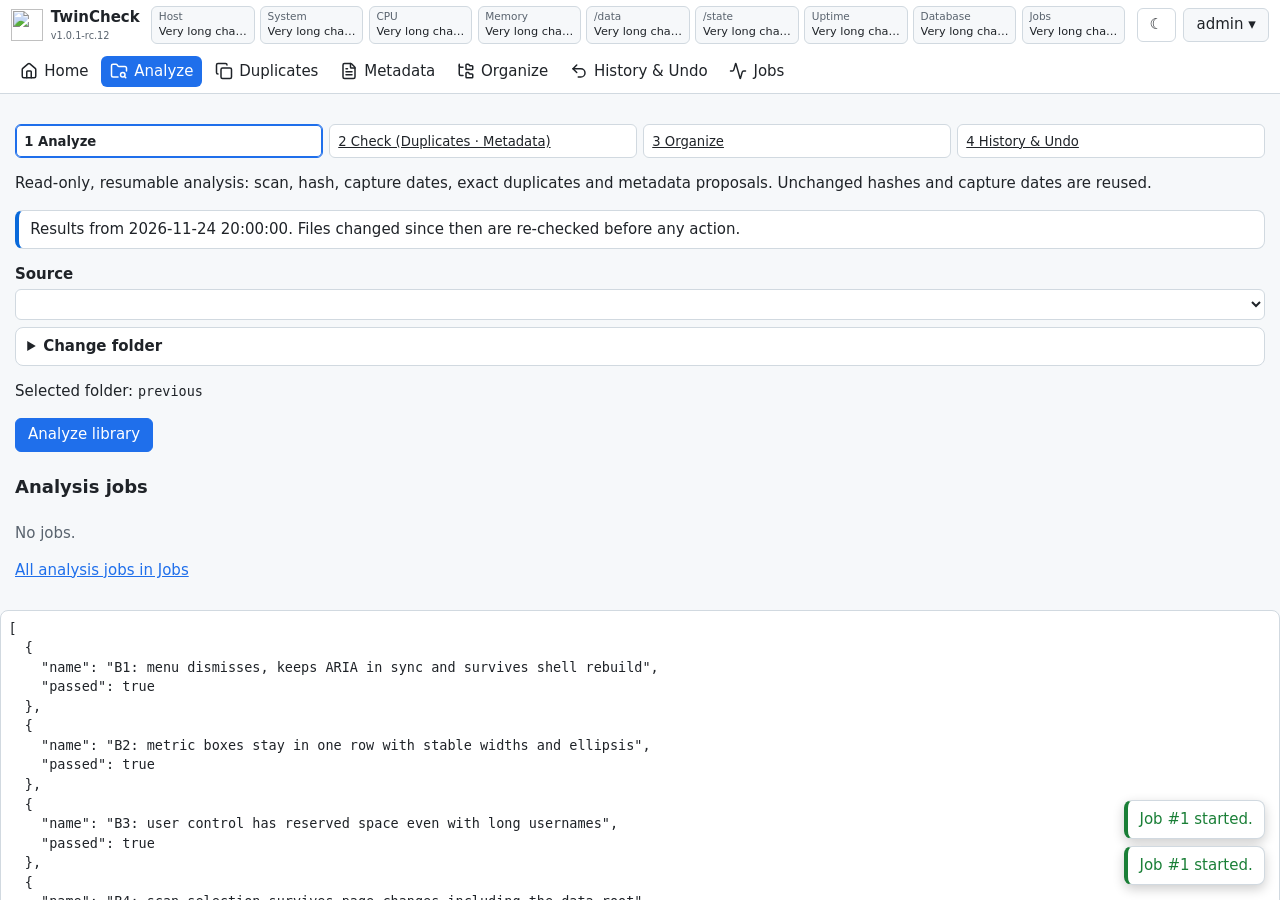
==== commit f756df51: "feat: polish owner-tested UI for rc.13 P1/P2/P3/P4/P5/P6: accessible banners and focus, complete cou" ====
--- a/app/tests/frontend.html
+++ b/app/tests/frontend.html
@@ -31,6 +31,9 @@
 let planItemsFixture = [];
 let savedPreviewFixture = null;
 let operationsFixture = [];
+let dimensionsFixture = false;
+let exclusionsFixture = null;
+let groupsFixture = [];
 let recheckFixture = false;
 let reviewStateFixture = null;
 let jobFixture = [];
@@ -164,7 +167,9 @@
   }
   else if (path === '/api/review/1' && opts.method === 'POST') data = { updated: 1, next_id: null };
   else if (/^\/api\/review\/\d+$/.test(path) && opts.method !== 'POST') data = {
-    file: null, fields: ['datetime_original', 'create_date', 'title'].map((field) => ({ field, candidates: [], writable: true, present: false })),
+    file: dimensionsFixture ? { name: 'synthetic.jpg', media_kind: 'image', path: 'lib/synthetic.jpg' } : null,
+    fields: [...['datetime_original', 'create_date', 'title'].map((field) => ({ field, candidates: [], writable: true, present: false })),
+      ...(dimensionsFixture ? [{ field: 'dimensions', candidates: [{ value: '512 771', tag: 'Composite:ImageSize', source: 'file' }], present: true }] : [])],
     proposals: [{ field: 'datetime_original', value: '2020-01-02T03:04:05', origin: 'mtime_utc',
       source: 'filesystem_mtime', timezone: 'Europe/Rome' }],
     status: 'pending', kind: 'no_date', details: {}, next_id: Number(path.split('/').at(-1)) + 1,
@@ -180,7 +185,7 @@
       total: 50, review_counts: { total: 50, pending: 50, decided: 0 },
       population: { analysed: 54, unreadable: 0, total: 50, pending: 50, decided: 0, current: 54, reliable: 4, review_files: 50, other: 0 } };
   }
-  else if (path === '/api/admin/users' && opts.method !== 'PATCH') data = { users: [user], groups: [] };
+  else if (path === '/api/admin/users' && opts.method !== 'PATCH') data = { users: [user], groups: groupsFixture };
   else if (path === '/api/admin/users/test-admin' && opts.method === 'PATCH') data = { ok: true };
   else if (path === '/api/admin/archives') data = { exports: [], imports: [] };
   else if (path === '/api/jobs') data = { items: jobFixture.slice(0, Number(new URL(String(url), location.href).searchParams.get('limit') || 50)), total: jobFixture.length };
@@ -201,10 +206,25 @@
     current: { type: 'sqlite', path: '/state/synthetic.sqlite3' }, status: { connected: true, schema_version: 6 },
     info: { last_update: '2026-11-24T20:00:00Z', db_id: 'synthetic', files: 2, open_jobs: 0 }, previous: [],
   };
-  else if (path === '/api/admin/settings') data = opts.method === 'PATCH' ? { ok: true } : {
-    settings: { organize: { no_date_folder: 'No_date', duplicates_folder: 'Duplicates' }, scan: { exclude: [] },
+  else if (path === '/api/admin/settings/exclusions/test') {
+    const body = JSON.parse(opts.body);
+    const code = body.exclude.some((pattern) => !pattern.trim()) ? 'exclusion_empty' :
+      new Set(body.exclude).size !== body.exclude.length ? 'exclusion_duplicate' :
+      body.exclude.some((pattern) => ['*', '**', '?*', '*?*'].includes(pattern)) ? 'exclusion_all' :
+      body.exclude.includes('[abc') ? 'exclusion_invalid' : null;
+    if (code) return new Response(JSON.stringify({ error: code }), { status: 400 });
+    data = { matches: body.exclude.filter((pattern) => pattern === body.name || pattern === '.*' && body.name.startsWith('.')) };
+  }
+  else if (path === '/api/admin/settings' && opts.method === 'PATCH') {
+    const body = JSON.parse(opts.body);
+    if (body.scan) exclusionsFixture = body.scan;
+    data = { ok: true };
+  }
+  else if (path === '/api/admin/settings') data = {
+    settings: { organize: { no_date_folder: 'No_date', duplicates_folder: 'Duplicates' }, scan: exclusionsFixture || { exclude: [] },
       metadata: { fields: [] }, previews: { transcode_height: 720, crf: 28 }, default_lang: 'en',
       library_timezone: 'Europe/Rome', show_version_on_login: true },
+    scan_exclude_defaults: ['.*', '@eaDir', '#recycle', '$RECYCLE.BIN', 'lost+found', 'Thumbs.db', 'desktop.ini'],
     locales: [{ code: 'en', name: 'English' }], timezones: [
       { name: 'UTC', offset: '+00:00' }, { name: 'Europe/Rome', offset: '+01:00' },
       { name: 'Asia/Kathmandu', offset: '+05:45' },
@@ -1563,7 +1583,7 @@
 });
 await test('U46/U39b: flagged counts exclude decisions from To review and examples are clearly hints', async () => {
   const { reviewCounts } = await import('../frontend/static/js/views/review.js');
-  assert(reviewCounts({ total: 53, pending: 52, decided: 1 }) === '53 flagged · 52 to review · 1 decided', 'review counts are misleading');
+  assert(reviewCounts({ total: 53, pending: 52, decided: 1 }) === 'Flagged: 53 items · To review: 52 items · Decided: 1 item', 'review counts are misleading');
   await go('#/metadata');
   assert([...document.querySelector('.review-queue select').options].map((option) => option.textContent).join('/') === 'All/To review/Decided', 'review status labels differ');
   assert(document.querySelector('thead').textContent.includes(t('review.col_decision')), 'Decision column missing in default filter');
@@ -1628,6 +1648,246 @@
     release(); await sleep();
   } finally { window.fetch = original; root.remove(); await go('#/home'); }
 });
+await test('P1: banner close is inside the first-line corner and main focus has no ring', async () => {
+  const previous = app.state.boot.security_banner;
+  try {
+    app.state.boot.security_banner = { last: { ts: '2026-11-24T20:00:00Z', ip: '127.0.0.1' }, failed: 1, until: '2026-11-25T20:00:00Z' };
+    window.dispatchEvent(new CustomEvent('po:password-changed')); await sleep(); await sleep();
+    const banner = document.querySelector('.security-banner');
+    const close = banner.querySelector('.banner-close');
+    const b = banner.getBoundingClientRect(), c = close.getBoundingClientRect(), p = banner.querySelector('p').getBoundingClientRect();
+    assert(c.left >= b.left && c.right <= b.right && c.top >= b.top && c.bottom <= b.bottom, 'close button lies outside banner');
+    assert(Math.abs(c.top - p.top) <= 2 && c.right > b.right - 40, 'close button is not in first-line top corner');
+    assert(close.getAttribute('aria-label') === t('security.close_banner'), 'close label does not describe the banner');
+    await go('#/jobs');
+    const main = document.querySelector('main');
+    assert(document.activeElement === main && getComputedStyle(main).outlineStyle === 'none', 'programmatic navigation focus shows a container ring');
+  } finally { app.state.boot.security_banner = previous; window.dispatchEvent(new CustomEvent('po:password-changed')); await sleep(); await go('#/home'); }
+});
+await test('P2: every counted string renders 0, 1 and 2 with complete plural forms in all ten locales', async () => {
+  const { setLanguage } = await import('../frontend/static/js/i18n.js');
+  const codes = ['en', 'it', 'de', 'fr', 'es', 'pt-BR', 'ru', 'ar', 'zh-Hans', 'ja'];
+  const base = await (await fetch('/api/locales/en')).json();
+  try {
+    for (const code of codes) {
+      await setLanguage(code); await sleep();
+      const data = await (await fetch('/api/locales/' + code)).json();
+      const required = new Intl.PluralRules(code).resolvedOptions().pluralCategories.sort().join(',');
+      for (const [key, value] of Object.entries(base.messages)) {
+        if (!JSON.stringify(value).includes('{count}')) continue;
+        assert(typeof data.messages[key] === 'object' && Object.keys(data.messages[key]).sort().join(',') === required,
+          code + ':' + key + ' missing plural form');
+        for (const count of [0, 1, 2]) {
+          const params = { count, size: '1 MB', recoverable: '1 MB', user: 'synthetic', id: '1', date: '2026-11-28',
+            planned: count, done: count, blocked: count };
+          const rendered = t(key, params);
+          assert(rendered && !/\{\w+\}|…/.test(rendered), code + ':' + key + ':' + count + ' did not render');
+        }
+      }
+      const mixed = t('meta.compact_summary', { analysed: 1, unreadable: 2, reliable: 0, total: 2, pending: 1, decided: 0 });
+      assert(!/\{\w+\}|…/.test(mixed), code + ': independent counters failed');
+      if (code === 'en') assert(t('security.failed_since', { count: 1 }).includes('1 failed sign-in attempt since') &&
+        t('security.failed_since', { count: 2 }).includes('2 failed sign-in attempts since'), 'English singular/plural regression');
+      if (code === 'it') assert(t('security.failed_since', { count: 1 }).startsWith('1 tentativo fallito') &&
+        t('security.failed_since', { count: 2 }).startsWith('2 tentativi falliti'), 'Italian singular/plural regression');
+    }
+  } finally { await setLanguage('en'); await sleep(); await go('#/home'); }
+});
+await test('P3/P4: review dimensions and History wording are exact', async () => {
+  dimensionsFixture = true;
+  try {
+    await go('#/metadata/review/1');
+    assert(document.querySelector('.preview-caption').textContent.includes('512 × 771'), 'caption lacks dimension separator');
+    assert([...document.querySelectorAll('tbody code')].some((node) => node.textContent === '512 × 771'), 'field table lacks dimension separator');
+    assert(fmt.dimensions('512x771') === '512 × 771' && fmt.dimensions('512 × 771') === '512 × 771', 'dimension formats are not preserved');
+    assert(t('home.step_report') === 'See what was done, verify, and undo if needed.', 'Home step wording wrong');
+    operationsFixture = [{ id: 33, date: '2026-11-28T12:00:00Z', type: 'dedupe_apply', count: 35, user: 'synthetic', undone: 0 }];
+    await go('#/report');
+    assert(document.querySelector('.intro').textContent === 'Operations performed, their undo, and final verification.', 'History description wrong');
+    assert(document.querySelector('#operation-33 td:last-child').textContent === '0', 'Undone includes redundant text');
+  } finally { dimensionsFixture = false; operationsFixture = []; await go('#/home'); }
+});
+await test('P5: absent and legacy analysis never show fabricated zero or historical queue results', async () => {
+  const previous = analysisStatus;
+  try {
+    for (const reason of ['never_analyzed', 'older_version']) {
+      analysisStatus = { exists: false, empty: true, reason };
+      for (const route of ['#/home', '#/duplicates', '#/metadata', '#/metadata/review', '#/organize']) {
+        await go(route);
+        const main = document.querySelector('main');
+        assert(main.innerText.includes(t('analysis.no_results')), 'no-results explanation missing on ' + route);
+        assert(!main.innerText.includes(t('dup.none')) && !main.innerText.includes(t('dup.summary', { count: 0, size: fmt.bytes(0) })), 'fake zero result on ' + route);
+        assert(!main.querySelector('.cards .card, .review-queue tbody, .start-review:not([hidden]), .automatic-fills'), 'historical analysis-dependent results remain on ' + route);
+      }
+    }
+    await go('#/report');
+    assert(!document.querySelector('main').innerText.includes(t('analysis.no_results')), 'History is incorrectly gated by analysis');
+  } finally { analysisStatus = previous; await go('#/home'); }
+});
+await test('P6/U49: immediate selectors are compact, clearable, URL-persistent and have no Apply', async () => {
+  const previous = app.state.perms;
+  app.state.perms = { ...previous, global_dedupe: true };
+  const cases = [
+    ['#/jobs', '.filters select', 'completed', 'status', 'open'],
+    ['#/duplicates', '.filters select', 'global', 'scope', 'user'],
+    ['#/metadata', '.filters select', 'decided', 'status', 'pending'],
+    ['#/plans/1', '.filters select', 'planned', 'status', ''],
+  ];
+  try {
+    for (const [route, selector, value, key, defaultValue] of cases) {
+      await go(route);
+      const select = document.querySelector(selector);
+      assert(!document.querySelector('.filter-apply'), 'Apply appears without deferred filters on ' + route);
+      select.value = value; select.dispatchEvent(new Event('change')); await sleep();
+      assert(new URLSearchParams(location.hash.split('?')[1]).get(key) === value, 'selector was not applied immediately on ' + route);
+      if (route === '#/metadata') {
+        const kind = document.querySelectorAll('.filters select')[1];
+        kind.value = 'no_date'; kind.dispatchEvent(new Event('change')); await sleep();
+        const params = new URLSearchParams(location.hash.split('?')[1]);
+        assert(params.get('status') === 'decided' && params.get('kind') === 'no_date', 'Metadata kind is not immediate or loses status');
+      }
+      assert(select.getBoundingClientRect().width < document.querySelector('main').getBoundingClientRect().width - 25, 'full-width select on ' + route);
+      await app.route(); await sleep();
+      assert(document.querySelector(selector).value === value, 'URL filter reconstruction failed on ' + route);
+      [...document.querySelectorAll('.filters button')].find((node) => node.textContent === t('logs.clear')).click(); await sleep();
+      assert(document.querySelector(selector).value === defaultValue, 'Clear failed on ' + route);
+    }
+    for (const route of ['#/logs', '#/security-activity', '#/admin/users', '#/admin/groups']) {
+      await go(route);
+      for (const select of document.querySelectorAll('.filters select')) assert(select.getBoundingClientRect().width < innerWidth - 25, 'filter select overflows on ' + route);
+      assert(document.documentElement.scrollWidth <= innerWidth, 'filters overflow viewport on ' + route);
+    }
+  } finally { app.state.perms = previous; await go('#/home'); }
+});
+await test('U49: Diagnostics number filter waits for Enter/Apply and immediate filters keep applied text', async () => {
+  await go('#/logs?job_id=1');
+  const job = document.querySelector('.log-job-filter');
+  const apply = document.querySelector('.filter-apply');
+  const last = () => new URL(requests.filter((row) => row.url.startsWith('/api/logs?')).at(-1).url, location.href).searchParams;
+  const before = requests.filter((row) => row.url.startsWith('/api/logs?')).length;
+  job.value = '99'; job.dispatchEvent(new Event('input')); await sleep();
+  assert(requests.filter((row) => row.url.startsWith('/api/logs?')).length === before && apply.classList.contains('pending'), 'typing applied or Apply not highlighted');
+  const level = document.querySelector('.log-filters select');
+  level.value = 'WARNING'; level.dispatchEvent(new Event('change')); await sleep();
+  assert(last().get('level') === 'WARNING' && last().get('job_id') === '1' && job.value === '99' && apply.classList.contains('pending'), 'dropdown silently applies or overwrites pending number');
+  const owner = document.querySelector('.log-user-filter');
+  owner.value = 'synthetic'; owner.dispatchEvent(new Event('change')); await sleep();
+  assert(last().get('owner') === 'synthetic' && last().get('job_id') === '1', 'User filter is not immediate or applies pending number');
+  const present = document.querySelector('.log-only-present');
+  present.checked = false; present.dispatchEvent(new Event('change')); await sleep();
+  assert(last().get('job_id') === '1' && new URLSearchParams(location.hash.split('?')[1]).get('only_present') === '0', 'checkbox applies pending text');
+  document.querySelector('.log-event-filter').click();
+  [...document.querySelectorAll('.combo-option')].find((node) => node.textContent.includes('FILE_UNREADABLE')).click(); await sleep();
+  assert(last().get('event') === 'FILE_UNREADABLE' && last().get('job_id') === '1', 'searchable selection is not immediate or commits pending number');
+  job.dispatchEvent(new KeyboardEvent('keydown', { key: 'Enter', bubbles: true })); await sleep();
+  assert(last().get('job_id') === '99' && !apply.classList.contains('pending'), 'Enter did not apply number');
+  job.value = '14'; job.dispatchEvent(new Event('input')); apply.click(); await sleep();
+  assert(last().get('job_id') === '14', 'Apply did not apply number');
+  await app.route(); await sleep();
+  assert(document.querySelector('.log-job-filter').value === '14', 'applied number did not survive URL reconstruction');
+  await go('#/home');
+});
+await test('U49: Security searchable select, User and UTC dates apply immediately without Apply', async () => {
+  await go('#/security-activity');
+  assert(!document.querySelector('.filter-apply'), 'Security Log has an unnecessary Apply');
+  document.querySelector('main .combo-trigger').click();
+  [...document.querySelectorAll('.combo-option')].find((node) => node.textContent.includes('LOGIN_FAILED')).click(); await sleep();
+  const owner = document.querySelector('.filters select');
+  owner.value = 'synthetic'; owner.dispatchEvent(new Event('change')); await sleep();
+  const date = document.querySelector('.filters input[type="date"]');
+  date.value = '2026-11-24'; date.dispatchEvent(new Event('change')); await sleep();
+  const until = document.querySelectorAll('.filters input[type="date"]')[1];
+  until.value = '2026-11-28'; until.dispatchEvent(new Event('change')); await sleep();
+  const q = new URL(requests.filter((row) => row.url.startsWith('/api/admin/audit?')).at(-1).url, location.href).searchParams;
+  assert(q.get('event') === 'LOGIN_FAILED' && q.get('user') === 'synthetic' && q.get('since') === '2026-11-24T00:00:00Z' &&
+    q.get('until') === '2026-11-28T23:59:59.999Z', 'Security discrete filters need Apply or lose each other');
+  await app.route(); await sleep();
+  assert(document.querySelector('.filters input[type="date"]').value === '2026-11-24', 'date did not survive URL reconstruction');
+  await go('#/home');
+});
+await test('U49: admin list text waits for Enter/Apply; state dropdowns keep unapplied text', async () => {
+  groupsFixture = [{ id: 'synthetic-group', name: 'Synthetic', active: true }];
+  try {
+    for (const route of ['#/admin/users', '#/admin/groups']) {
+      await go(route);
+      const text = document.querySelector('.filters input[type="search"]');
+      const apply = document.querySelector('.filter-apply');
+      text.value = 'missing-name'; text.dispatchEvent(new Event('input')); await sleep();
+      assert(document.querySelector('main tbody') && apply.classList.contains('pending') && !location.hash.includes('search='), 'typing applies admin search on ' + route);
+      const state = [...document.querySelectorAll('.filters select')].at(-1);
+      state.value = '1'; state.dispatchEvent(new Event('change')); await sleep();
+      assert(document.querySelector('main tbody') && !location.hash.includes('search=') && text.value === 'missing-name', 'state commits pending admin search on ' + route);
+      text.dispatchEvent(new KeyboardEvent('keydown', { key: 'Enter', bubbles: true })); await sleep();
+      assert(!document.querySelector('main tbody') && location.hash.includes('search=missing-name') && !apply.classList.contains('pending'), 'Enter fails admin search on ' + route);
+      text.value = ''; text.dispatchEvent(new Event('input')); apply.click(); await sleep();
+      assert(document.querySelector('main tbody'), 'Apply fails admin search on ' + route);
+      await app.route(); await sleep();
+      assert([...document.querySelectorAll('.filters select')].at(-1).value === '1', 'admin URL state reconstruction fails on ' + route);
+      [...document.querySelectorAll('.filters button')].find((node) => node.textContent === t('logs.clear')).click(); await sleep();
+      assert(!location.hash.includes('?'), 'admin Clear leaves filters on ' + route);
+    }
+  } finally { groupsFixture = []; await go('#/home'); }
+});
+await test('U48: managed defaults, name testing, validation and staged save confirmations', async () => {
+  exclusionsFixture = { exclude: ['.*', '@eaDir', '#recycle', '$RECYCLE.BIN', 'lost+found', 'Thumbs.db', 'desktop.ini'] };
+  const control = (key) => document.getElementById([...document.querySelectorAll('.modal label')].find((node) => node.textContent === t(key)).htmlFor);
+  const clickModal = async (key) => { [...document.querySelectorAll('.modal button')].find((node) => node.textContent === t(key)).click(); await sleep(); };
+  try {
+    await go('#/admin/settings');
+    assert(!document.querySelector('textarea') && document.querySelectorAll('.exclusions-list tbody tr').length === 7, 'exclusions remain free text or missing defaults');
+    assert(document.querySelectorAll('.exclusions-list .badge').length === 7 && document.querySelector('.exclusions-list').textContent.includes(t('exclusions.default.hidden')), 'default tags/descriptions missing');
+    [...document.querySelectorAll('.exclusions-list button')].find((node) => node.textContent === t('exclusions.add')).click(); await sleep();
+    control('exclusions.pattern').value = '*'; await clickModal('common.save');
+    assert(document.querySelector('.modal-overlay'), 'exclude-all pattern accepted');
+    control('exclusions.pattern').value = 'Backup';
+    control('exclusions.description').value = 'Synthetic backup';
+    control('exclusions.test_name').value = 'Backup'; control('exclusions.test_name').dispatchEvent(new Event('input')); await sleep();
+    assert(document.querySelector('.exclusion-dialog [role="status"]').textContent === t('exclusions.matches', { patterns: 'Backup' }), 'name test does not report matching pattern');
+    await clickModal('common.save');
+    const row = [...document.querySelectorAll('.exclusions-list tbody tr')].find((node) => node.textContent.includes('#recycle'));
+    row.querySelectorAll('button')[1].click(); await sleep();
+    await clickModal('common.cancel');
+    assert(row.isConnected, 'cancelled removal changes list');
+    row.querySelectorAll('button')[1].click(); await sleep(); await clickModal('common.confirm');
+    const save = document.querySelector('main .form > .actions button');
+    save.click(); await sleep();
+    assert(document.querySelector('.modal-body').textContent.includes(t('exclusions.added', { patterns: 'Backup' })) &&
+      document.querySelector('.modal-body').textContent.includes(t('exclusions.removed', { patterns: '#recycle' })) &&
+      document.querySelector('.modal-body').textContent.includes(t('exclusions.next_analysis')), 'save lacks explicit change summary/safety note');
+    const before = requests.filter((row) => row.url === '/api/admin/settings' && row.body).length;
+    await clickModal('common.cancel');
+    assert(requests.filter((row) => row.url === '/api/admin/settings' && row.body).length === before, 'cancelled save writes setting');
+    save.click(); await sleep(); await clickModal('common.confirm');
+    const saved = requests.filter((row) => row.url === '/api/admin/settings' && row.body).at(-1).body.scan;
+    assert(saved.confirm && saved.exclude.includes('Backup') && !saved.exclude.includes('#recycle') &&
+      saved.exclude_descriptions.Backup === 'Synthetic backup', 'confirmed save loses pattern semantics/description');
+    [...document.querySelectorAll('.exclusions-list button')].find((node) => node.textContent === t('exclusions.restore')).click(); await sleep();
+    await clickModal('common.cancel');
+    assert(document.querySelector('.exclusions-list').textContent.includes('Backup'), 'cancelled defaults changes list');
+  } finally { exclusionsFixture = null; document.querySelectorAll('.modal-overlay').forEach((node) => node.remove()); await go('#/home'); }
+});
+await test('U48: Edit rejects duplicate/empty/invalid patterns and Restore defaults is confirmed', async () => {
+  exclusionsFixture = { exclude: ['.*', '@eaDir', '#recycle', '$RECYCLE.BIN', 'lost+found', 'Thumbs.db', 'desktop.ini'] };
+  const click = async (key) => { [...document.querySelectorAll('.modal button')].find((node) => node.textContent === t(key)).click(); await sleep(); };
+  try {
+    await go('#/admin/settings');
+    const row = [...document.querySelectorAll('.exclusions-list tbody tr')].find((node) => node.textContent.includes('#recycle'));
+    row.querySelector('button').click(); await sleep();
+    const pattern = document.getElementById([...document.querySelectorAll('.modal label')].find((node) => node.textContent === t('exclusions.pattern')).htmlFor);
+    for (const invalid of ['', '@eaDir', '[abc']) {
+      pattern.value = invalid; await click('common.save');
+      assert(document.querySelector('.modal-overlay'), 'Edit accepted invalid pattern ' + invalid);
+    }
+    pattern.value = 'Backup'; await click('common.save');
+    assert(document.querySelector('.exclusions-list').textContent.includes('Backup') &&
+      !document.querySelector('.exclusions-list').textContent.includes('#recycle'), 'Edit does not update the staged list');
+    [...document.querySelectorAll('.exclusions-list button')].find((node) => node.textContent === t('exclusions.restore')).click(); await sleep();
+    assert(document.querySelector('.modal-body').textContent.includes(t('exclusions.restore_confirm')), 'Restore does not confirm');
+    await click('common.confirm');
+    assert(document.querySelectorAll('.exclusions-list .badge').length === 7 &&
+      !document.querySelector('.exclusions-list').textContent.includes('Backup'), 'Restore does not restore all built-ins');
+  } finally { exclusionsFixture = null; document.querySelectorAll('.modal-overlay').forEach((node) => node.remove()); await go('#/home'); }
+});
 if (app.state.view?.destroy) app.state.view.destroy();
 if (app.state.stopMetrics) app.state.stopMetrics();
 }
--- a/app/frontend/static/css/app.css
+++ b/app/frontend/static/css/app.css
@@ -35,7 +35,10 @@
 .brand { display: flex; align-items: center; gap: 0.5rem; color: var(--topbar-fg); text-decoration: none; font-weight: 700; flex: 0 0 auto; }
 .brand-text { display: flex; flex-direction: column; }
 .brand-version { color: var(--muted); font-size: 0.65rem; font-weight: 400; }
-.banner-close { float: inline-end; }
+.security-banner { position: relative; padding-inline-end: 3rem; }
+.security-banner p { margin-block: 0 0.4rem; }
+.security-banner p:last-of-type { margin-block-end: 0; }
+.banner-close { position: absolute; inset-block-start: 0.5rem; inset-inline-end: 0.75rem; min-inline-size: 1.5rem; min-block-size: 1.5rem; }
 .logo { inline-size: 32px; block-size: 32px; }
 .metrics { display: grid; grid-column: 2; grid-row: 1; grid-auto-flow: column; grid-auto-columns: minmax(0, 1fr); gap: 0.35rem; min-inline-size: 0; align-items: center; }
 .metrics > .chip { display: inline-flex; flex-direction: column; background: var(--chip); border: 1px solid var(--line); border-radius: 6px; padding-block: 0.15rem; padding-inline: 0.45rem;
@@ -81,6 +84,9 @@
 .subnav a[aria-current="page"] { text-decoration: underline; text-underline-offset: 0.2em; }
 .subnav { border: 1px solid var(--line); border-radius: var(--radius); margin-block-end: 0.75rem; }
 .content { padding: 1rem; max-inline-size: 1400px; margin-inline: auto; }
+main.content:focus:not(:focus-visible), main.content[tabindex="-1"]:focus-visible { outline: none; }
+a:focus-visible, button:focus-visible, input:focus-visible, select:focus-visible, textarea:focus-visible,
+summary:focus-visible, [tabindex="0"]:focus-visible { outline: 2px solid var(--accent); outline-offset: 2px; }
 
 /* --- controls --- */
 .btn { display: inline-flex; align-items: center; gap: 0.3rem; border: 1px solid var(--line); background: var(--card); color: var(--fg); border-radius: 6px;
@@ -103,6 +109,11 @@
 .filters { display: flex; flex-wrap: wrap; gap: 0.75rem; }
 .filters, .actions, .form.inline { align-items: end; }
 .filters > .field { min-inline-size: 0; max-inline-size: 100%; }
+.filters select { inline-size: fit-content; max-inline-size: 100%; }
+.filter-apply.pending { border-color: var(--accent); box-shadow: inset 0 0 0 1px var(--accent); }
+.exclusions-list { max-inline-size: 100%; }
+.exclusions-list .actions { margin: 0; }
+.exclusion-dialog { max-inline-size: 30rem; }
 .combobox { position: relative; min-inline-size: 0; inline-size: min(100%, 32rem); }
 .combo-trigger { display: flex; justify-content: space-between; gap: 0.5rem; inline-size: 100%; text-align: start; font: inherit; color: var(--fg); background: var(--card); border: 1px solid var(--line); border-radius: 6px; padding: 0.3rem 0.5rem; cursor: pointer; }
 .combo-value { overflow: hidden; text-overflow: ellipsis; white-space: nowrap; }
